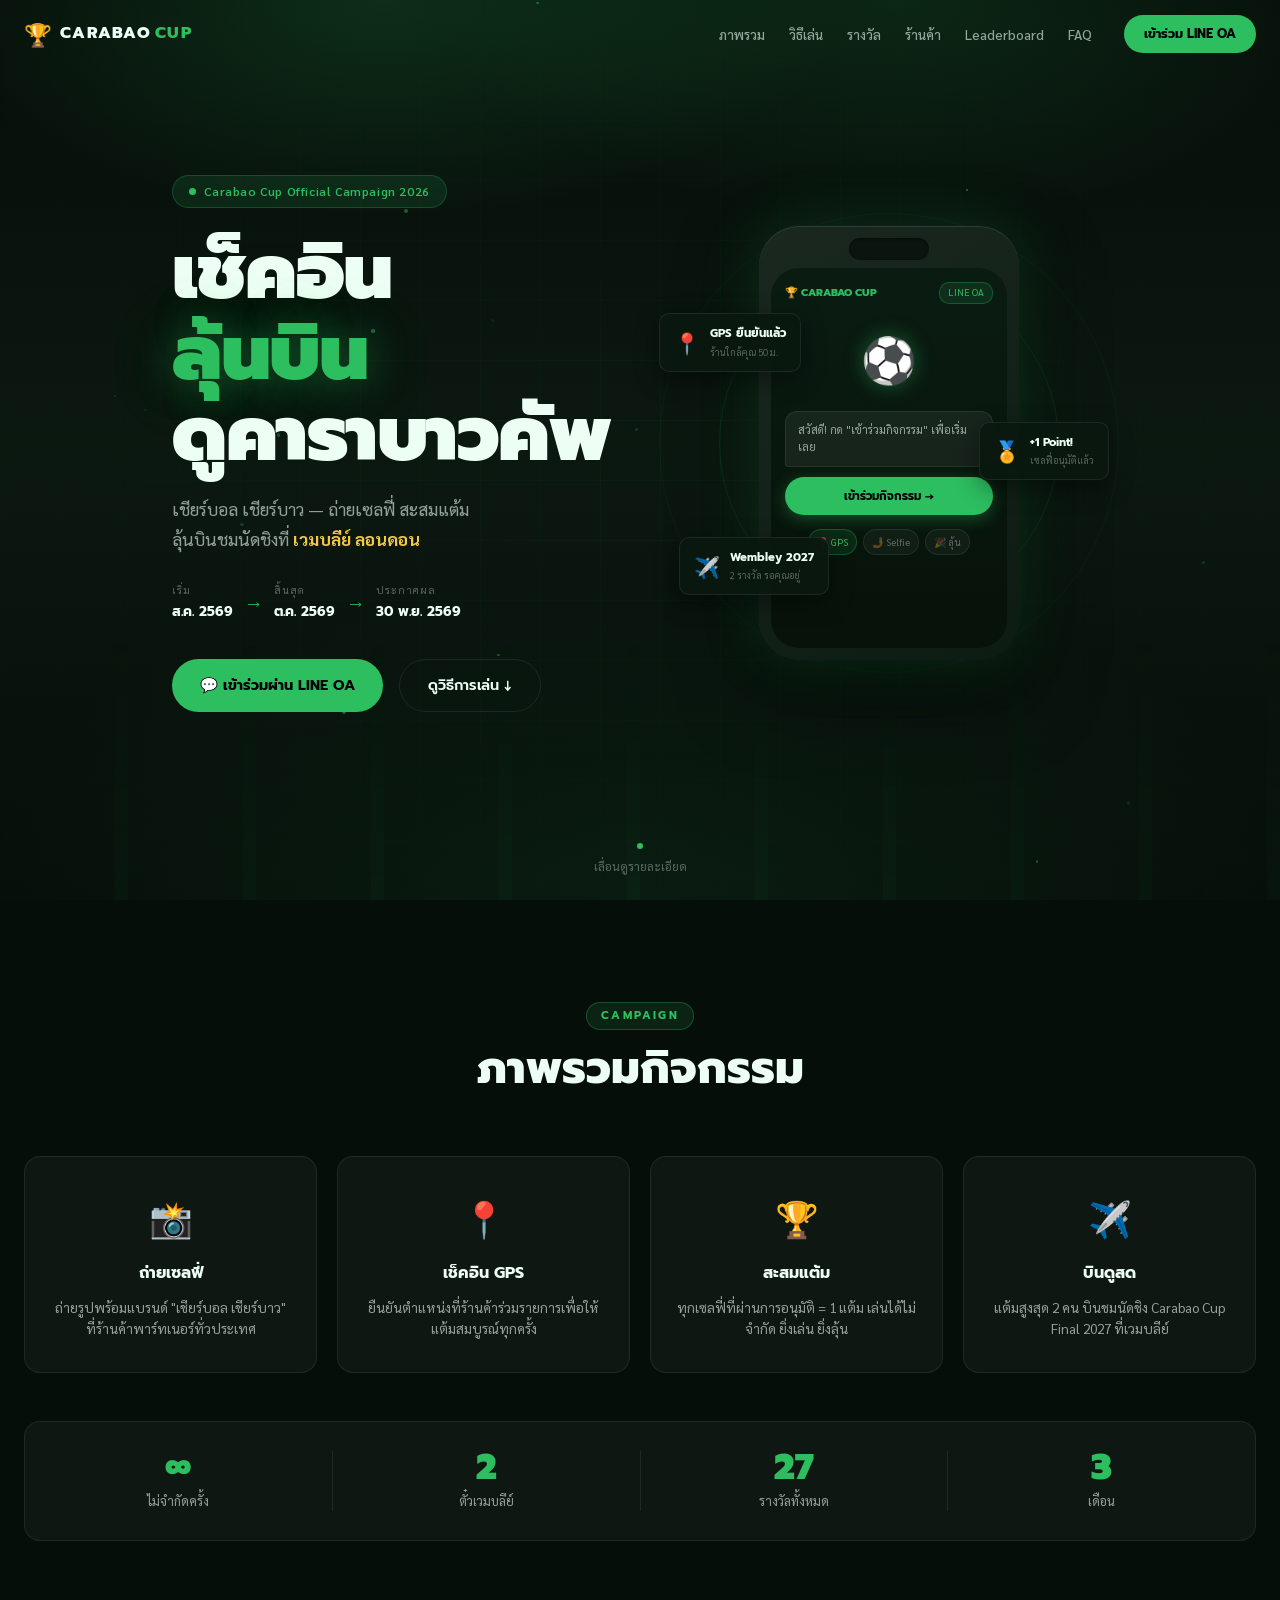
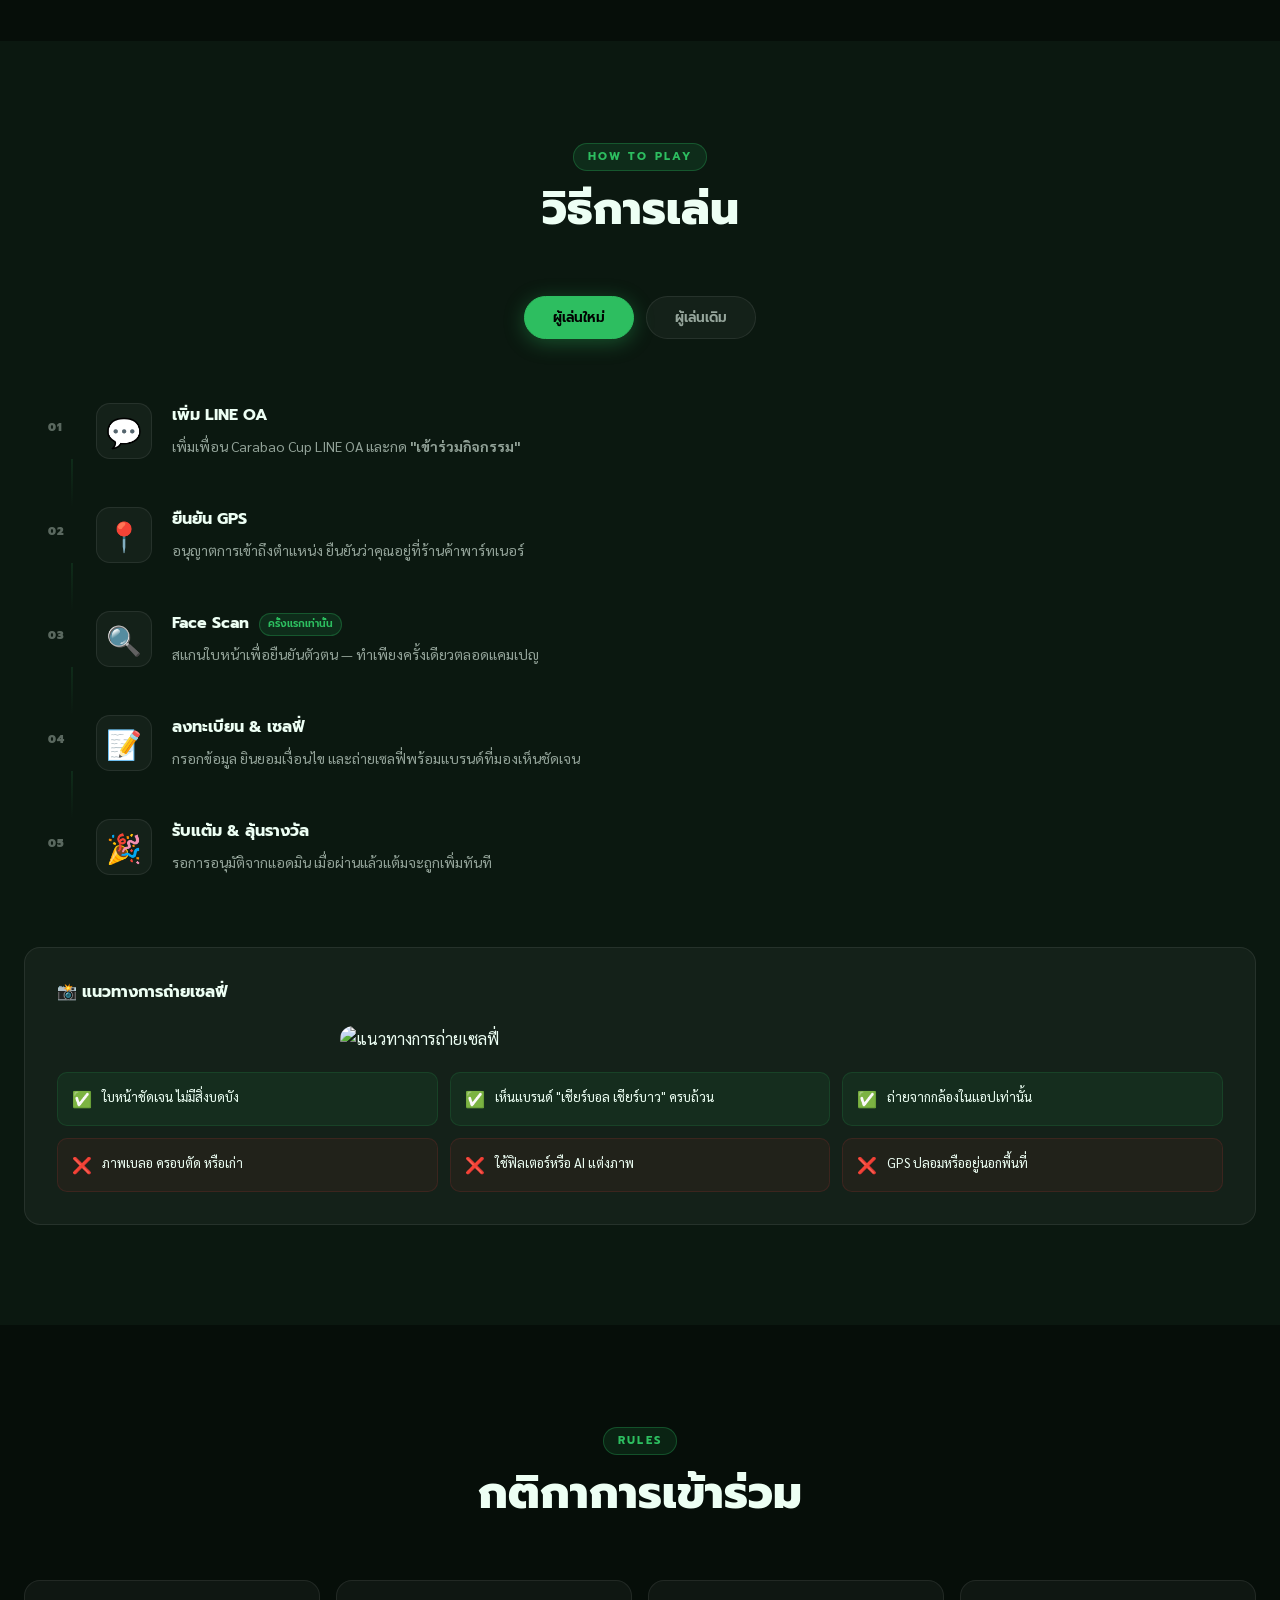
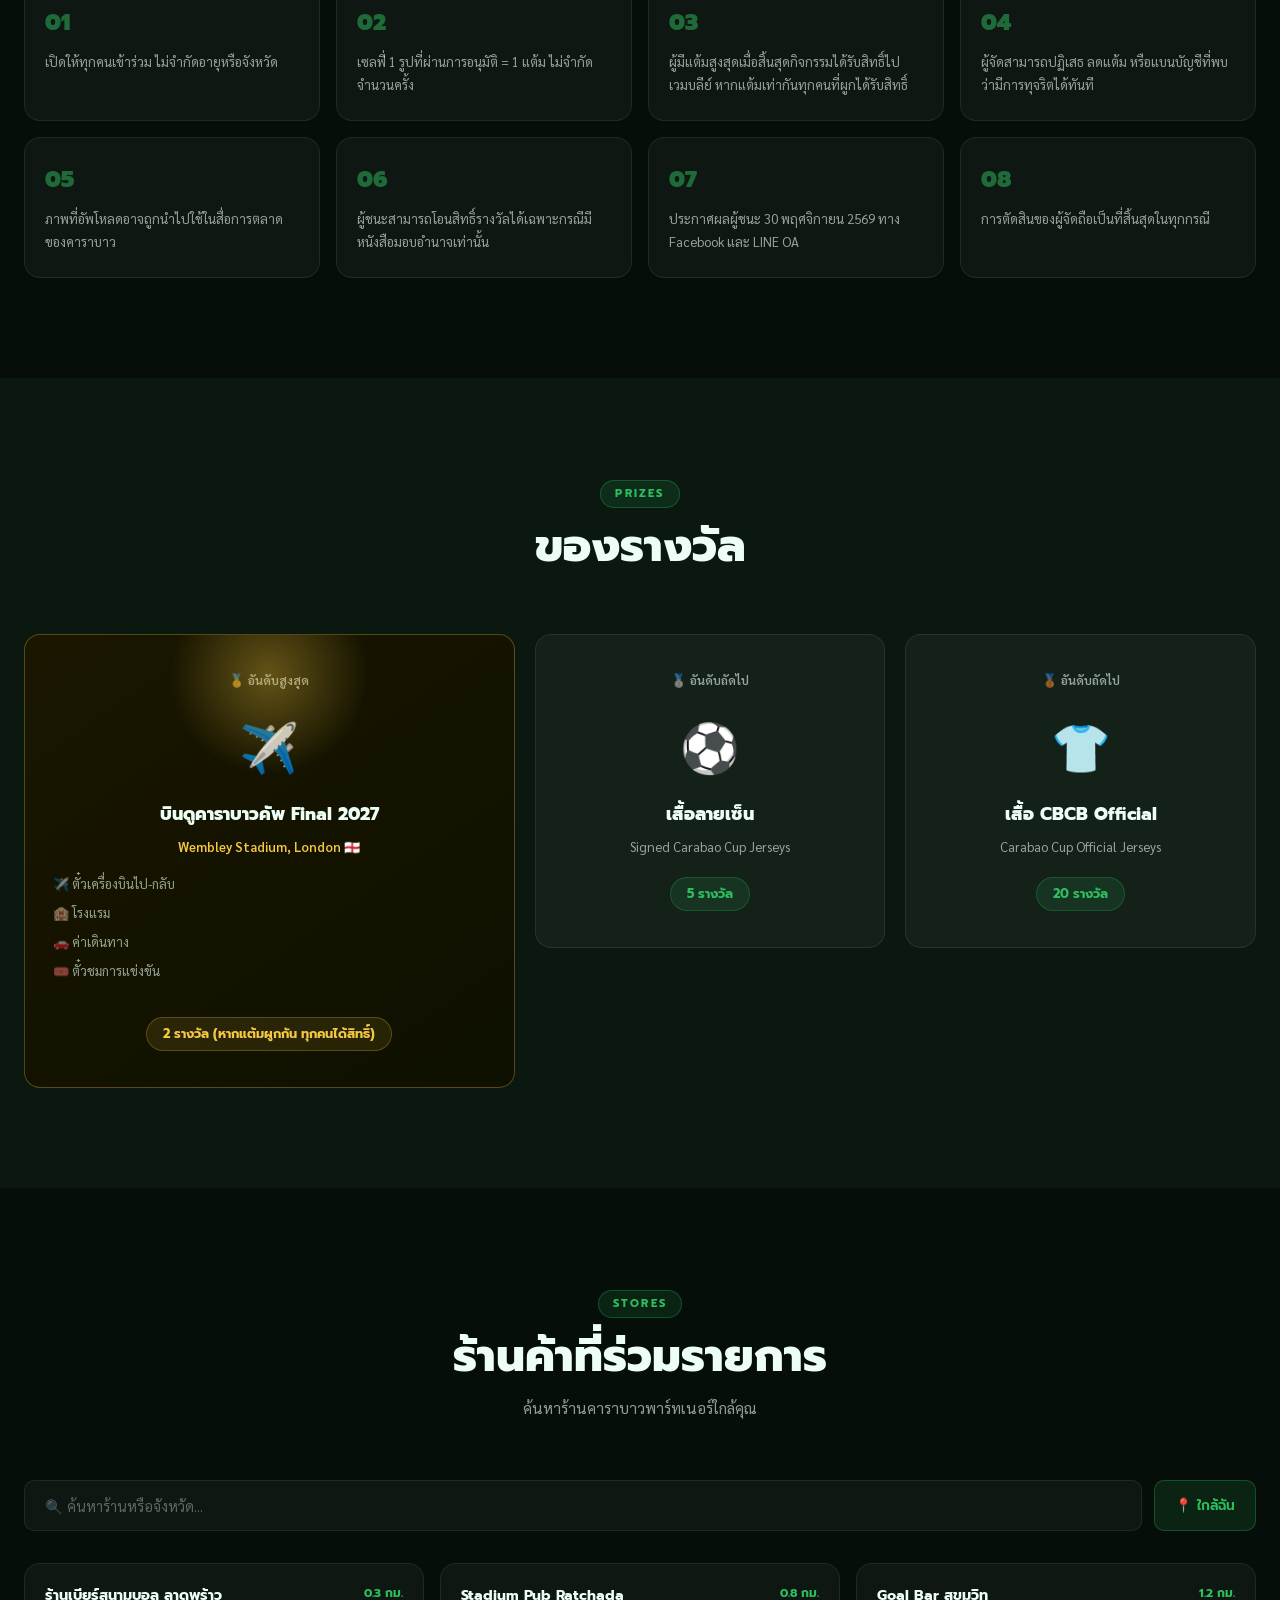
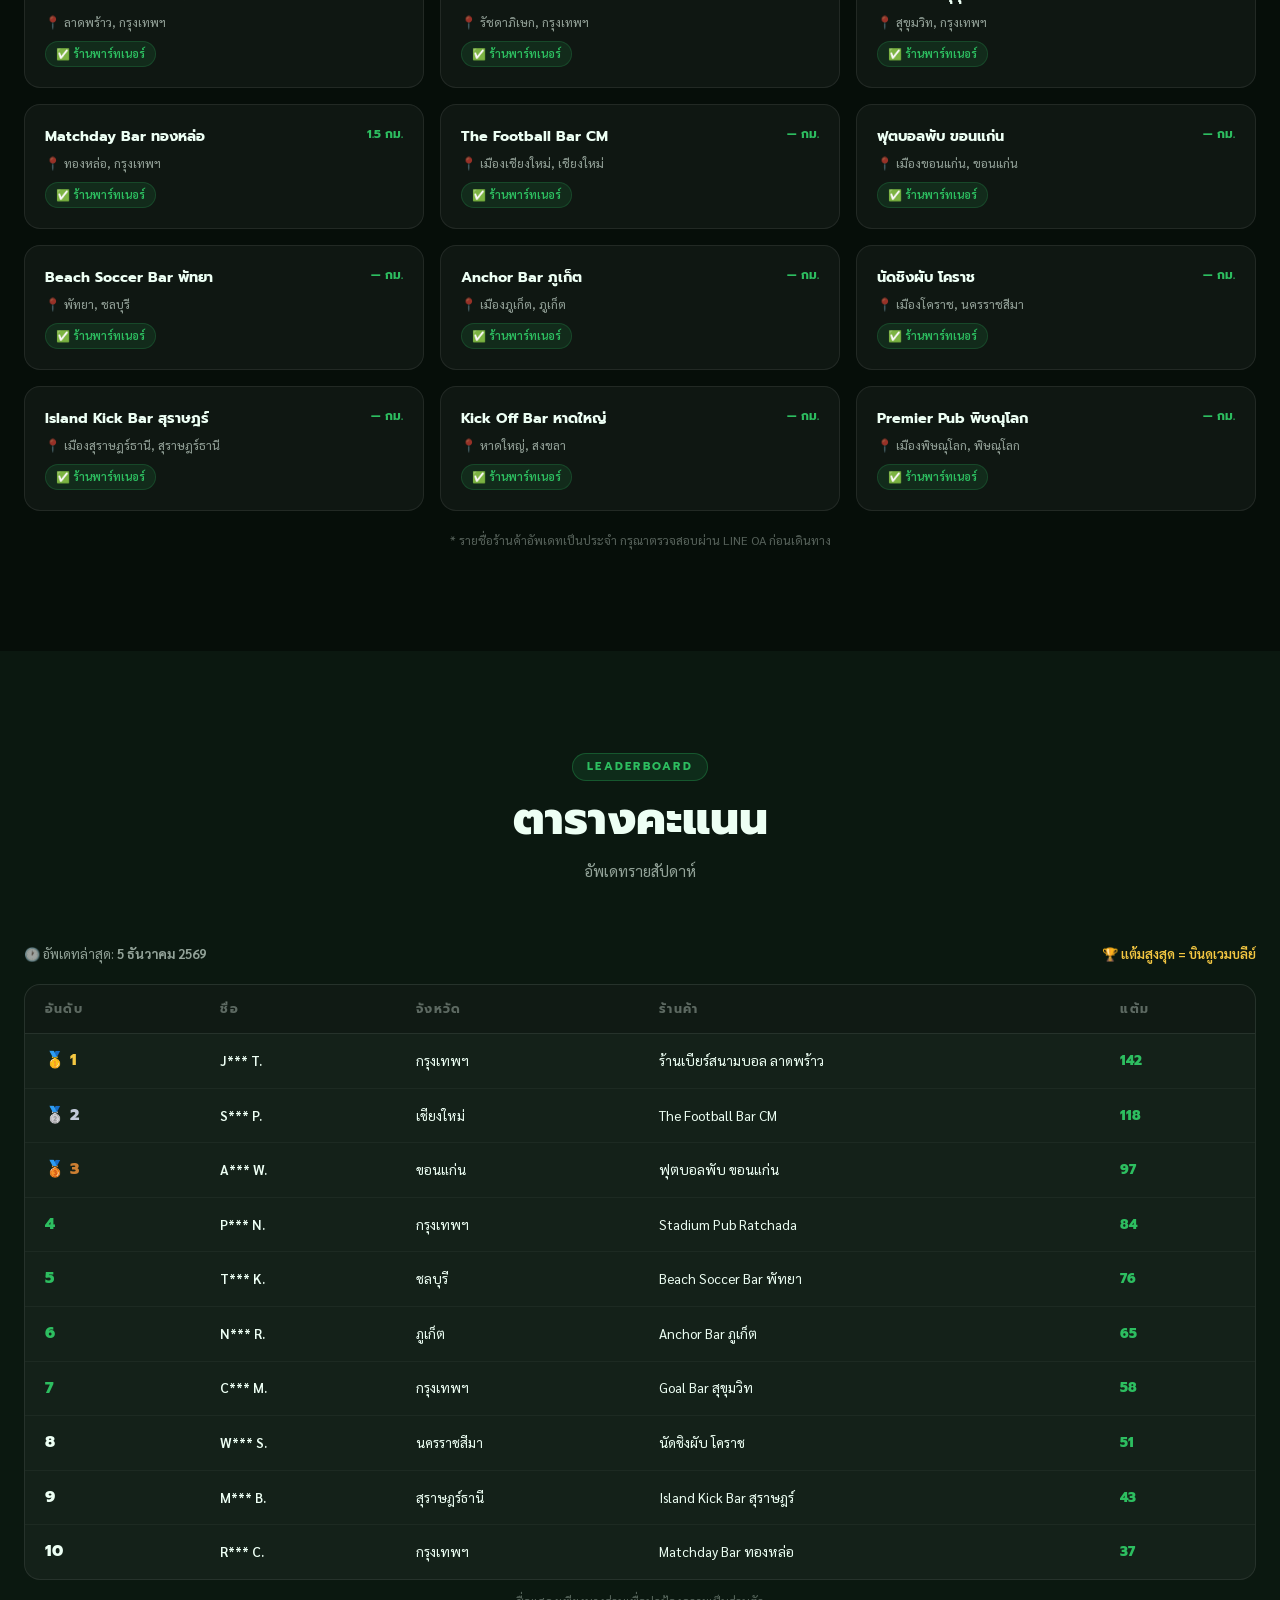
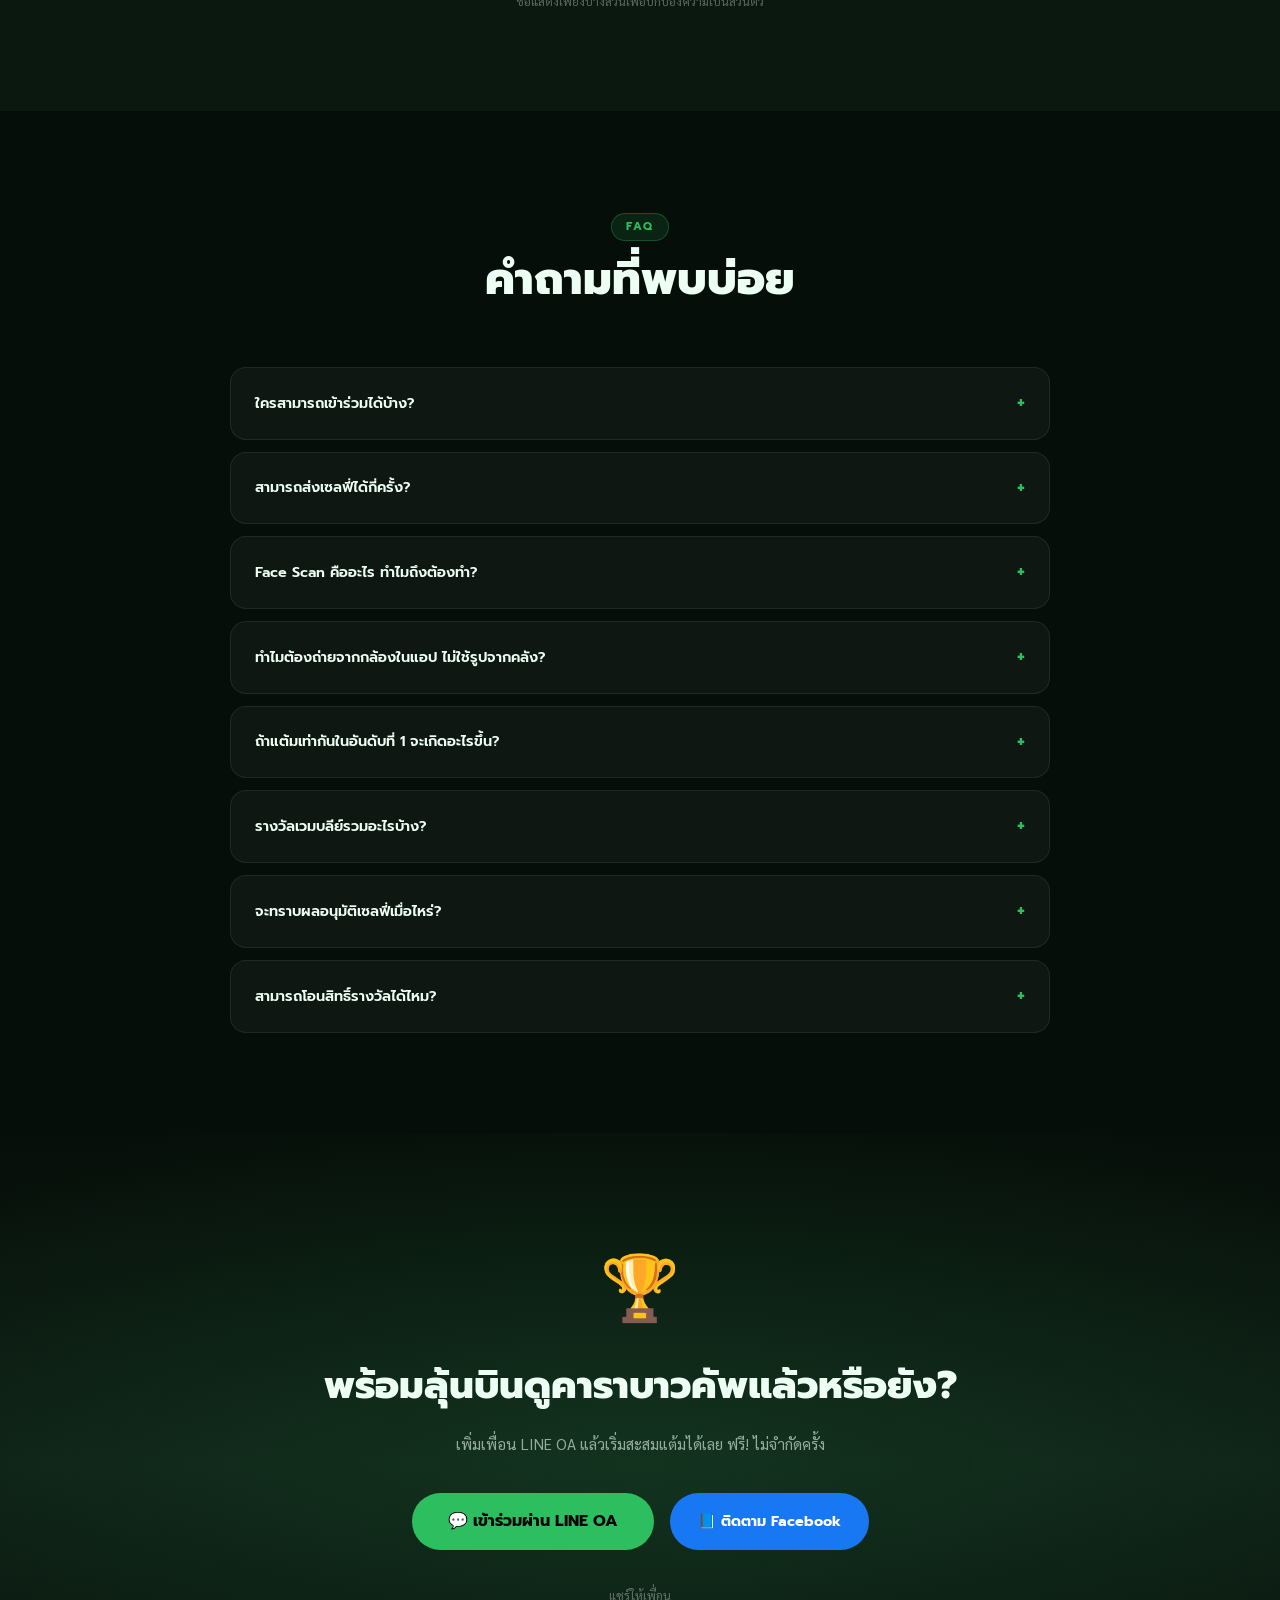
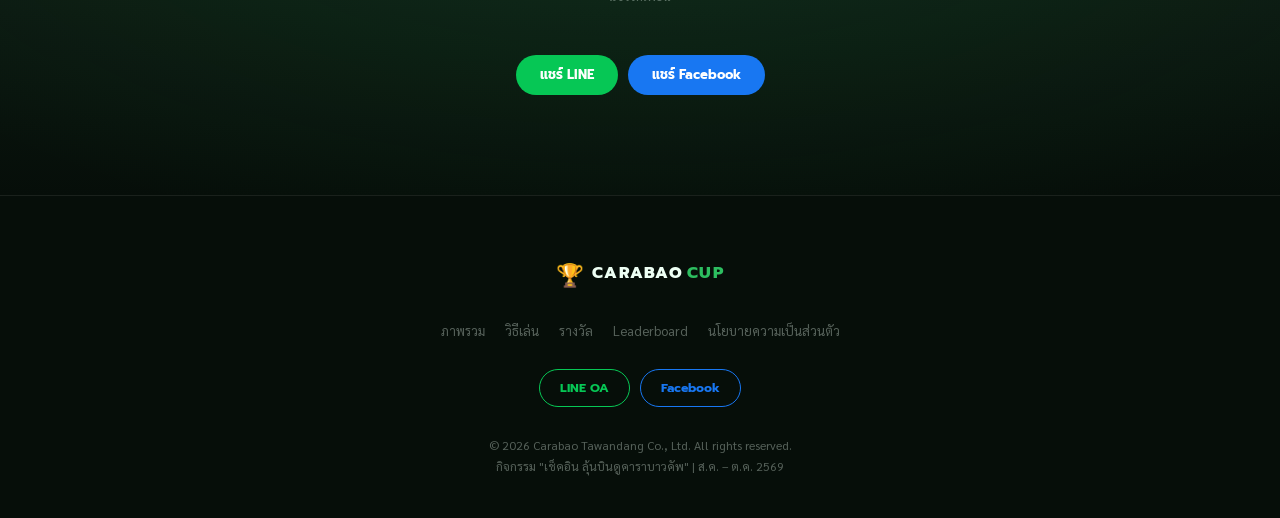
==== index.html @ bdb0a137 "Add photo guideline" ====
<!DOCTYPE html>
<html lang="th">
<head>
<meta charset="UTF-8">
<meta name="viewport" content="width=device-width, initial-scale=1.0">
<title>เช็คอิน ลุ้นบินดูคาราบาวคัพ | Carabao Cup 2026</title>
<link rel="stylesheet" href="style.css">
<link href="https://fonts.googleapis.com/css2?family=Prompt:ital,wght@0,300;0,400;0,500;0,600;0,700;0,800;0,900;1,700&family=Sarabun:wght@300;400;500;600;700&display=swap" rel="stylesheet">
</head>
<body>

<nav class="nav" id="navbar">
  <div class="nav-inner">
    <div class="nav-logo">
      <span class="logo-icon">🏆</span>
      <span class="logo-text">CARABAO<span class="logo-cup">CUP</span></span>
    </div>
    <ul class="nav-links">
      <li><a href="#overview">ภาพรวม</a></li>
      <li><a href="#how-to-play">วิธีเล่น</a></li>
      <li><a href="#prizes">รางวัล</a></li>
      <li><a href="#stores">ร้านค้า</a></li>
      <li><a href="#leaderboard">Leaderboard</a></li>
      <li><a href="#faq">FAQ</a></li>
    </ul>
    <a href="https://line.me/ti/p/@carabaobao" target="_blank" class="nav-cta">เข้าร่วม LINE OA</a>
    <button class="hamburger" id="hamburger"><span></span><span></span><span></span></button>
  </div>
  <div class="mobile-menu" id="mobileMenu">
    <a href="#overview">ภาพรวม</a>
    <a href="#how-to-play">วิธีเล่น</a>
    <a href="#prizes">รางวัล</a>
    <a href="#stores">ร้านค้า</a>
    <a href="#leaderboard">Leaderboard</a>
    <a href="#faq">FAQ</a>
    <a href="https://line.me/ti/p/@carabaobao" target="_blank" class="mobile-cta">เข้าร่วม LINE OA</a>
  </div>
</nav>

<section class="hero" id="hero">
  <div class="hero-bg">
    <div class="stadium-lights"></div>
    <div class="led-grid"></div>
    <div class="pitch-lines"></div>
    <div class="hero-particles" id="heroParticles"></div>
  </div>
  <div class="hero-inner">
    <div class="hero-content">
      <div class="hero-badge"><span class="badge-dot"></span>Carabao Cup Official Campaign 2026</div>
      <h1 class="hero-title">เช็คอิน<br><span class="title-accent">ลุ้นบิน</span><br>ดูคาราบาวคัพ</h1>
      <p class="hero-sub">เชียร์บอล เชียร์บาว — ถ่ายเซลฟี่ สะสมแต้ม<br>ลุ้นบินชมนัดชิงที่ <strong>เวมบลีย์ ลอนดอน</strong></p>
      <div class="hero-period">
        <div class="period-item"><span class="period-label">เริ่ม</span><span class="period-val">ส.ค. 2569</span></div>
        <div class="period-sep">→</div>
        <div class="period-item"><span class="period-label">สิ้นสุด</span><span class="period-val">ต.ค. 2569</span></div>
        <div class="period-sep">→</div>
        <div class="period-item"><span class="period-label">ประกาศผล</span><span class="period-val">30 พ.ย. 2569</span></div>
      </div>
      <div class="hero-ctas">
        <a href="https://line.me/ti/p/@carabaobao" target="_blank" class="btn-primary">💬 เข้าร่วมผ่าน LINE OA</a>
        <a href="#how-to-play" class="btn-secondary">ดูวิธีการเล่น ↓</a>
      </div>
    </div>
    <div class="hero-visual">
      <div class="phone-wrap">
        <div class="glow-ring r1"></div>
        <div class="glow-ring r2"></div>
        <div class="phone-frame">
          <div class="phone-notch"></div>
          <div class="phone-screen">
            <div class="ps-header">
              <span class="ps-logo">🏆 CARABAO CUP</span>
              <span class="ps-tag">LINE OA</span>
            </div>
            <div class="ps-hero">⚽</div>
            <div class="ps-bubble">สวัสดี! กด "เข้าร่วมกิจกรรม" เพื่อเริ่มเลย</div>
            <div class="ps-btn">เข้าร่วมกิจกรรม →</div>
            <div class="ps-steps">
              <div class="ps-step active">📍 GPS</div>
              <div class="ps-step">🤳 Selfie</div>
              <div class="ps-step">🎉 ลุ้น</div>
            </div>
          </div>
        </div>
        <div class="float-card fc-gps">
          <span class="fc-i">📍</span>
          <div><strong>GPS ยืนยันแล้ว</strong><br><small>ร้านใกล้คุณ 50 ม.</small></div>
        </div>
        <div class="float-card fc-point">
          <span class="fc-i">🏅</span>
          <div><strong>+1 Point!</strong><br><small>เซลฟี่อนุมัติแล้ว</small></div>
        </div>
        <div class="float-card fc-prize">
          <span class="fc-i">✈️</span>
          <div><strong>Wembley 2027</strong><br><small>2 รางวัล รอคุณอยู่</small></div>
        </div>
      </div>
    </div>
  </div>
  <a href="#overview" class="scroll-hint">
    <div class="scroll-dot"></div>
    <span>เลื่อนดูรายละเอียด</span>
  </a>
</section>

<section class="section" id="overview">
  <div class="container">
    <div class="section-header">
      <div class="section-tag">CAMPAIGN</div>
      <h2 class="section-title">ภาพรวมกิจกรรม</h2>
    </div>
    <div class="ov-grid">
      <div class="ov-card" data-reveal>
        <div class="ov-icon">📸</div>
        <h3>ถ่ายเซลฟี่</h3>
        <p>ถ่ายรูปพร้อมแบรนด์ "เชียร์บอล เชียร์บาว" ที่ร้านค้าพาร์ทเนอร์ทั่วประเทศ</p>
      </div>
      <div class="ov-card" data-reveal>
        <div class="ov-icon">📍</div>
        <h3>เช็คอิน GPS</h3>
        <p>ยืนยันตำแหน่งที่ร้านค้าร่วมรายการเพื่อให้แต้มสมบูรณ์ทุกครั้ง</p>
      </div>
      <div class="ov-card" data-reveal>
        <div class="ov-icon">🏆</div>
        <h3>สะสมแต้ม</h3>
        <p>ทุกเซลฟี่ที่ผ่านการอนุมัติ = 1 แต้ม เล่นได้ไม่จำกัด ยิ่งเล่น ยิ่งลุ้น</p>
      </div>
      <div class="ov-card" data-reveal>
        <div class="ov-icon">✈️</div>
        <h3>บินดูสด</h3>
        <p>แต้มสูงสุด 2 คน บินชมนัดชิง Carabao Cup Final 2027 ที่เวมบลีย์</p>
      </div>
    </div>
    <div class="stats-bar">
      <div class="stat"><div class="stat-n">∞</div><div class="stat-l">ไม่จำกัดครั้ง</div></div>
      <div class="stat-div"></div>
      <div class="stat"><div class="stat-n">2</div><div class="stat-l">ตั๋วเวมบลีย์</div></div>
      <div class="stat-div"></div>
      <div class="stat"><div class="stat-n">27</div><div class="stat-l">รางวัลทั้งหมด</div></div>
      <div class="stat-div"></div>
      <div class="stat"><div class="stat-n">3</div><div class="stat-l">เดือน</div></div>
    </div>
  </div>
</section>

<section class="section alt-section" id="how-to-play">
  <div class="container">
    <div class="section-header">
      <div class="section-tag">HOW TO PLAY</div>
      <h2 class="section-title">วิธีการเล่น</h2>
    </div>
    <div class="tabs">
      <button class="tab active" data-tab="first">ผู้เล่นใหม่</button>
      <button class="tab" data-tab="returning">ผู้เล่นเดิม</button>
    </div>
    <div class="flow" id="tab-first">
      <div class="flow-step" data-reveal><div class="fs-num">01</div><div class="fs-icon">💬</div><div class="fs-body"><h3>เพิ่ม LINE OA</h3><p>เพิ่มเพื่อน Carabao Cup LINE OA และกด <strong>"เข้าร่วมกิจกรรม"</strong></p></div></div>
      <div class="flow-step" data-reveal><div class="fs-num">02</div><div class="fs-icon">📍</div><div class="fs-body"><h3>ยืนยัน GPS</h3><p>อนุญาตการเข้าถึงตำแหน่ง ยืนยันว่าคุณอยู่ที่ร้านค้าพาร์ทเนอร์</p></div></div>
      <div class="flow-step" data-reveal><div class="fs-num">03</div><div class="fs-icon">🔍</div><div class="fs-body"><h3>Face Scan <span class="badge-new">ครั้งแรกเท่านั้น</span></h3><p>สแกนใบหน้าเพื่อยืนยันตัวตน — ทำเพียงครั้งเดียวตลอดแคมเปญ</p></div></div>
      <div class="flow-step" data-reveal><div class="fs-num">04</div><div class="fs-icon">📝</div><div class="fs-body"><h3>ลงทะเบียน & เซลฟี่</h3><p>กรอกข้อมูล ยินยอมเงื่อนไข และถ่ายเซลฟี่พร้อมแบรนด์ที่มองเห็นชัดเจน</p></div></div>
      <div class="flow-step" data-reveal><div class="fs-num">05</div><div class="fs-icon">🎉</div><div class="fs-body"><h3>รับแต้ม & ลุ้นรางวัล</h3><p>รอการอนุมัติจากแอดมิน เมื่อผ่านแล้วแต้มจะถูกเพิ่มทันที</p></div></div>
    </div>
    <div class="flow hidden" id="tab-returning">
      <div class="flow-step" data-reveal><div class="fs-num">01</div><div class="fs-icon">💬</div><div class="fs-body"><h3>เปิด LINE OA</h3><p>กด <strong>"เข้าร่วมกิจกรรม"</strong> ในแชท — ข้ามขั้นตอน Face Scan และลงทะเบียนได้เลย</p></div></div>
      <div class="flow-step" data-reveal><div class="fs-num">02</div><div class="fs-icon">📍</div><div class="fs-body"><h3>ยืนยัน GPS</h3><p>ยืนยันตำแหน่งที่ร้านค้าพาร์ทเนอร์ ระบบจะจำคุณจากครั้งก่อน</p></div></div>
      <div class="flow-step" data-reveal><div class="fs-num">03</div><div class="fs-icon">🤳</div><div class="fs-body"><h3>อัพโหลดเซลฟี่</h3><p>ถ่ายรูปใหม่พร้อมแบรนด์ "เชียร์บอล เชียร์บาว" ที่มองเห็นชัดเจน</p></div></div>
      <div class="flow-step" data-reveal><div class="fs-num">04</div><div class="fs-icon">🎉</div><div class="fs-body"><h3>รับแต้ม</h3><p>แต้มสะสมอัตโนมัติเมื่อเซลฟี่ผ่านการอนุมัติ</p></div></div>
    </div>
    <div class="selfie-guide">
      <h3>📸 แนวทางการถ่ายเซลฟี่</h3>
      <img src="selfie-guide.jpg" alt="แนวทางการถ่ายเซลฟี่" style="width:100%;max-width:600px;border-radius:16px;margin:20px auto;display:block;">
      <div class="guide-grid">
        <div class="guide-item ok"><span>✅</span><p>ใบหน้าชัดเจน ไม่มีสิ่งบดบัง</p></div>
        <div class="guide-item ok"><span>✅</span><p>เห็นแบรนด์ "เชียร์บอล เชียร์บาว" ครบถ้วน</p></div>
        <div class="guide-item ok"><span>✅</span><p>ถ่ายจากกล้องในแอปเท่านั้น</p></div>
        <div class="guide-item no"><span>❌</span><p>ภาพเบลอ ครอบตัด หรือเก่า</p></div>
        <div class="guide-item no"><span>❌</span><p>ใช้ฟิลเตอร์หรือ AI แต่งภาพ</p></div>
        <div class="guide-item no"><span>❌</span><p>GPS ปลอมหรืออยู่นอกพื้นที่</p></div>
      </div>
    </div>
  </div>
</section>

<section class="section" id="rules">
  <div class="container">
    <div class="section-header">
      <div class="section-tag">RULES</div>
      <h2 class="section-title">กติกาการเข้าร่วม</h2>
    </div>
    <div class="rules-grid">
      <div class="rule-card" data-reveal><span class="rule-n">01</span><p>เปิดให้ทุกคนเข้าร่วม ไม่จำกัดอายุหรือจังหวัด</p></div>
      <div class="rule-card" data-reveal><span class="rule-n">02</span><p>เซลฟี่ 1 รูปที่ผ่านการอนุมัติ = 1 แต้ม ไม่จำกัดจำนวนครั้ง</p></div>
      <div class="rule-card" data-reveal><span class="rule-n">03</span><p>ผู้มีแต้มสูงสุดเมื่อสิ้นสุดกิจกรรมได้รับสิทธิ์ไปเวมบลีย์ หากแต้มเท่ากันทุกคนที่ผูกได้รับสิทธิ์</p></div>
      <div class="rule-card" data-reveal><span class="rule-n">04</span><p>ผู้จัดสามารถปฏิเสธ ลดแต้ม หรือแบนบัญชีที่พบว่ามีการทุจริตได้ทันที</p></div>
      <div class="rule-card" data-reveal><span class="rule-n">05</span><p>ภาพที่อัพโหลดอาจถูกนำไปใช้ในสื่อการตลาดของคาราบาว</p></div>
      <div class="rule-card" data-reveal><span class="rule-n">06</span><p>ผู้ชนะสามารถโอนสิทธิ์รางวัลได้เฉพาะกรณีมีหนังสือมอบอำนาจเท่านั้น</p></div>
      <div class="rule-card" data-reveal><span class="rule-n">07</span><p>ประกาศผลผู้ชนะ 30 พฤศจิกายน 2569 ทาง Facebook และ LINE OA</p></div>
      <div class="rule-card" data-reveal><span class="rule-n">08</span><p>การตัดสินของผู้จัดถือเป็นที่สิ้นสุดในทุกกรณี</p></div>
    </div>
  </div>
</section>

<section class="section alt-section" id="prizes">
  <div class="container">
    <div class="section-header">
      <div class="section-tag">PRIZES</div>
      <h2 class="section-title">ของรางวัล</h2>
    </div>
    <div class="prizes-grid">
      <div class="prize-card gold" data-reveal>
        <div class="prize-glow"></div>
        <div class="prize-rank">🥇 อันดับสูงสุด</div>
        <div class="prize-icon-big">✈️</div>
        <h3>บินดูคาราบาวคัพ Final 2027</h3>
        <p class="prize-venue">Wembley Stadium, London 🏴󠁧󠁢󠁥󠁮󠁧󠁿</p>
        <ul class="prize-list">
          <li>✈️ ตั๋วเครื่องบินไป-กลับ</li>
          <li>🏨 โรงแรม</li>
          <li>🚗 ค่าเดินทาง</li>
          <li>🎟️ ตั๋วชมการแข่งขัน</li>
        </ul>
        <div class="prize-qty gold-qty">2 รางวัล (หากแต้มผูกกัน ทุกคนได้สิทธิ์)</div>
      </div>
      <div class="prize-card silver" data-reveal>
        <div class="prize-rank">🥈 อันดับถัดไป</div>
        <div class="prize-icon-big">⚽</div>
        <h3>เสื้อลายเซ็น</h3>
        <p>Signed Carabao Cup Jerseys</p>
        <div class="prize-qty">5 รางวัล</div>
      </div>
      <div class="prize-card bronze" data-reveal>
        <div class="prize-rank">🥉 อันดับถัดไป</div>
        <div class="prize-icon-big">👕</div>
        <h3>เสื้อ CBCB Official</h3>
        <p>Carabao Cup Official Jerseys</p>
        <div class="prize-qty">20 รางวัล</div>
      </div>
    </div>
  </div>
</section>

<section class="section" id="stores">
  <div class="container">
    <div class="section-header">
      <div class="section-tag">STORES</div>
      <h2 class="section-title">ร้านค้าที่ร่วมรายการ</h2>
      <p class="section-sub">ค้นหาร้านคาราบาวพาร์ทเนอร์ใกล้คุณ</p>
    </div>
    <div class="store-search-bar">
      <input type="text" id="storeSearch" placeholder="🔍 ค้นหาร้านหรือจังหวัด..." class="search-input">
      <button class="gps-btn" id="gpsBtn">📍 ใกล้ฉัน</button>
    </div>
    <div class="store-grid" id="storeGrid"></div>
    <p class="store-note">* รายชื่อร้านค้าอัพเดทเป็นประจำ กรุณาตรวจสอบผ่าน LINE OA ก่อนเดินทาง</p>
  </div>
</section>

<section class="section alt-section" id="leaderboard">
  <div class="container">
    <div class="section-header">
      <div class="section-tag">LEADERBOARD</div>
      <h2 class="section-title">ตารางคะแนน</h2>
      <p class="section-sub">อัพเดทรายสัปดาห์</p>
    </div>
    <div class="lb-meta-bar">
      <span>🕐 อัพเดทล่าสุด: <strong id="lbDate"></strong></span>
      <span class="lb-rule">🏆 แต้มสูงสุด = บินดูเวมบลีย์</span>
    </div>
    <div class="lb-wrap">
      <table class="lb-table">
        <thead>
          <tr>
            <th>อันดับ</th>
            <th>ชื่อ</th>
            <th>จังหวัด</th>
            <th>ร้านค้า</th>
            <th>แต้ม</th>
          </tr>
        </thead>
        <tbody id="lbBody"></tbody>
      </table>
    </div>
    <p class="lb-disc">ชื่อแสดงเพียงบางส่วนเพื่อปกป้องความเป็นส่วนตัว</p>
  </div>
</section>

<section class="section" id="faq">
  <div class="container">
    <div class="section-header">
      <div class="section-tag">FAQ</div>
      <h2 class="section-title">คำถามที่พบบ่อย</h2>
    </div>
    <div class="faq-list" id="faqList"></div>
  </div>
</section>

<section class="cta-section" id="cta">
  <div class="cta-bg-glow"></div>
  <div class="container cta-body">
    <div class="cta-trophy">🏆</div>
    <h2>พร้อมลุ้นบินดูคาราบาวคัพแล้วหรือยัง?</h2>
    <p>เพิ่มเพื่อน LINE OA แล้วเริ่มสะสมแต้มได้เลย ฟรี! ไม่จำกัดครั้ง</p>
    <div class="cta-btns">
      <a href="https://line.me/ti/p/@carabaobao" target="_blank" class="btn-primary btn-lg">💬 เข้าร่วมผ่าน LINE OA</a>
      <a href="https://facebook.com/CarabaoBeer" target="_blank" class="btn-fb">📘 ติดตาม Facebook</a>
    </div>
    <div class="share-row">
      <p>แชร์ให้เพื่อน</p>
      <div class="share-btns">
        <button class="s-line" onclick="shareLine()">แชร์ LINE</button>
        <button class="s-fb" onclick="shareFb()">แชร์ Facebook</button>
      </div>
    </div>
  </div>
</section>

<footer class="footer">
  <div class="container footer-body">
    <div class="nav-logo footer-logo-wrap">
      <span class="logo-icon">🏆</span>
      <span class="logo-text">CARABAO<span class="logo-cup">CUP</span></span>
    </div>
    <div class="footer-links">
      <a href="#overview">ภาพรวม</a>
      <a href="#how-to-play">วิธีเล่น</a>
      <a href="#prizes">รางวัล</a>
      <a href="#leaderboard">Leaderboard</a>
      <a href="https://www.carabao.co.th/privacy-policy" target="_blank">นโยบายความเป็นส่วนตัว</a>
    </div>
    <div class="footer-socials">
      <a href="https://line.me/ti/p/@carabaobao" target="_blank" class="fsoc line-s">LINE OA</a>
      <a href="https://facebook.com/CarabaoBeer" target="_blank" class="fsoc fb-s">Facebook</a>
    </div>
    <p class="footer-copy">© 2026 Carabao Tawandang Co., Ltd. All rights reserved.<br>กิจกรรม "เช็คอิน ลุ้นบินดูคาราบาวคัพ" | ส.ค. – ต.ค. 2569</p>
  </div>
</footer>

<div class="ended-overlay" id="campaignEnded" style="display:none">
  <div class="ended-card">
    <div class="ended-icon">🏆</div>
    <h2>กิจกรรมสิ้นสุดแล้ว</h2>
    <p>ขอบคุณทุกการมีส่วนร่วม! ติดตามประกาศผลผู้ชนะทาง Facebook และ LINE OA</p>
    <div class="ended-date">ประกาศผล: 30 พฤศจิกายน 2569</div>
    <div class="ended-btns">
      <a href="https://facebook.com/CarabaoBeer" target="_blank" class="btn-primary">📘 Facebook</a>
      <a href="https://line.me/ti/p/@carabaobao" target="_blank" class="btn-secondary">💬 LINE OA</a>
    </div>
  </div>
</div>

<script src="script.js"></script>
</body>
</html>
---- style.css ----
/* ===== VARIABLES ===== */
:root {
  --green: #2dbe60;
  --green-dark: #1a8a42;
  --green-glow: rgba(45,190,96,0.35);
  --green-dim: rgba(45,190,96,0.12);
  --gold: #f5c842;
  --gold-glow: rgba(245,200,66,0.35);
  --silver: #c0c8d8;
  --bg: #060e09;
  --bg2: #0b1810;
  --bg3: #0f2016;
  --glass: rgba(255,255,255,0.04);
  --glass-b: rgba(255,255,255,0.08);
  --text: #edfff4;
  --text-dim: rgba(237,255,244,0.6);
  --text-muted: rgba(237,255,244,0.35);
  --line-color: #06c755;
  --fb-color: #1877f2;
  --radius: 16px;
  --radius-sm: 10px;
  --transition: 0.3s cubic-bezier(0.4,0,0.2,1);
}

/* ===== RESET ===== */
*{margin:0;padding:0;box-sizing:border-box;}
html{scroll-behavior:smooth;}
body{font-family:'Sarabun',sans-serif;background:var(--bg);color:var(--text);overflow-x:hidden;line-height:1.6;}
a{color:inherit;text-decoration:none;}
ul{list-style:none;}
img{max-width:100%;}

/* ===== SCROLLBAR ===== */
::-webkit-scrollbar{width:5px;}
::-webkit-scrollbar-track{background:var(--bg);}
::-webkit-scrollbar-thumb{background:var(--green-dark);border-radius:3px;}

/* ===== NAV ===== */
.nav{position:fixed;top:0;left:0;right:0;z-index:1000;padding:0;transition:var(--transition);}
.nav.scrolled{background:rgba(6,14,9,0.95);backdrop-filter:blur(20px);border-bottom:1px solid var(--glass-b);}
.nav-inner{max-width:1280px;margin:0 auto;padding:0 24px;height:68px;display:flex;align-items:center;gap:32px;}
.nav-logo{display:flex;align-items:center;gap:8px;flex-shrink:0;}
.logo-icon{font-size:1.4rem;}
.logo-text{font-family:'Prompt',sans-serif;font-weight:800;font-size:1rem;letter-spacing:0.08em;color:var(--text);}
.logo-cup{color:var(--green);margin-left:4px;}
.nav-links{display:flex;align-items:center;gap:24px;margin-left:auto;}
.nav-links a{font-family:'Sarabun',sans-serif;font-size:0.85rem;font-weight:500;color:var(--text-dim);transition:color var(--transition);}
.nav-links a:hover{color:var(--green);}
.nav-cta{flex-shrink:0;padding:9px 20px;background:var(--green);color:#000;font-family:'Prompt',sans-serif;font-weight:700;font-size:0.8rem;border-radius:30px;transition:var(--transition);white-space:nowrap;}
.nav-cta:hover{background:#3dd870;box-shadow:0 0 20px var(--green-glow);}
.hamburger{display:none;flex-direction:column;gap:5px;background:none;border:none;cursor:pointer;padding:4px;margin-left:auto;}
.hamburger span{display:block;width:22px;height:2px;background:var(--text);border-radius:2px;transition:var(--transition);}
.hamburger.open span:nth-child(1){transform:rotate(45deg) translate(5px,5px);}
.hamburger.open span:nth-child(2){opacity:0;}
.hamburger.open span:nth-child(3){transform:rotate(-45deg) translate(5px,-5px);}
.mobile-menu{display:none;flex-direction:column;background:rgba(6,14,9,0.98);backdrop-filter:blur(20px);padding:16px 24px 24px;border-bottom:1px solid var(--glass-b);gap:4px;}
.mobile-menu a{padding:12px 0;color:var(--text-dim);font-size:0.95rem;border-bottom:1px solid var(--glass-b);}
.mobile-menu a:last-child{border-bottom:none;}
.mobile-cta{margin-top:8px;text-align:center;background:var(--green);color:#000!important;padding:12px!important;border-radius:30px;font-weight:700;font-family:'Prompt',sans-serif;}

/* ===== HERO ===== */
.hero{position:relative;min-height:100vh;display:flex;flex-direction:column;overflow:hidden;padding-top:68px;}
.hero-bg{position:absolute;inset:0;z-index:0;}
.stadium-lights{position:absolute;inset:0;background:
  radial-gradient(ellipse 60% 40% at 30% 0%,rgba(45,190,96,0.18) 0%,transparent 60%),
  radial-gradient(ellipse 60% 40% at 70% 0%,rgba(45,190,96,0.14) 0%,transparent 60%),
  radial-gradient(ellipse 80% 50% at 50% 100%,rgba(10,30,18,0.9) 0%,transparent 70%),
  linear-gradient(180deg,#060e09 0%,#0b1810 50%,#060e09 100%);}
.led-grid{position:absolute;inset:0;background-image:
  linear-gradient(rgba(45,190,96,0.04) 1px,transparent 1px),
  linear-gradient(90deg,rgba(45,190,96,0.04) 1px,transparent 1px);
  background-size:60px 60px;mask-image:radial-gradient(ellipse 70% 70% at 50% 50%,black,transparent);}
.pitch-lines{position:absolute;bottom:0;left:0;right:0;height:30%;background:
  repeating-linear-gradient(90deg,transparent 0,transparent 9%,rgba(45,190,96,0.03) 9%,rgba(45,190,96,0.03) 10%);
  mask-image:linear-gradient(to top,black,transparent);}
.hero-particles{position:absolute;inset:0;pointer-events:none;}
.hero-inner{position:relative;z-index:1;max-width:1280px;margin:0 auto;padding:60px 24px;display:grid;grid-template-columns:1fr 1fr;gap:60px;align-items:center;flex:1;}
.hero-badge{display:inline-flex;align-items:center;gap:8px;padding:6px 16px;background:var(--green-dim);border:1px solid rgba(45,190,96,0.25);border-radius:30px;font-size:0.75rem;font-weight:600;color:var(--green);letter-spacing:0.05em;margin-bottom:24px;}
.badge-dot{width:7px;height:7px;background:var(--green);border-radius:50%;animation:pulse-dot 2s infinite;}
@keyframes pulse-dot{0%,100%{box-shadow:0 0 0 0 var(--green-glow);}50%{box-shadow:0 0 0 6px transparent;}}
.hero-title{font-family:'Prompt',sans-serif;font-weight:900;font-size:clamp(2.8rem,6vw,5rem);line-height:1.05;margin-bottom:20px;letter-spacing:-0.02em;}
.title-accent{color:var(--green);text-shadow:0 0 40px var(--green-glow),0 0 80px rgba(45,190,96,0.2);}
.hero-sub{font-size:clamp(0.95rem,1.5vw,1.1rem);color:var(--text-dim);margin-bottom:28px;line-height:1.7;}
.hero-sub strong{color:var(--gold);}
.hero-period{display:flex;align-items:center;gap:12px;margin-bottom:36px;flex-wrap:wrap;}
.period-item{display:flex;flex-direction:column;gap:2px;}
.period-label{font-size:0.65rem;color:var(--text-muted);text-transform:uppercase;letter-spacing:0.1em;}
.period-val{font-family:'Prompt',sans-serif;font-weight:700;font-size:0.85rem;color:var(--text);}
.period-sep{color:var(--green);font-size:1.2rem;font-weight:300;}
.hero-ctas{display:flex;gap:16px;flex-wrap:wrap;}
.btn-primary{display:inline-flex;align-items:center;gap:8px;padding:14px 28px;background:var(--green);color:#000;font-family:'Prompt',sans-serif;font-weight:700;font-size:0.9rem;border-radius:30px;border:none;cursor:pointer;transition:var(--transition);white-space:nowrap;}
.btn-primary:hover{background:#3dd870;box-shadow:0 0 30px var(--green-glow),0 8px 24px rgba(0,0,0,0.3);transform:translateY(-2px);}
.btn-secondary{display:inline-flex;align-items:center;gap:8px;padding:14px 28px;background:transparent;color:var(--text);font-family:'Prompt',sans-serif;font-weight:600;font-size:0.9rem;border-radius:30px;border:1px solid var(--glass-b);cursor:pointer;transition:var(--transition);}
.btn-secondary:hover{border-color:var(--green);color:var(--green);background:var(--green-dim);}

/* PHONE */
.hero-visual{display:flex;justify-content:center;align-items:center;}
.phone-wrap{position:relative;width:260px;}
.glow-ring{position:absolute;border-radius:50%;border:1px solid;pointer-events:none;}
.glow-ring.r1{width:340px;height:340px;top:50%;left:50%;transform:translate(-50%,-50%);border-color:rgba(45,190,96,0.12);animation:ring-pulse 4s ease-in-out infinite;}
.glow-ring.r2{width:460px;height:460px;top:50%;left:50%;transform:translate(-50%,-50%);border-color:rgba(45,190,96,0.06);animation:ring-pulse 4s ease-in-out infinite 1s;}
@keyframes ring-pulse{0%,100%{opacity:0.4;transform:translate(-50%,-50%) scale(1);}50%{opacity:1;transform:translate(-50%,-50%) scale(1.03);}}
.phone-frame{width:260px;background:linear-gradient(145deg,#1a2820,#0d1c12);border-radius:40px;padding:12px;box-shadow:0 0 60px rgba(45,190,96,0.2),0 30px 80px rgba(0,0,0,0.6),inset 0 1px 0 rgba(255,255,255,0.1);animation:float 6s ease-in-out infinite;position:relative;z-index:2;}
@keyframes float{0%,100%{transform:translateY(0);}50%{transform:translateY(-14px);}}
.phone-notch{width:80px;height:22px;background:#0a1510;border-radius:12px;margin:0 auto 8px;box-shadow:inset 0 1px 3px rgba(0,0,0,0.5);}
.phone-screen{background:linear-gradient(180deg,#0a1c12,#071209);border-radius:28px;padding:14px;min-height:380px;display:flex;flex-direction:column;gap:10px;}
.ps-header{display:flex;justify-content:space-between;align-items:center;}
.ps-logo{font-family:'Prompt',sans-serif;font-weight:800;font-size:0.65rem;color:var(--green);}
.ps-tag{font-size:0.6rem;background:var(--green-dim);color:var(--green);padding:2px 8px;border-radius:10px;border:1px solid rgba(45,190,96,0.3);}
.ps-hero{text-align:center;font-size:2.8rem;padding:8px 0;text-shadow:0 0 20px rgba(45,190,96,0.4);}
.ps-bubble{background:rgba(255,255,255,0.06);border-radius:12px 12px 12px 4px;padding:10px 12px;font-size:0.7rem;color:var(--text-dim);line-height:1.5;border:1px solid var(--glass-b);}
.ps-btn{background:var(--green);color:#000;text-align:center;padding:10px;border-radius:20px;font-family:'Prompt',sans-serif;font-weight:700;font-size:0.72rem;cursor:pointer;box-shadow:0 4px 16px var(--green-glow);}
.ps-steps{display:flex;gap:6px;justify-content:center;margin-top:4px;}
.ps-step{font-size:0.62rem;padding:4px 8px;border-radius:20px;background:var(--glass);color:var(--text-muted);border:1px solid var(--glass-b);}
.ps-step.active{background:var(--green-dim);color:var(--green);border-color:rgba(45,190,96,0.3);}
.float-card{position:absolute;background:rgba(10,24,16,0.92);backdrop-filter:blur(12px);border:1px solid var(--glass-b);border-radius:var(--radius-sm);padding:10px 14px;display:flex;align-items:center;gap:10px;font-size:0.7rem;white-space:nowrap;box-shadow:0 8px 24px rgba(0,0,0,0.4);z-index:3;}
.float-card strong{font-family:'Prompt',sans-serif;font-size:0.72rem;color:var(--text);}
.float-card small{color:var(--text-muted);}
.fc-i{font-size:1.3rem;}
.fc-gps{left:-100px;top:20%;animation:float-l 7s ease-in-out infinite;}
.fc-point{right:-90px;top:45%;animation:float-r 7s ease-in-out infinite 1s;}
.fc-prize{left:-80px;bottom:15%;animation:float-l 7s ease-in-out infinite 2s;}
@keyframes float-l{0%,100%{transform:translateY(0) translateX(0);}50%{transform:translateY(-8px) translateX(-4px);}}
@keyframes float-r{0%,100%{transform:translateY(0);}50%{transform:translateY(-10px);}}
.scroll-hint{position:relative;z-index:1;display:flex;flex-direction:column;align-items:center;gap:8px;padding:24px;color:var(--text-muted);font-size:0.75rem;text-decoration:none;}
.scroll-dot{width:6px;height:6px;background:var(--green);border-radius:50%;animation:scroll-bounce 2s ease-in-out infinite;}
@keyframes scroll-bounce{0%,100%{transform:translateY(0);opacity:1;}50%{transform:translateY(8px);opacity:0.3;}}

/* ===== SECTIONS ===== */
.section{padding:100px 0;}
.alt-section{background:var(--bg2);}
.container{max-width:1280px;margin:0 auto;padding:0 24px;}
.section-header{text-align:center;margin-bottom:60px;}
.section-tag{display:inline-block;font-family:'Prompt',sans-serif;font-weight:700;font-size:0.7rem;letter-spacing:0.2em;color:var(--green);margin-bottom:12px;padding:4px 14px;border:1px solid rgba(45,190,96,0.3);border-radius:20px;background:var(--green-dim);}
.section-title{font-family:'Prompt',sans-serif;font-weight:800;font-size:clamp(1.8rem,3.5vw,2.8rem);line-height:1.2;}
.section-sub{color:var(--text-dim);margin-top:12px;font-size:0.95rem;}

/* OVERVIEW */
.ov-grid{display:grid;grid-template-columns:repeat(4,1fr);gap:20px;margin-bottom:48px;}
.ov-card{background:var(--glass);border:1px solid var(--glass-b);border-radius:var(--radius);padding:32px 24px;text-align:center;transition:var(--transition);opacity:0;transform:translateY(24px);}
.ov-card.revealed{opacity:1;transform:none;}
.ov-card:hover{border-color:rgba(45,190,96,0.3);background:var(--green-dim);transform:translateY(-4px);}
.ov-icon{font-size:2.2rem;margin-bottom:16px;}
.ov-card h3{font-family:'Prompt',sans-serif;font-weight:700;font-size:1rem;margin-bottom:10px;}
.ov-card p{font-size:0.85rem;color:var(--text-dim);line-height:1.6;}
.stats-bar{display:flex;align-items:center;justify-content:center;gap:0;background:var(--glass);border:1px solid var(--glass-b);border-radius:var(--radius);overflow:hidden;}
.stat{flex:1;text-align:center;padding:28px 16px;}
.stat-n{font-family:'Prompt',sans-serif;font-weight:900;font-size:2.2rem;color:var(--green);line-height:1;}
.stat-l{font-size:0.8rem;color:var(--text-dim);margin-top:6px;}
.stat-div{width:1px;height:60px;background:var(--glass-b);}

/* TABS */
.tabs{display:flex;gap:12px;margin-bottom:40px;justify-content:center;}
.tab{padding:10px 28px;border-radius:30px;border:1px solid var(--glass-b);background:var(--glass);color:var(--text-dim);font-family:'Prompt',sans-serif;font-weight:600;font-size:0.85rem;cursor:pointer;transition:var(--transition);}
.tab.active{background:var(--green);color:#000;border-color:var(--green);box-shadow:0 4px 20px var(--green-glow);}
.tab:not(.active):hover{border-color:var(--green);color:var(--green);}
.hidden{display:none!important;}

/* FLOW STEPS */
.flow{display:flex;flex-direction:column;gap:0;margin-bottom:48px;}
.flow-step{display:flex;align-items:flex-start;gap:20px;padding:24px;position:relative;opacity:0;transform:translateX(-20px);transition:opacity 0.5s ease,transform 0.5s ease;}
.flow-step.revealed{opacity:1;transform:none;}
.flow-step::before{content:'';position:absolute;left:47px;top:80px;bottom:-24px;width:2px;background:linear-gradient(to bottom,var(--green-dim),transparent);pointer-events:none;}
.flow-step:last-child::before{display:none;}
.fs-num{font-family:'Prompt',sans-serif;font-weight:900;font-size:0.7rem;color:var(--text-muted);letter-spacing:0.1em;padding-top:16px;min-width:28px;}
.fs-icon{font-size:1.8rem;background:var(--glass);border:1px solid var(--glass-b);border-radius:14px;padding:12px;flex-shrink:0;width:56px;height:56px;display:flex;align-items:center;justify-content:center;}
.fs-body h3{font-family:'Prompt',sans-serif;font-weight:700;font-size:1rem;margin-bottom:6px;display:flex;align-items:center;gap:10px;}
.fs-body p{font-size:0.88rem;color:var(--text-dim);line-height:1.6;}
.badge-new{font-size:0.65rem;background:var(--green-dim);color:var(--green);border:1px solid rgba(45,190,96,0.3);padding:2px 8px;border-radius:20px;font-weight:600;}

/* SELFIE GUIDE */
.selfie-guide{background:var(--glass);border:1px solid var(--glass-b);border-radius:var(--radius);padding:32px;}
.selfie-guide h3{font-family:'Prompt',sans-serif;font-weight:700;font-size:1rem;margin-bottom:20px;}
.guide-grid{display:grid;grid-template-columns:repeat(3,1fr);gap:12px;}
.guide-item{display:flex;align-items:flex-start;gap:10px;padding:14px;border-radius:var(--radius-sm);font-size:0.82rem;line-height:1.5;}
.guide-item.ok{background:rgba(45,190,96,0.08);border:1px solid rgba(45,190,96,0.15);}
.guide-item.no{background:rgba(255,60,60,0.06);border:1px solid rgba(255,60,60,0.12);}
.guide-item span{font-size:1rem;flex-shrink:0;}

/* RULES */
.rules-grid{display:grid;grid-template-columns:repeat(4,1fr);gap:16px;}
.rule-card{background:var(--glass);border:1px solid var(--glass-b);border-radius:var(--radius);padding:24px 20px;opacity:0;transform:translateY(20px);transition:opacity 0.5s ease,transform 0.5s ease,border-color var(--transition);}
.rule-card.revealed{opacity:1;transform:none;}
.rule-card:hover{border-color:rgba(45,190,96,0.25);}
.rule-n{font-family:'Prompt',sans-serif;font-weight:900;font-size:1.4rem;color:var(--green);opacity:0.5;display:block;margin-bottom:10px;}
.rule-card p{font-size:0.83rem;color:var(--text-dim);line-height:1.7;}

/* PRIZES */
.prizes-grid{display:grid;grid-template-columns:1.4fr 1fr 1fr;gap:20px;align-items:start;}
.prize-card{border-radius:var(--radius);padding:36px 28px;text-align:center;position:relative;overflow:hidden;opacity:0;transform:translateY(24px);transition:opacity 0.5s ease,transform 0.5s ease;}
.prize-card.revealed{opacity:1;transform:none;}
.prize-card.gold{background:linear-gradient(145deg,#1a1600,#0e1000);border:1px solid rgba(245,200,66,0.3);}
.prize-card.silver{background:var(--glass);border:1px solid var(--glass-b);}
.prize-card.bronze{background:var(--glass);border:1px solid var(--glass-b);}
.prize-glow{position:absolute;top:-60px;left:50%;transform:translateX(-50%);width:200px;height:200px;background:radial-gradient(circle,var(--gold-glow),transparent 70%);pointer-events:none;}
.prize-rank{font-size:0.78rem;font-weight:600;color:var(--text-dim);margin-bottom:16px;}
.prize-icon-big{font-size:3rem;margin-bottom:16px;display:block;}
.prize-card h3{font-family:'Prompt',sans-serif;font-weight:800;font-size:1.1rem;margin-bottom:8px;}
.prize-card p{font-size:0.82rem;color:var(--text-dim);}
.prize-venue{color:var(--gold)!important;font-weight:600;}
.prize-list{margin:16px 0;text-align:left;display:flex;flex-direction:column;gap:8px;}
.prize-list li{font-size:0.82rem;color:var(--text-dim);}
.prize-qty{margin-top:20px;display:inline-block;padding:6px 16px;border-radius:20px;font-family:'Prompt',sans-serif;font-weight:700;font-size:0.8rem;background:var(--green-dim);color:var(--green);border:1px solid rgba(45,190,96,0.25);}
.gold-qty{background:rgba(245,200,66,0.1);color:var(--gold);border-color:rgba(245,200,66,0.25);}

/* STORES */
.store-search-bar{display:flex;gap:12px;margin-bottom:32px;}
.search-input{flex:1;background:var(--glass);border:1px solid var(--glass-b);border-radius:var(--radius-sm);padding:14px 20px;color:var(--text);font-family:'Sarabun',sans-serif;font-size:0.9rem;outline:none;transition:var(--transition);}
.search-input::placeholder{color:var(--text-muted);}
.search-input:focus{border-color:var(--green);box-shadow:0 0 0 3px var(--green-dim);}
.gps-btn{padding:14px 20px;background:var(--green-dim);border:1px solid rgba(45,190,96,0.3);border-radius:var(--radius-sm);color:var(--green);font-family:'Prompt',sans-serif;font-weight:600;font-size:0.85rem;cursor:pointer;white-space:nowrap;transition:var(--transition);}
.gps-btn:hover{background:var(--green);color:#000;border-color:var(--green);}
.store-grid{display:grid;grid-template-columns:repeat(3,1fr);gap:16px;margin-bottom:20px;}
.store-card{background:var(--glass);border:1px solid var(--glass-b);border-radius:var(--radius);padding:20px;transition:var(--transition);cursor:pointer;}
.store-card:hover{border-color:rgba(45,190,96,0.3);transform:translateY(-2px);}
.sc-name{font-family:'Prompt',sans-serif;font-weight:700;font-size:0.9rem;margin-bottom:6px;}
.sc-info{font-size:0.78rem;color:var(--text-dim);display:flex;flex-direction:column;gap:4px;}
.sc-badge{display:inline-block;margin-top:8px;padding:3px 10px;background:var(--green-dim);color:var(--green);border-radius:20px;font-size:0.7rem;font-weight:600;border:1px solid rgba(45,190,96,0.2);}
.sc-dist{float:right;color:var(--green);font-weight:700;font-size:0.75rem;}
.store-note{font-size:0.78rem;color:var(--text-muted);text-align:center;margin-top:8px;}

/* LEADERBOARD */
.lb-meta-bar{display:flex;justify-content:space-between;align-items:center;margin-bottom:20px;font-size:0.82rem;color:var(--text-dim);flex-wrap:wrap;gap:8px;}
.lb-rule{color:var(--gold);font-weight:600;}
.lb-wrap{background:var(--glass);border:1px solid var(--glass-b);border-radius:var(--radius);overflow:hidden;}
.lb-table{width:100%;border-collapse:collapse;}
.lb-table th{padding:14px 20px;text-align:left;font-family:'Prompt',sans-serif;font-weight:700;font-size:0.78rem;color:var(--text-muted);text-transform:uppercase;letter-spacing:0.1em;border-bottom:1px solid var(--glass-b);background:rgba(0,0,0,0.2);}
.lb-table td{padding:14px 20px;font-size:0.85rem;border-bottom:1px solid rgba(255,255,255,0.04);}
.lb-table tr:last-child td{border-bottom:none;}
.lb-table tr:hover td{background:var(--green-dim);}
.lb-rank{font-family:'Prompt',sans-serif;font-weight:800;font-size:1rem;}
.lb-rank.r1{color:var(--gold);}
.lb-rank.r2{color:var(--silver);}
.lb-rank.r3{color:#cd7f32;}
.lb-rank.top{color:var(--green);}
.lb-name{font-weight:600;}
.lb-pts{font-family:'Prompt',sans-serif;font-weight:800;color:var(--green);}
.lb-disc{font-size:0.75rem;color:var(--text-muted);text-align:center;margin-top:12px;}

/* FAQ */
.faq-list{display:flex;flex-direction:column;gap:12px;max-width:820px;margin:0 auto;}
.faq-item{background:var(--glass);border:1px solid var(--glass-b);border-radius:var(--radius);overflow:hidden;transition:var(--transition);}
.faq-item.open{border-color:rgba(45,190,96,0.25);}
.faq-q{padding:20px 24px;display:flex;justify-content:space-between;align-items:center;cursor:pointer;font-family:'Prompt',sans-serif;font-weight:600;font-size:0.9rem;gap:16px;}
.faq-toggle{font-size:1.2rem;color:var(--green);flex-shrink:0;transition:transform var(--transition);}
.faq-item.open .faq-toggle{transform:rotate(45deg);}
.faq-a{max-height:0;overflow:hidden;transition:max-height 0.4s ease,padding 0.3s ease;}
.faq-a-inner{padding:0 24px 20px;font-size:0.85rem;color:var(--text-dim);line-height:1.7;}
.faq-item.open .faq-a{max-height:300px;}

/* CTA */
.cta-section{position:relative;padding:100px 0;text-align:center;overflow:hidden;}
.cta-bg-glow{position:absolute;inset:0;background:radial-gradient(ellipse 70% 60% at 50% 50%,rgba(45,190,96,0.12),transparent),linear-gradient(180deg,var(--bg),var(--bg3),var(--bg));}
.cta-body{position:relative;z-index:1;}
.cta-trophy{font-size:4rem;margin-bottom:20px;animation:float 5s ease-in-out infinite;}
.cta-body h2{font-family:'Prompt',sans-serif;font-weight:800;font-size:clamp(1.6rem,3vw,2.4rem);margin-bottom:16px;}
.cta-body p{color:var(--text-dim);font-size:0.95rem;margin-bottom:36px;}
.cta-btns{display:flex;gap:16px;justify-content:center;flex-wrap:wrap;margin-bottom:36px;}
.btn-lg{padding:16px 36px;font-size:1rem;}
.btn-fb{display:inline-flex;align-items:center;gap:8px;padding:14px 28px;background:var(--fb-color);color:#fff;font-family:'Prompt',sans-serif;font-weight:700;font-size:0.9rem;border-radius:30px;transition:var(--transition);}
.btn-fb:hover{background:#2d8cff;box-shadow:0 0 30px rgba(24,119,242,0.4);transform:translateY(-2px);}
.share-row{display:flex;flex-direction:column;align-items:center;gap:12px;}
.share-row p{font-size:0.8rem;color:var(--text-muted);}
.share-btns{display:flex;gap:10px;}
.s-line,.s-fb{padding:10px 24px;border-radius:30px;font-family:'Prompt',sans-serif;font-weight:700;font-size:0.82rem;cursor:pointer;border:none;transition:var(--transition);}
.s-line{background:var(--line-color);color:#fff;}
.s-line:hover{background:#09e867;box-shadow:0 4px 16px rgba(6,199,85,0.4);}
.s-fb{background:var(--fb-color);color:#fff;}
.s-fb:hover{background:#2d8cff;box-shadow:0 4px 16px rgba(24,119,242,0.4);}

/* FOOTER */
.footer{background:var(--bg);border-top:1px solid var(--glass-b);padding:60px 0 40px;}
.footer-body{display:flex;flex-direction:column;align-items:center;gap:28px;text-align:center;}
.footer-logo-wrap{display:flex;align-items:center;gap:8px;}
.footer-links{display:flex;gap:20px;flex-wrap:wrap;justify-content:center;}
.footer-links a{font-size:0.82rem;color:var(--text-muted);transition:color var(--transition);}
.footer-links a:hover{color:var(--green);}
.footer-socials{display:flex;gap:10px;}
.fsoc{padding:8px 20px;border-radius:20px;font-family:'Prompt',sans-serif;font-weight:700;font-size:0.78rem;border:1px solid;transition:var(--transition);}
.line-s{border-color:var(--line-color);color:var(--line-color);}
.line-s:hover{background:var(--line-color);color:#fff;}
.fb-s{border-color:var(--fb-color);color:var(--fb-color);}
.fb-s:hover{background:var(--fb-color);color:#fff;}
.footer-copy{font-size:0.75rem;color:var(--text-muted);line-height:1.8;}

/* CAMPAIGN ENDED */
.ended-overlay{position:fixed;inset:0;background:rgba(0,0,0,0.92);backdrop-filter:blur(12px);z-index:9999;display:flex;align-items:center;justify-content:center;padding:24px;}
.ended-card{background:var(--bg2);border:1px solid var(--glass-b);border-radius:24px;padding:48px 40px;max-width:480px;width:100%;text-align:center;}
.ended-icon{font-size:4rem;margin-bottom:20px;}
.ended-card h2{font-family:'Prompt',sans-serif;font-weight:800;font-size:1.6rem;margin-bottom:12px;}
.ended-card p{color:var(--text-dim);font-size:0.9rem;line-height:1.7;margin-bottom:20px;}
.ended-date{padding:10px 20px;background:var(--gold-glow);border:1px solid rgba(245,200,66,0.3);border-radius:20px;color:var(--gold);font-weight:700;font-size:0.85rem;display:inline-block;margin-bottom:24px;}
.ended-btns{display:flex;gap:12px;justify-content:center;flex-wrap:wrap;}

/* REVEAL ANIMATION */
[data-reveal]{opacity:0;transform:translateY(24px);transition:opacity 0.6s ease,transform 0.6s ease;}
[data-reveal].revealed{opacity:1;transform:none;}

/* ===== RESPONSIVE ===== */
@media(max-width:1024px){
  .hero-inner{grid-template-columns:1fr;text-align:center;gap:48px;}
  .hero-content{order:1;align-items:center;display:flex;flex-direction:column;}
  .hero-ctas{justify-content:center;}
  .hero-period{justify-content:center;}
  .hero-visual{order:2;}
  .phone-wrap{width:220px;}
  .phone-frame{width:220px;}
  .fc-gps{left:-80px;}
  .fc-point{right:-70px;}
  .fc-prize{left:-70px;}
  .ov-grid{grid-template-columns:repeat(2,1fr);}
  .rules-grid{grid-template-columns:repeat(2,1fr);}
  .prizes-grid{grid-template-columns:1fr;}
  .store-grid{grid-template-columns:repeat(2,1fr);}
  .guide-grid{grid-template-columns:repeat(2,1fr);}
}
@media(max-width:768px){
  .nav-links,.nav-cta{display:none;}
  .hamburger{display:flex;}
  .mobile-menu.open{display:flex;}
  .hero-inner{padding:40px 24px;}
  .hero-title{font-size:2.4rem;}
  .ov-grid{grid-template-columns:1fr 1fr;}
  .stats-bar{flex-wrap:wrap;}
  .stat-div{display:none;}
  .stat{flex-basis:50%;}
  .rules-grid{grid-template-columns:1fr;}
  .store-grid{grid-template-columns:1fr;}
  .guide-grid{grid-template-columns:1fr;}
  .lb-table th:nth-child(3),.lb-table td:nth-child(3){display:none;}
  .prizes-grid{grid-template-columns:1fr;}
  .float-card{display:none;}
  .glow-ring{display:none;}
  .section{padding:72px 0;}
}
@media(max-width:480px){
  .hero-title{font-size:2rem;}
  .hero-ctas{flex-direction:column;width:100%;}
  .btn-primary,.btn-secondary{justify-content:center;}
  .ov-grid{grid-template-columns:1fr;}
  .tabs{flex-direction:row;}
  .tab{flex:1;text-align:center;padding:10px 12px;font-size:0.78rem;}
  .lb-table th:nth-child(4),.lb-table td:nth-child(4){display:none;}
  .cta-btns{flex-direction:column;align-items:center;}
}
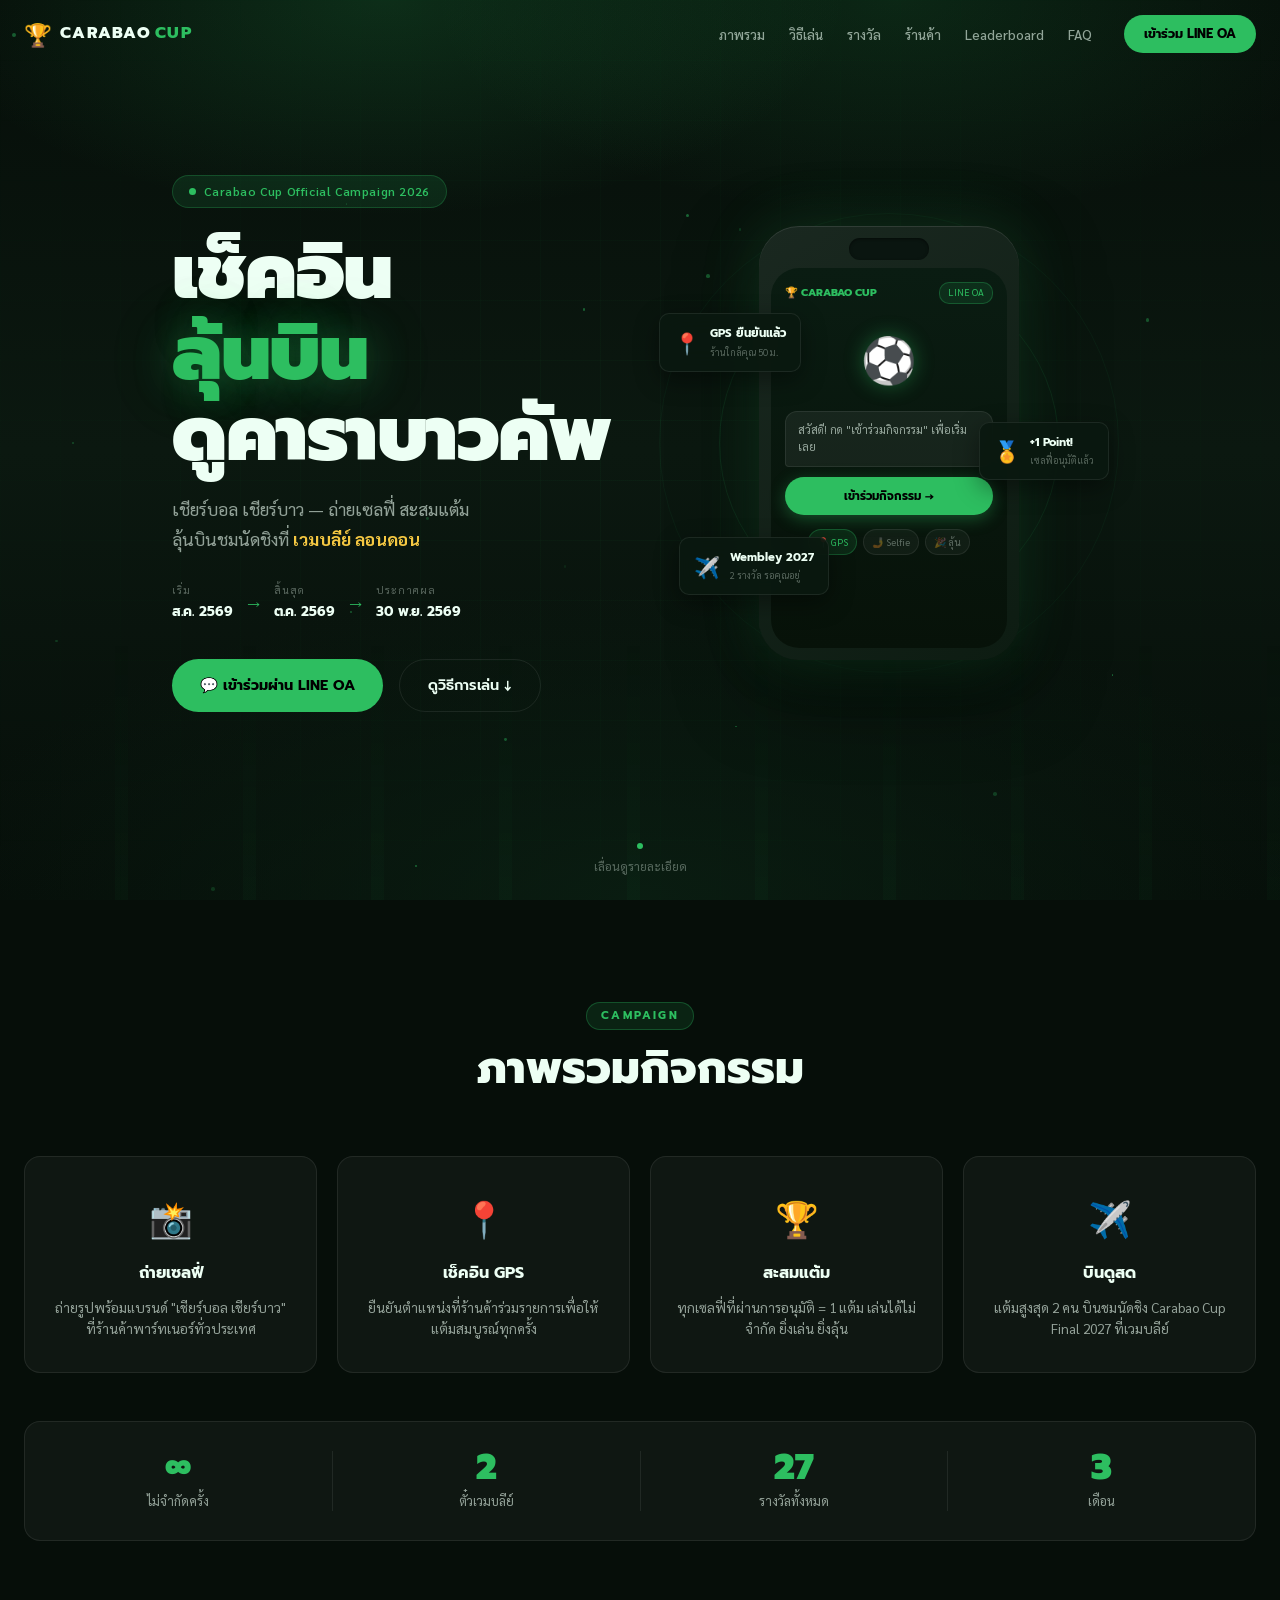
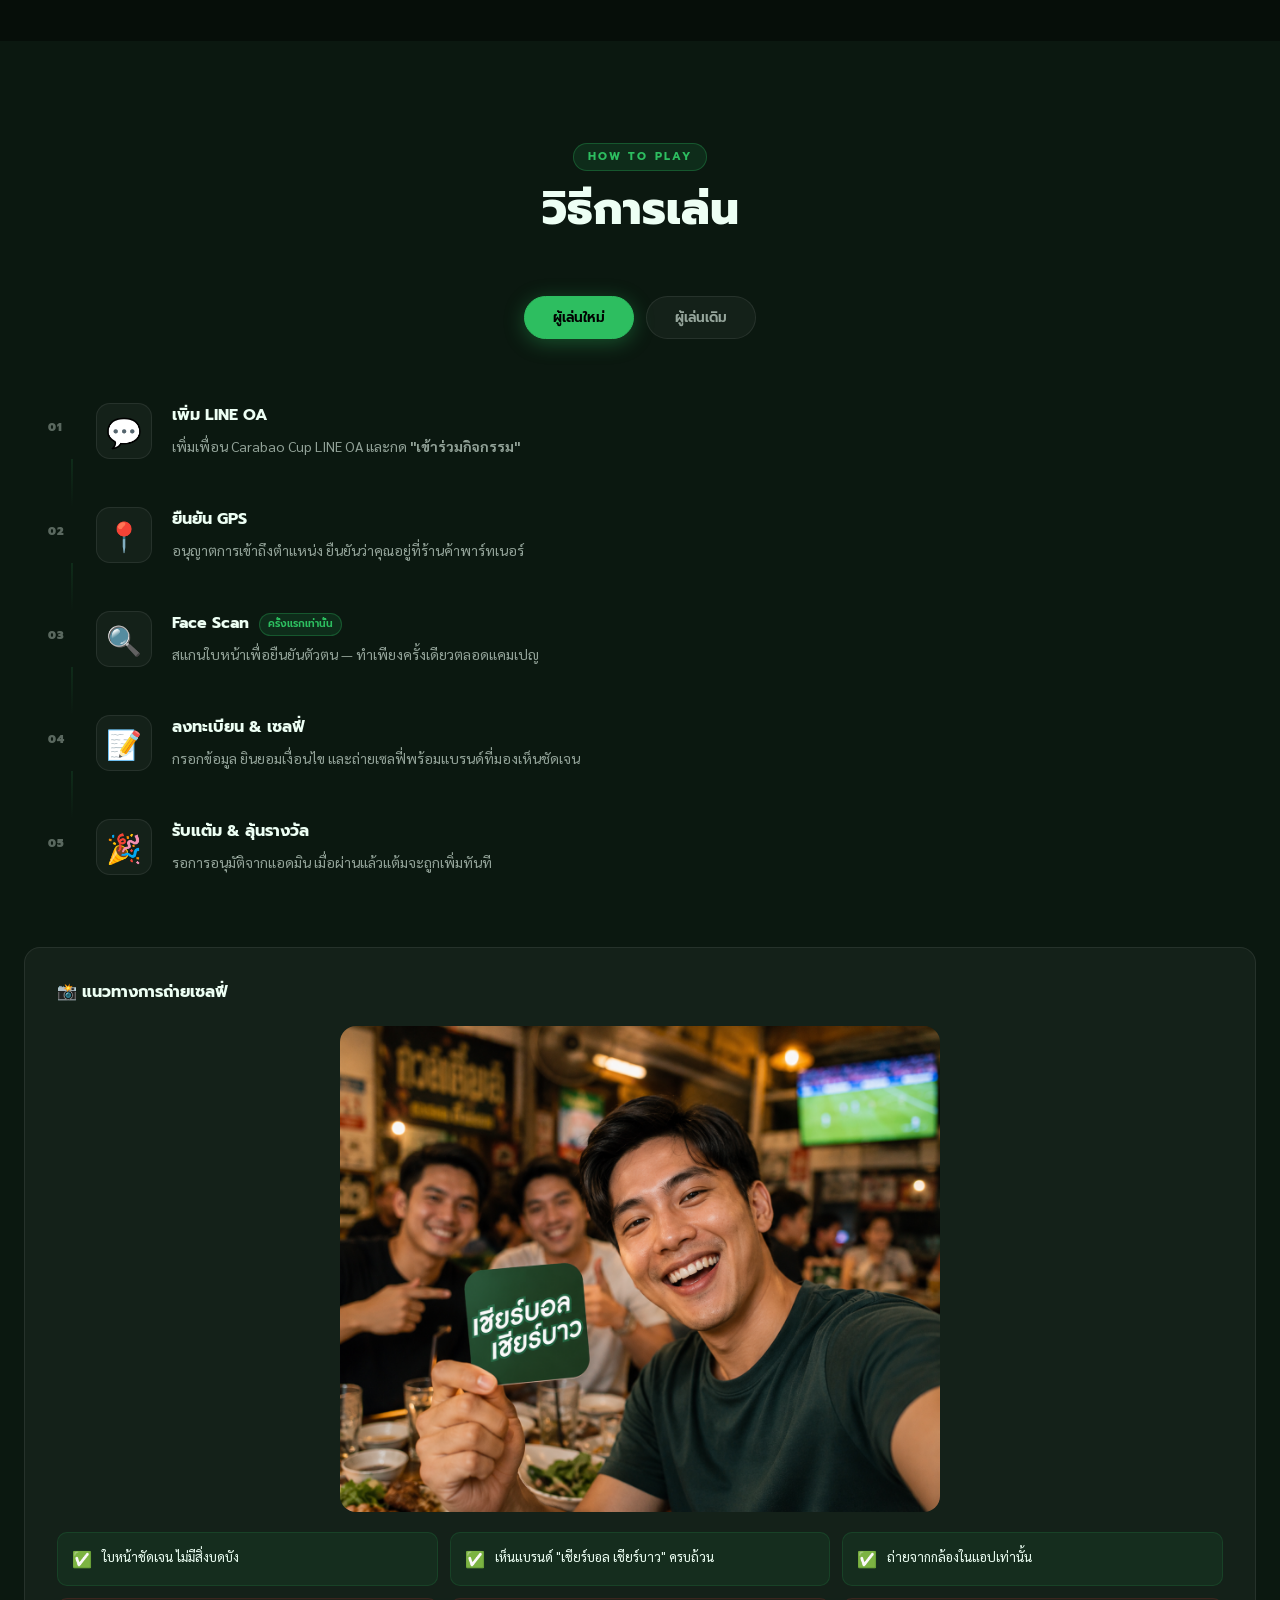
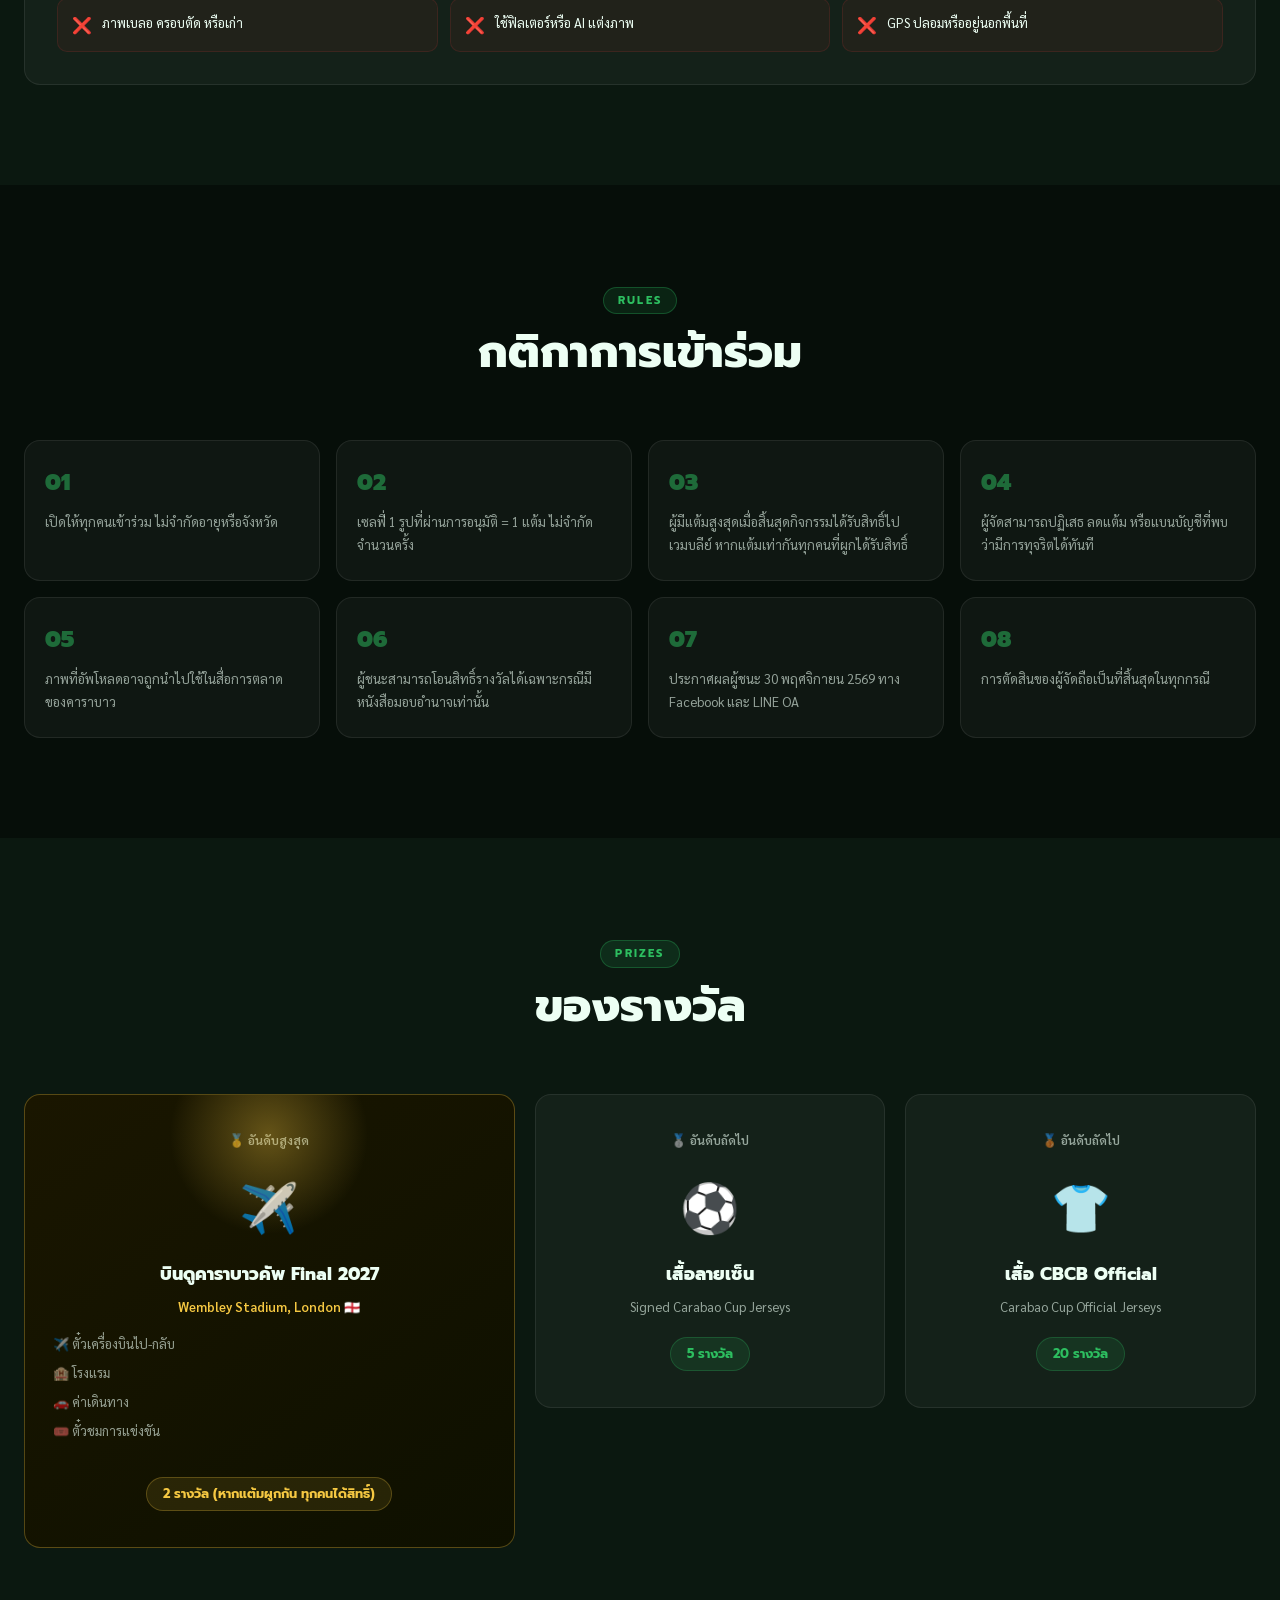
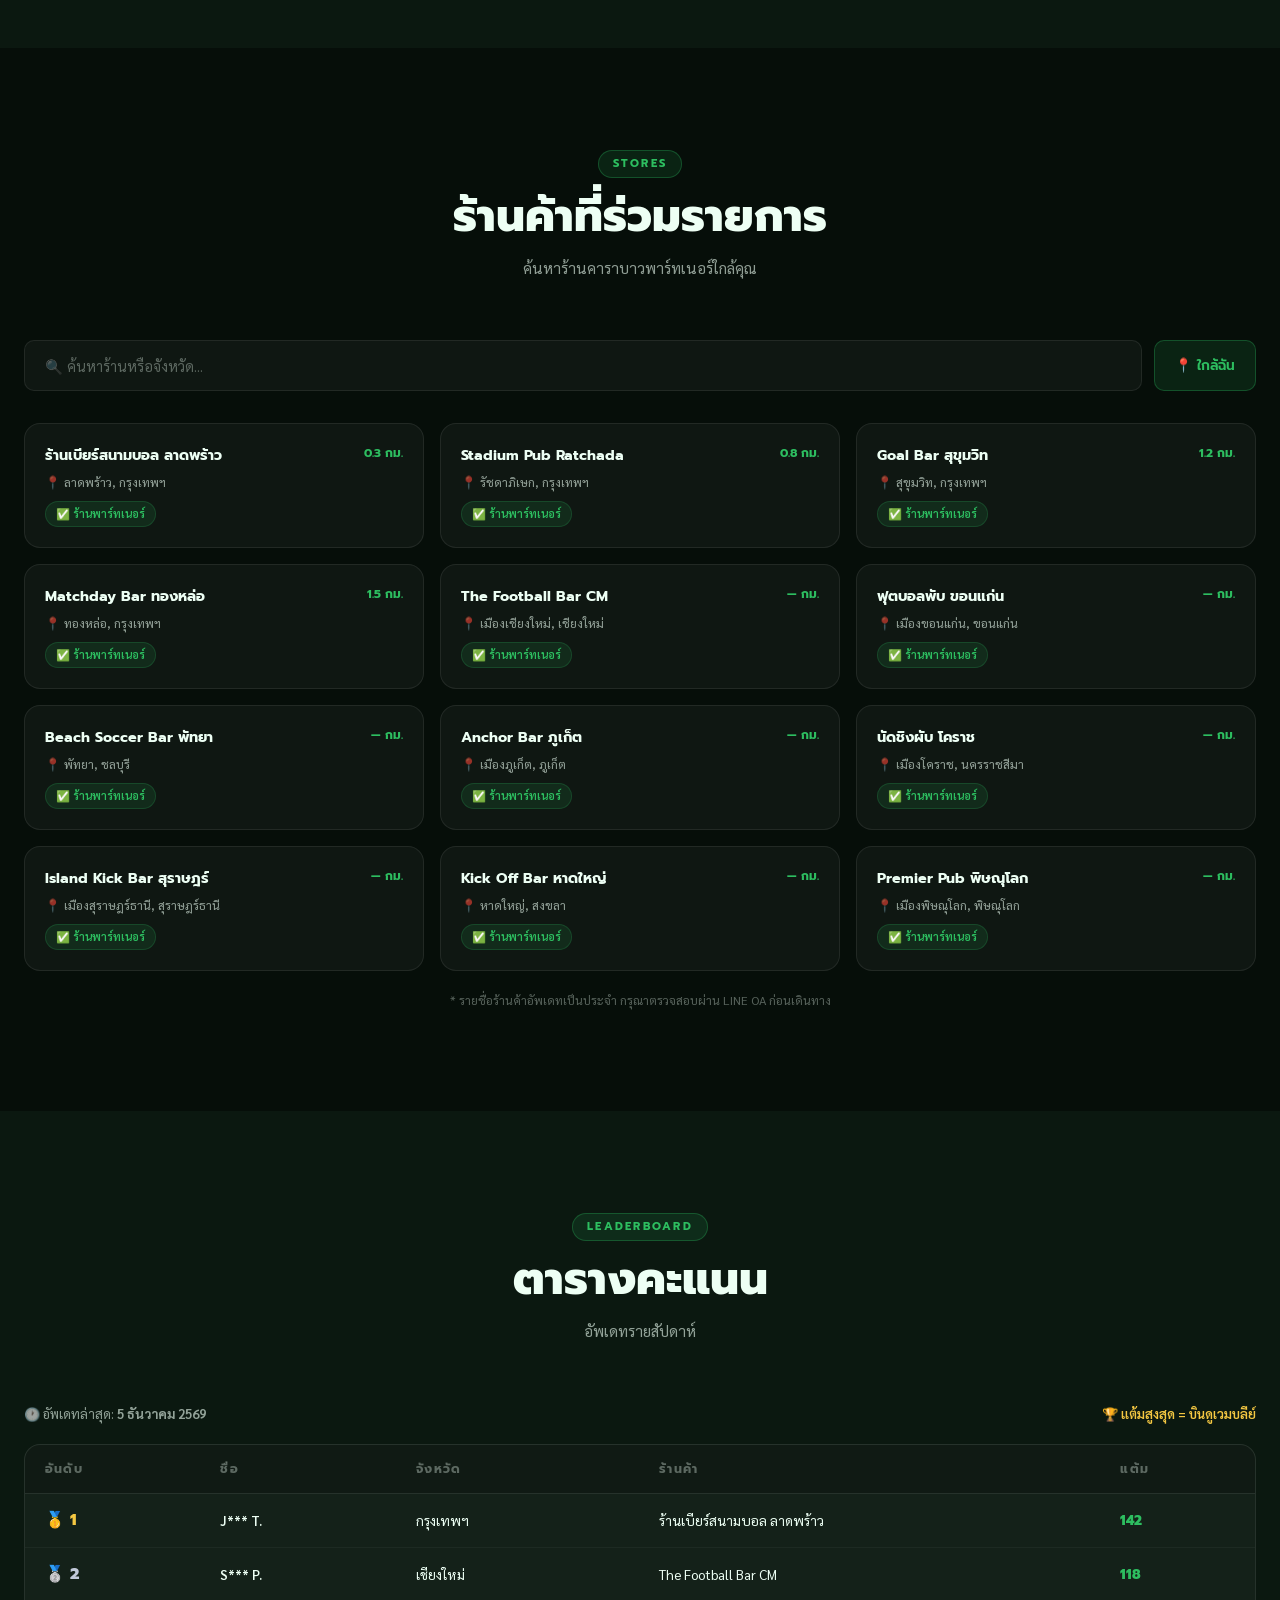
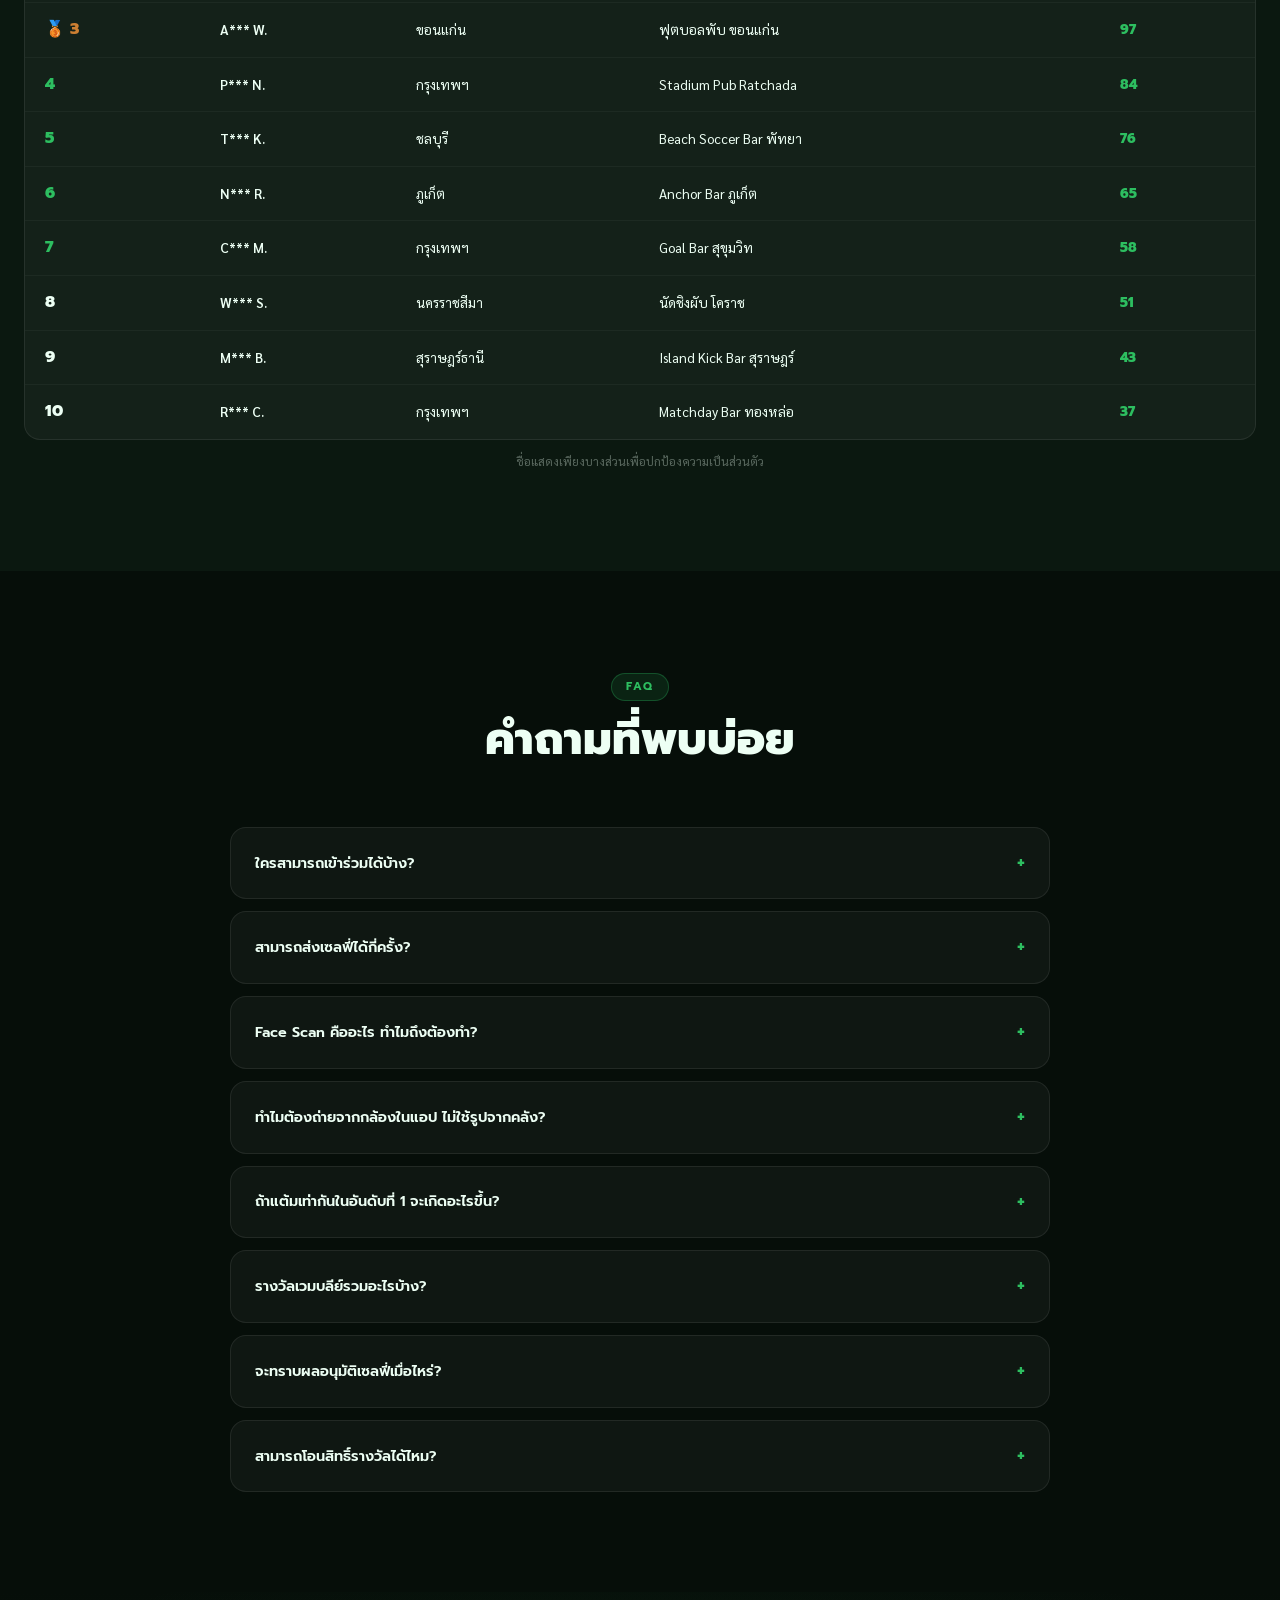
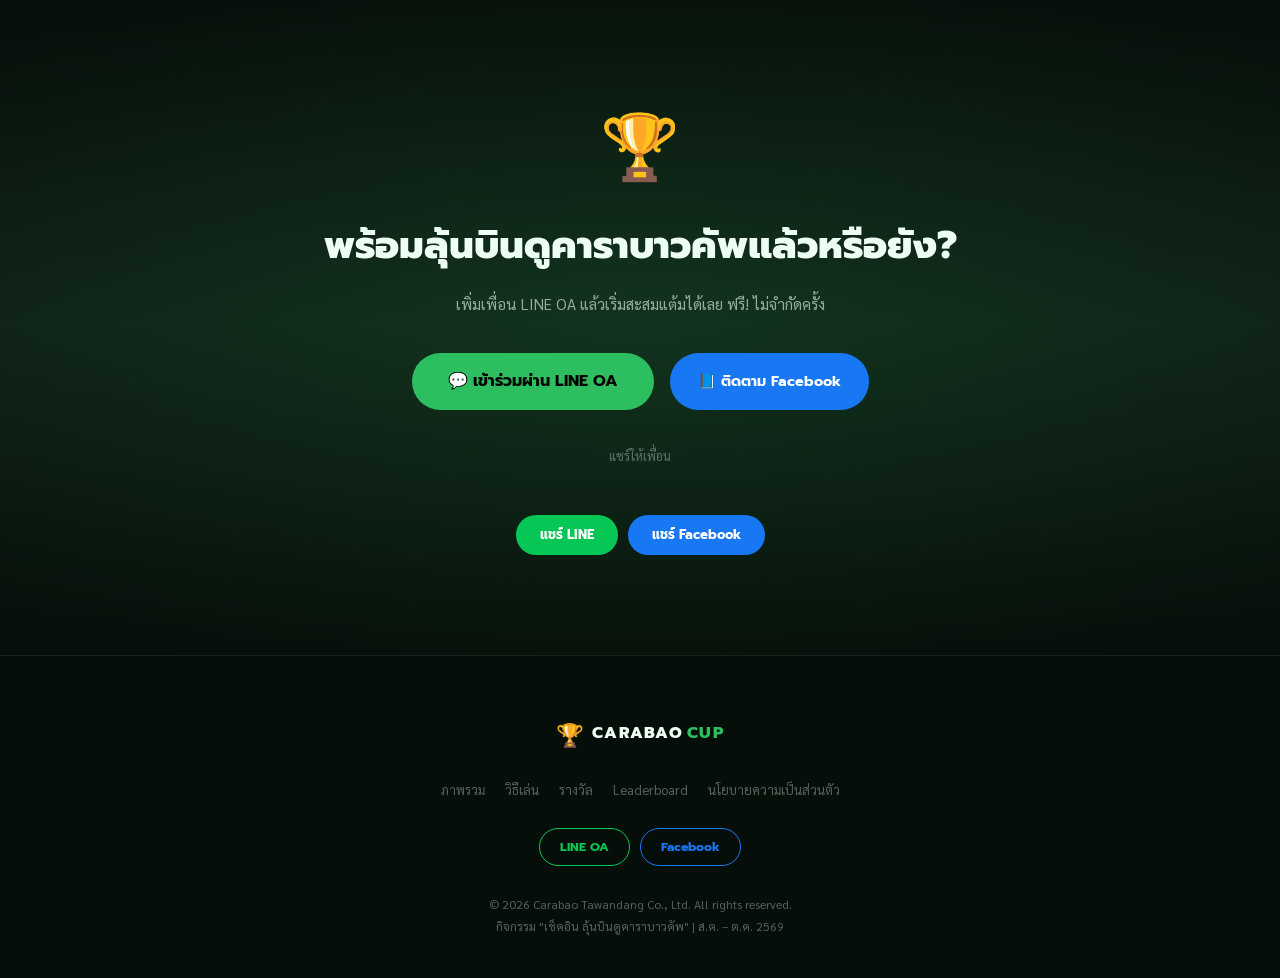
==== commit 61229545: "Update Photo guideline" ====
--- a/index.html
+++ b/index.html
@@ -168,7 +168,7 @@
     </div>
     <div class="selfie-guide">
       <h3>📸 แนวทางการถ่ายเซลฟี่</h3>
-      <img src="selfie-guide.jpg" alt="แนวทางการถ่ายเซลฟี่" style="width:100%;max-width:600px;border-radius:16px;margin:20px auto;display:block;">
+      <img src="selfie-guide.png" alt="แนวทางการถ่ายเซลฟี่" style="width:100%;max-width:600px;border-radius:16px;margin:20px auto;display:block;">
       <div class="guide-grid">
         <div class="guide-item ok"><span>✅</span><p>ใบหน้าชัดเจน ไม่มีสิ่งบดบัง</p></div>
         <div class="guide-item ok"><span>✅</span><p>เห็นแบรนด์ "เชียร์บอล เชียร์บาว" ครบถ้วน</p></div>
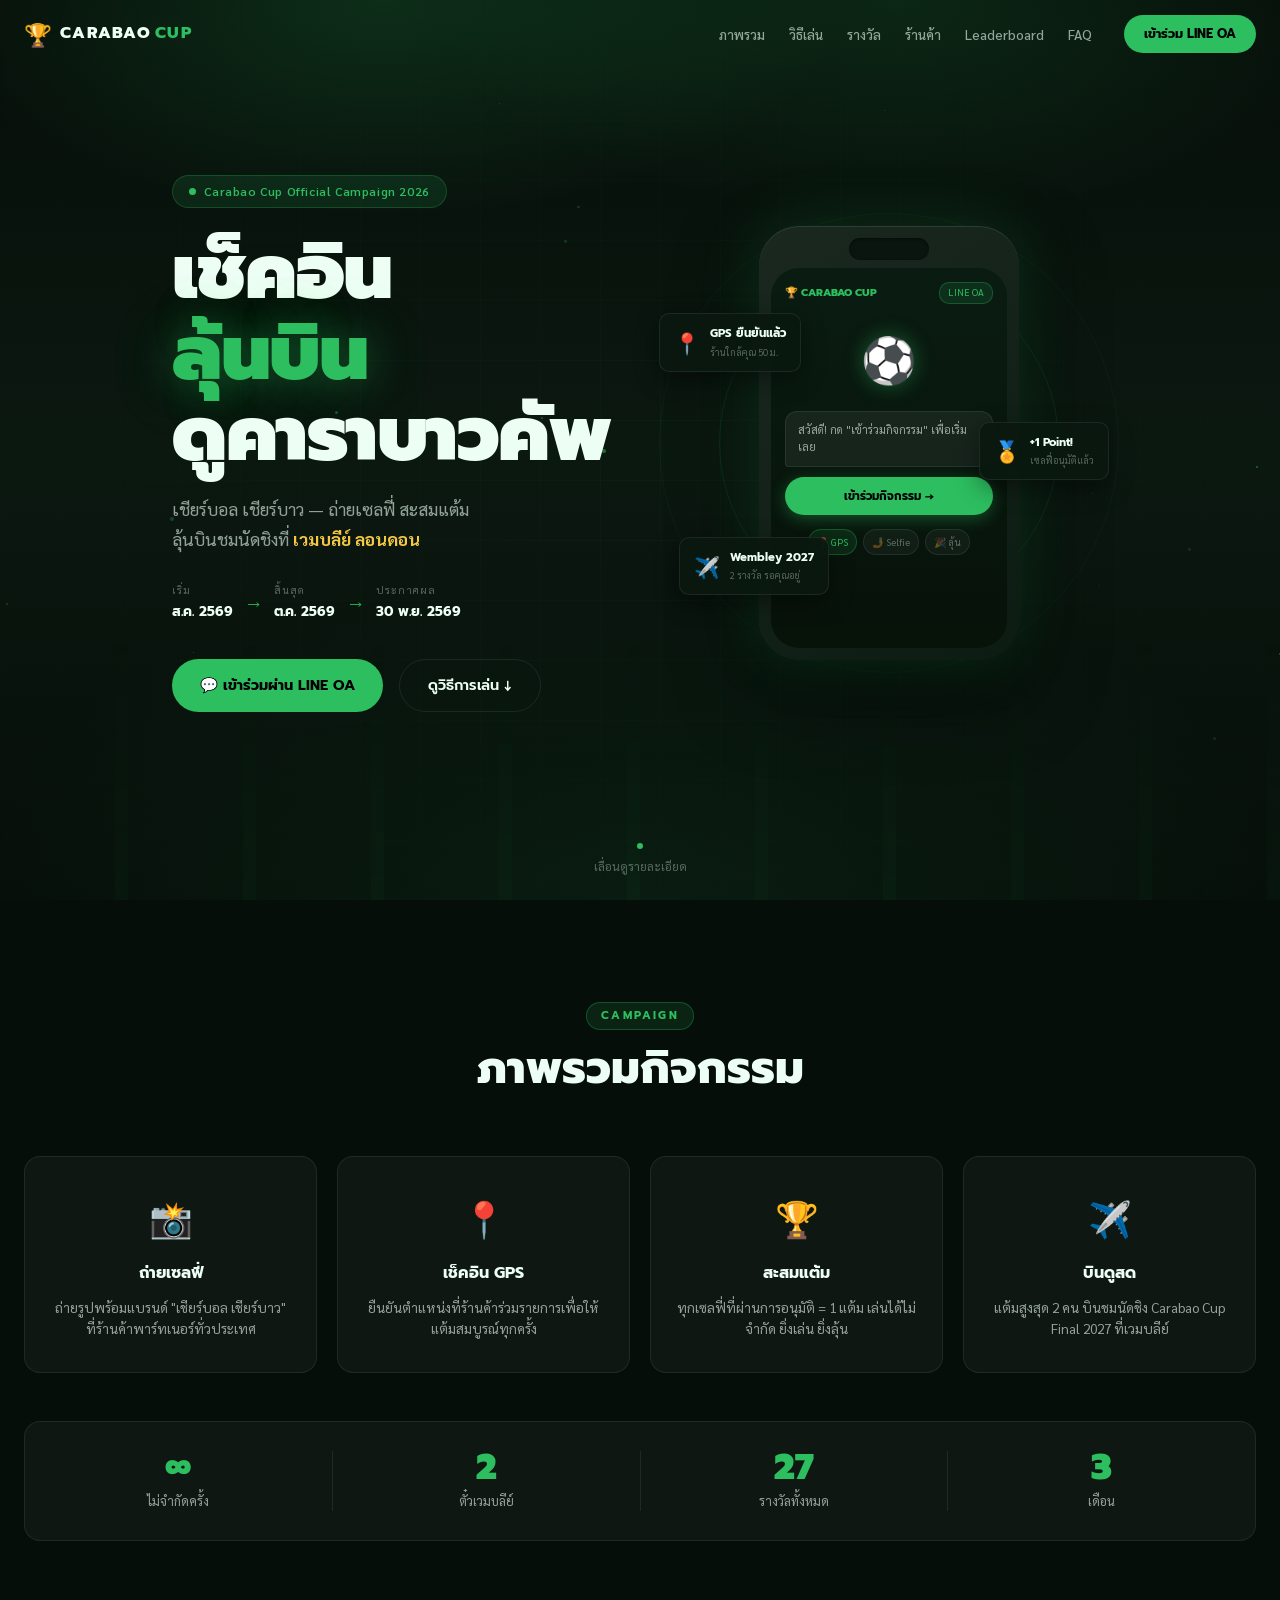
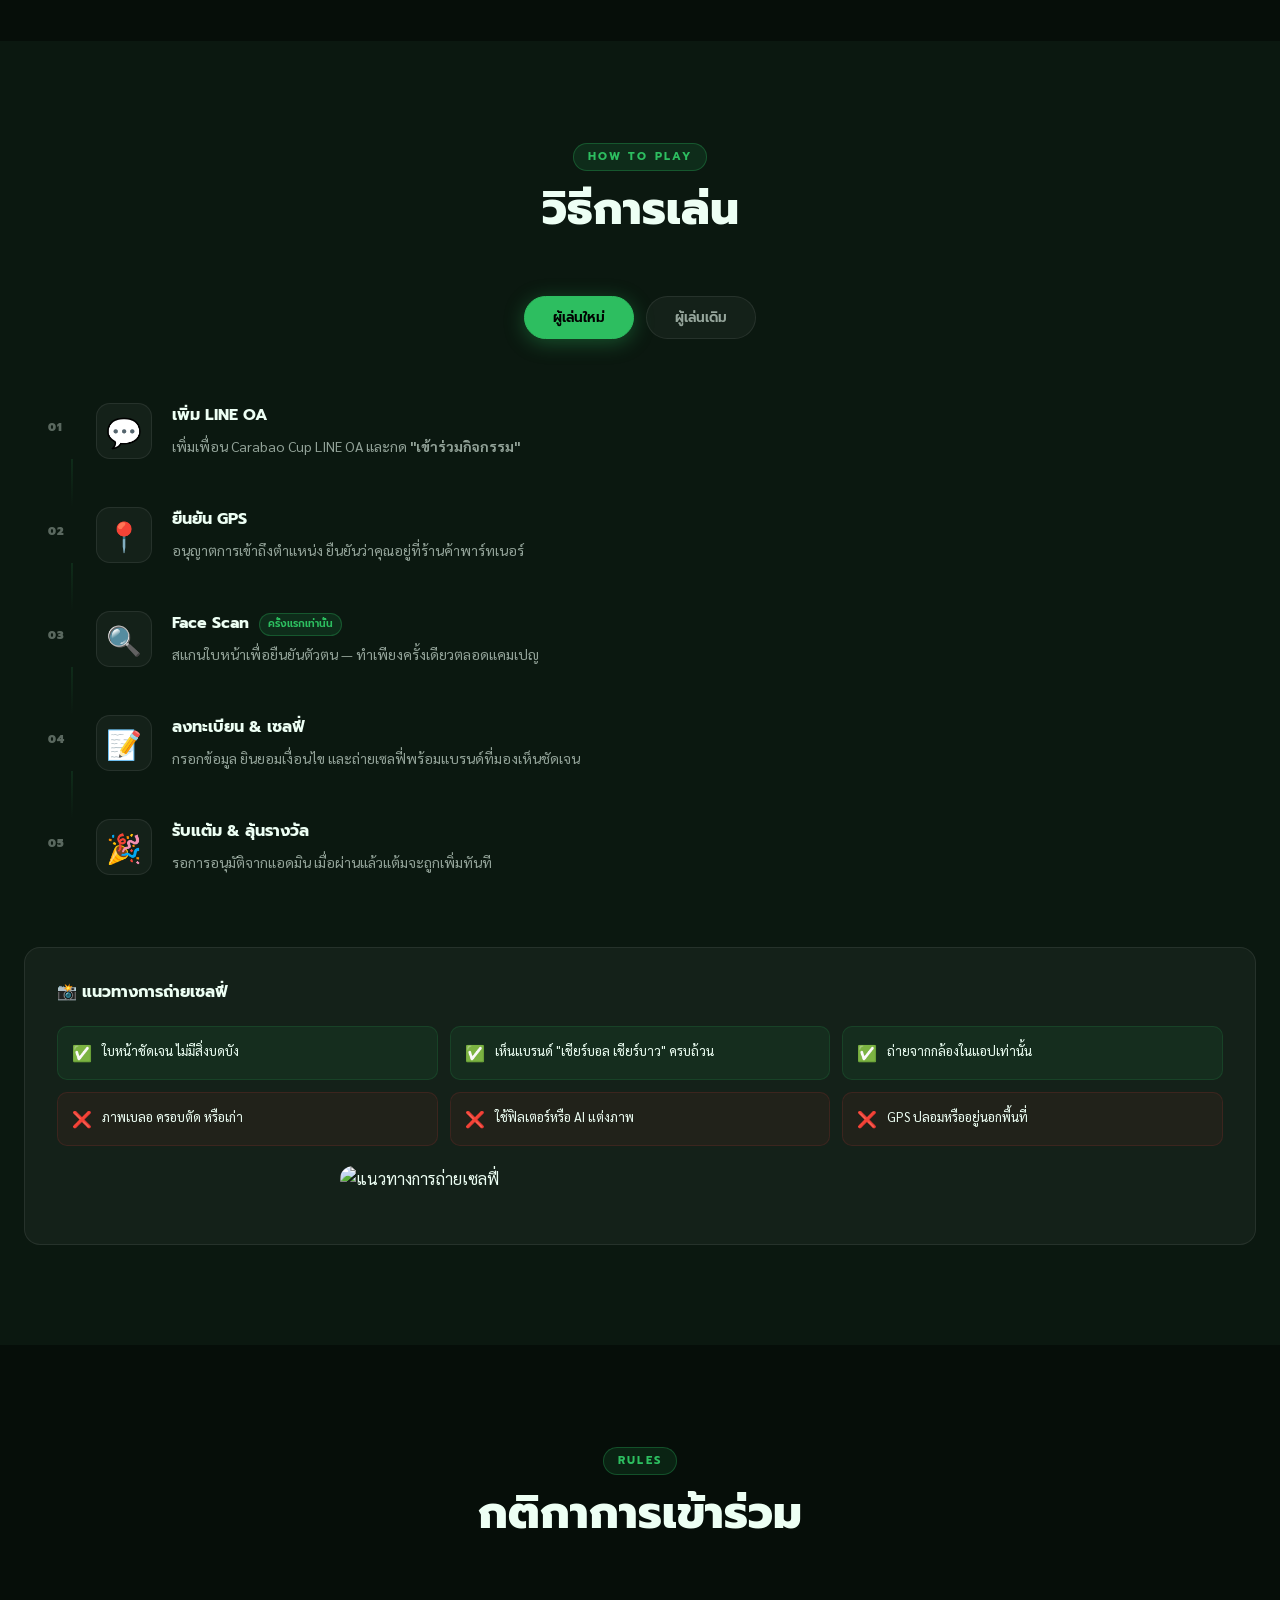
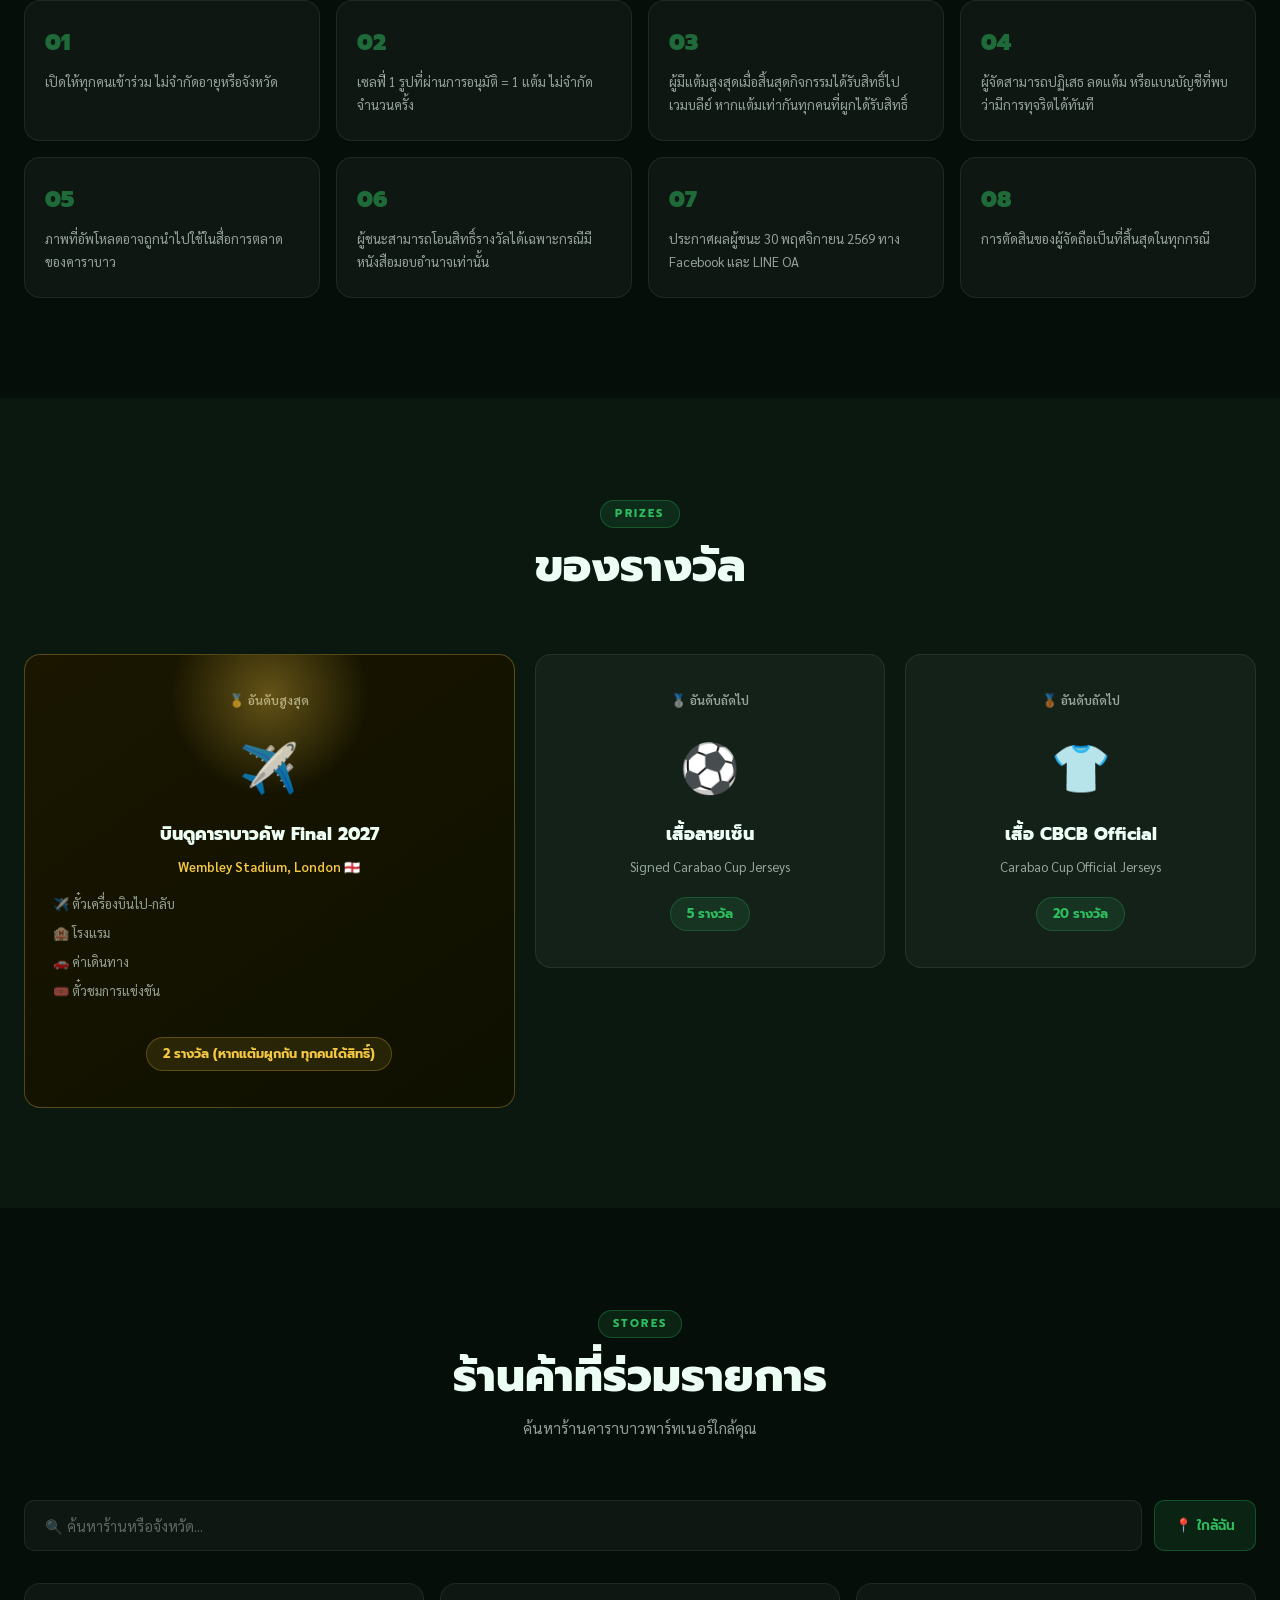
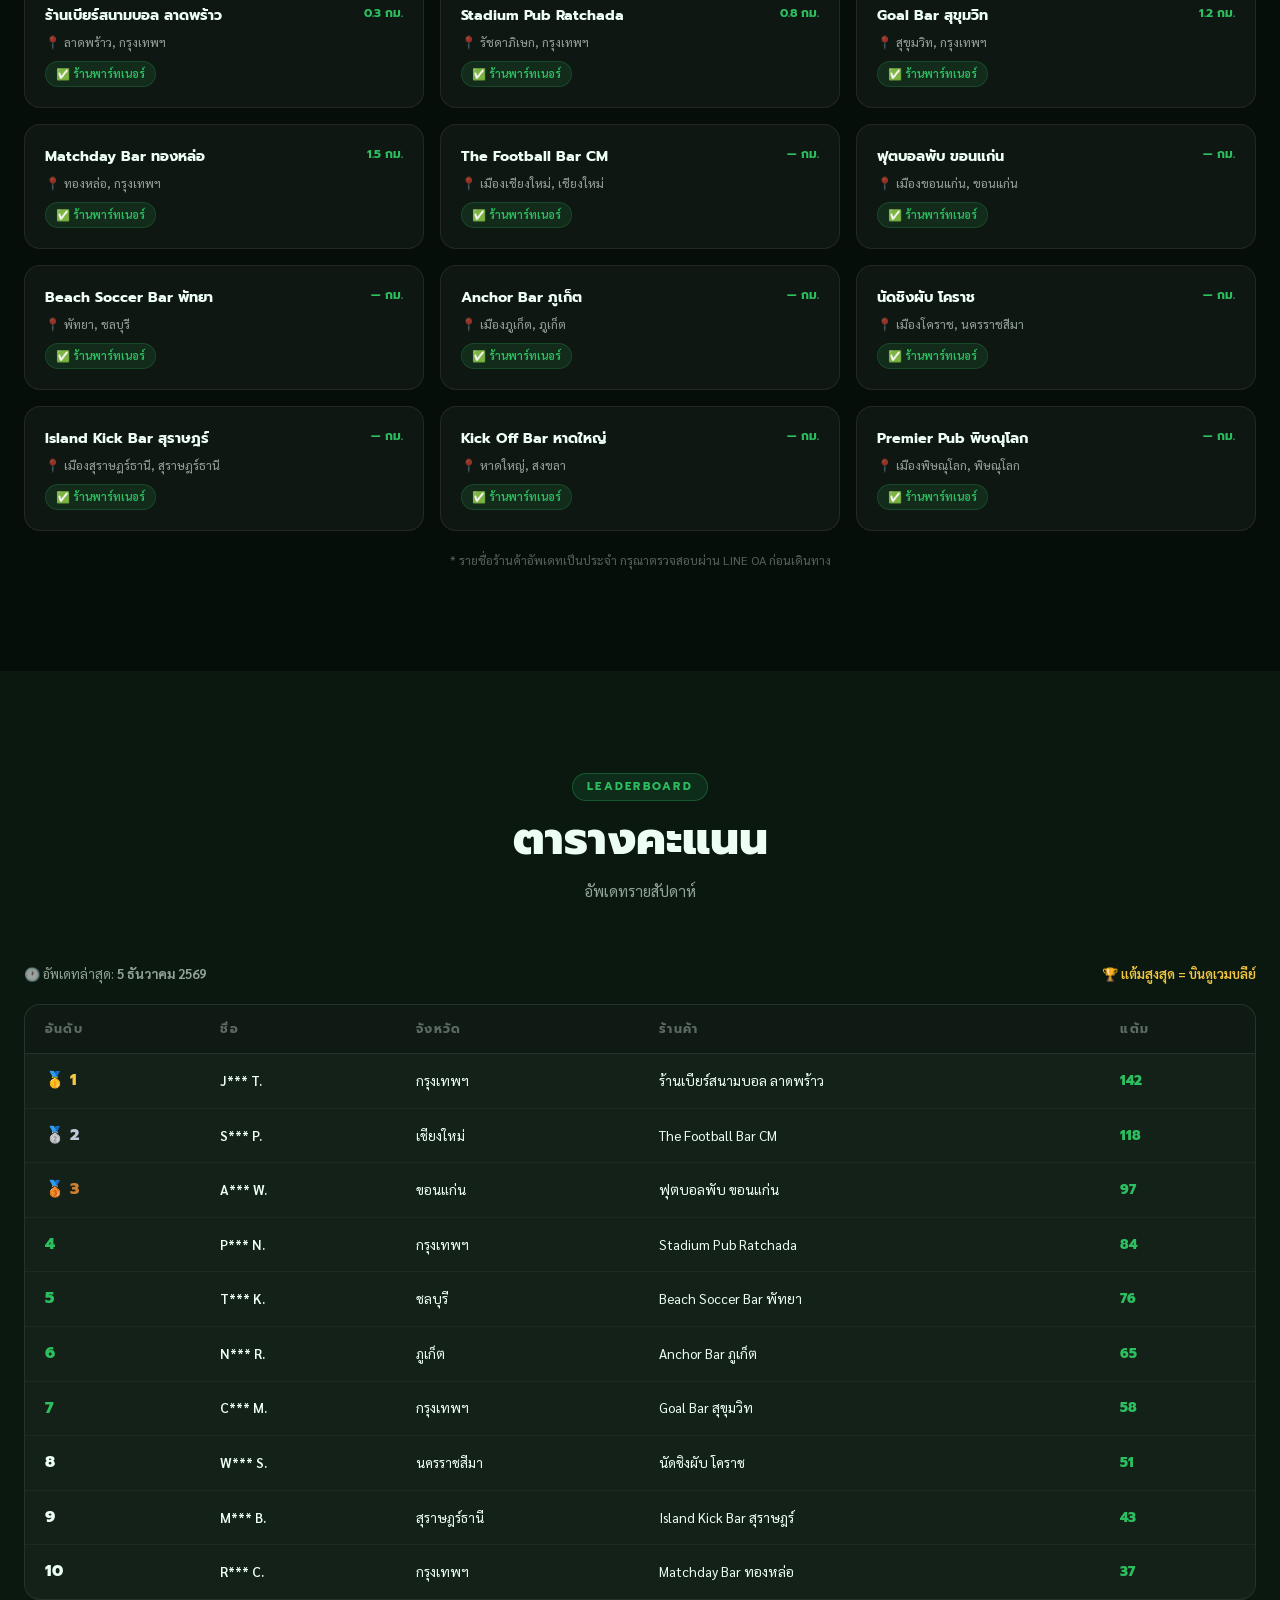
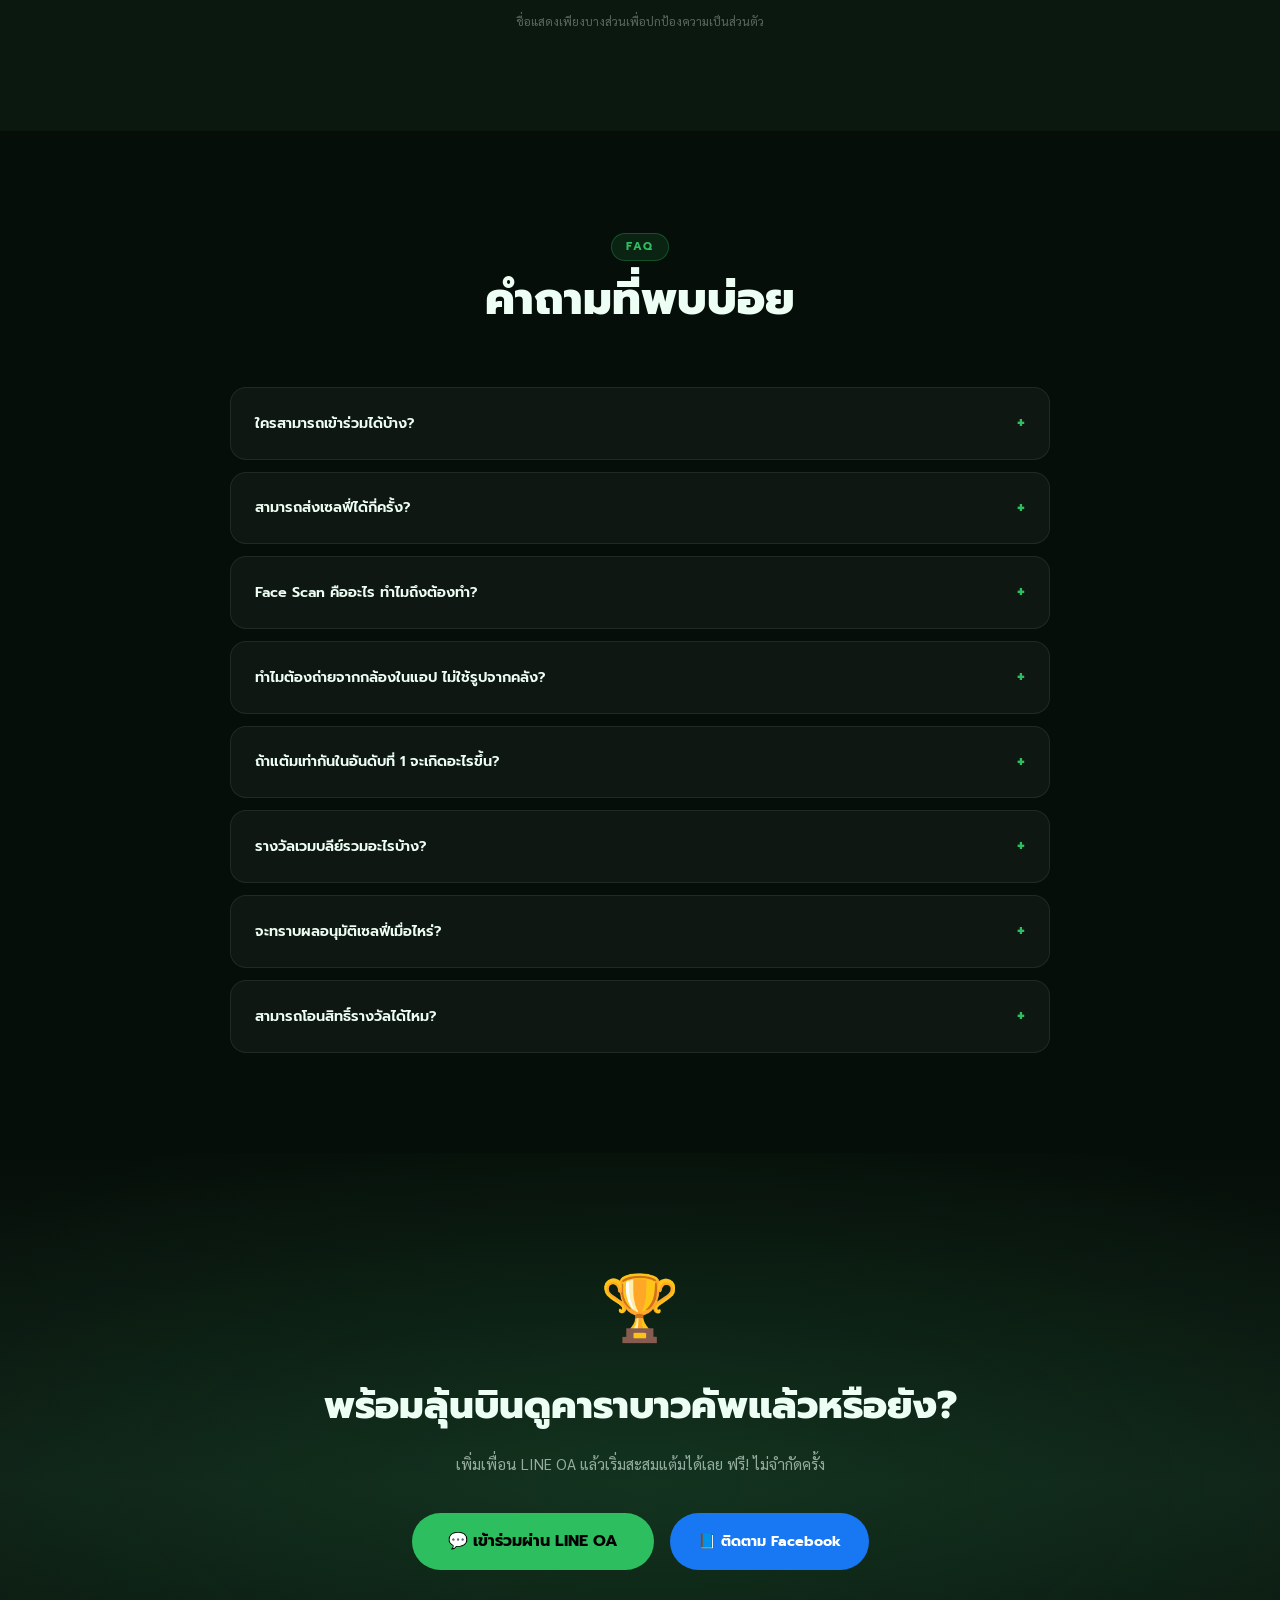
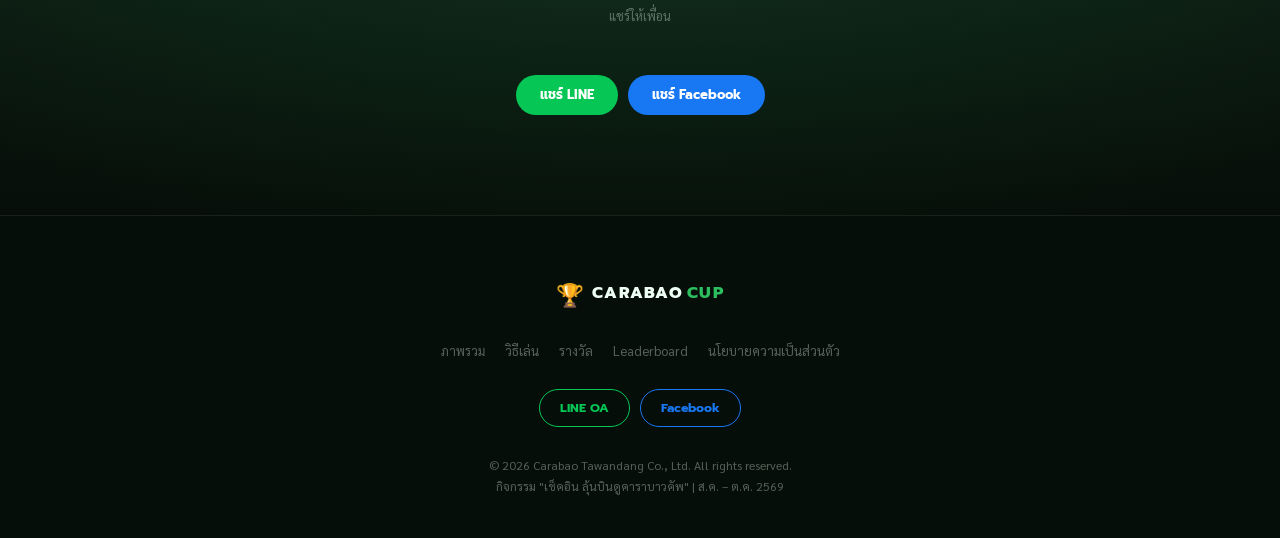
==== commit 35edba83: "Update Photo M3" ====
--- a/index.html
+++ b/index.html
@@ -168,15 +168,15 @@
     </div>
     <div class="selfie-guide">
       <h3>📸 แนวทางการถ่ายเซลฟี่</h3>
-      <img src="selfie-guide.png" alt="แนวทางการถ่ายเซลฟี่" style="width:100%;max-width:600px;border-radius:16px;margin:20px auto;display:block;">
       <div class="guide-grid">
         <div class="guide-item ok"><span>✅</span><p>ใบหน้าชัดเจน ไม่มีสิ่งบดบัง</p></div>
         <div class="guide-item ok"><span>✅</span><p>เห็นแบรนด์ "เชียร์บอล เชียร์บาว" ครบถ้วน</p></div>
         <div class="guide-item ok"><span>✅</span><p>ถ่ายจากกล้องในแอปเท่านั้น</p></div>
         <div class="guide-item no"><span>❌</span><p>ภาพเบลอ ครอบตัด หรือเก่า</p></div>
         <div class="guide-item no"><span>❌</span><p>ใช้ฟิลเตอร์หรือ AI แต่งภาพ</p></div>
-        <div class="guide-item no"><span>❌</span><p>GPS ปลอมหรืออยู่นอกพื้นที่</p></div>
-      </div>
+        <div class="guide-item no"><span>❌</span><p>GPS ปลอมหรืออยู่นอกพื้นที่</p></div>   
+      </div>
+       <img src="selfie-guide.png" alt="แนวทางการถ่ายเซลฟี่" style="width:100%;max-width:600px;border-radius:16px;margin:20px auto;display:block;">
     </div>
   </div>
 </section>
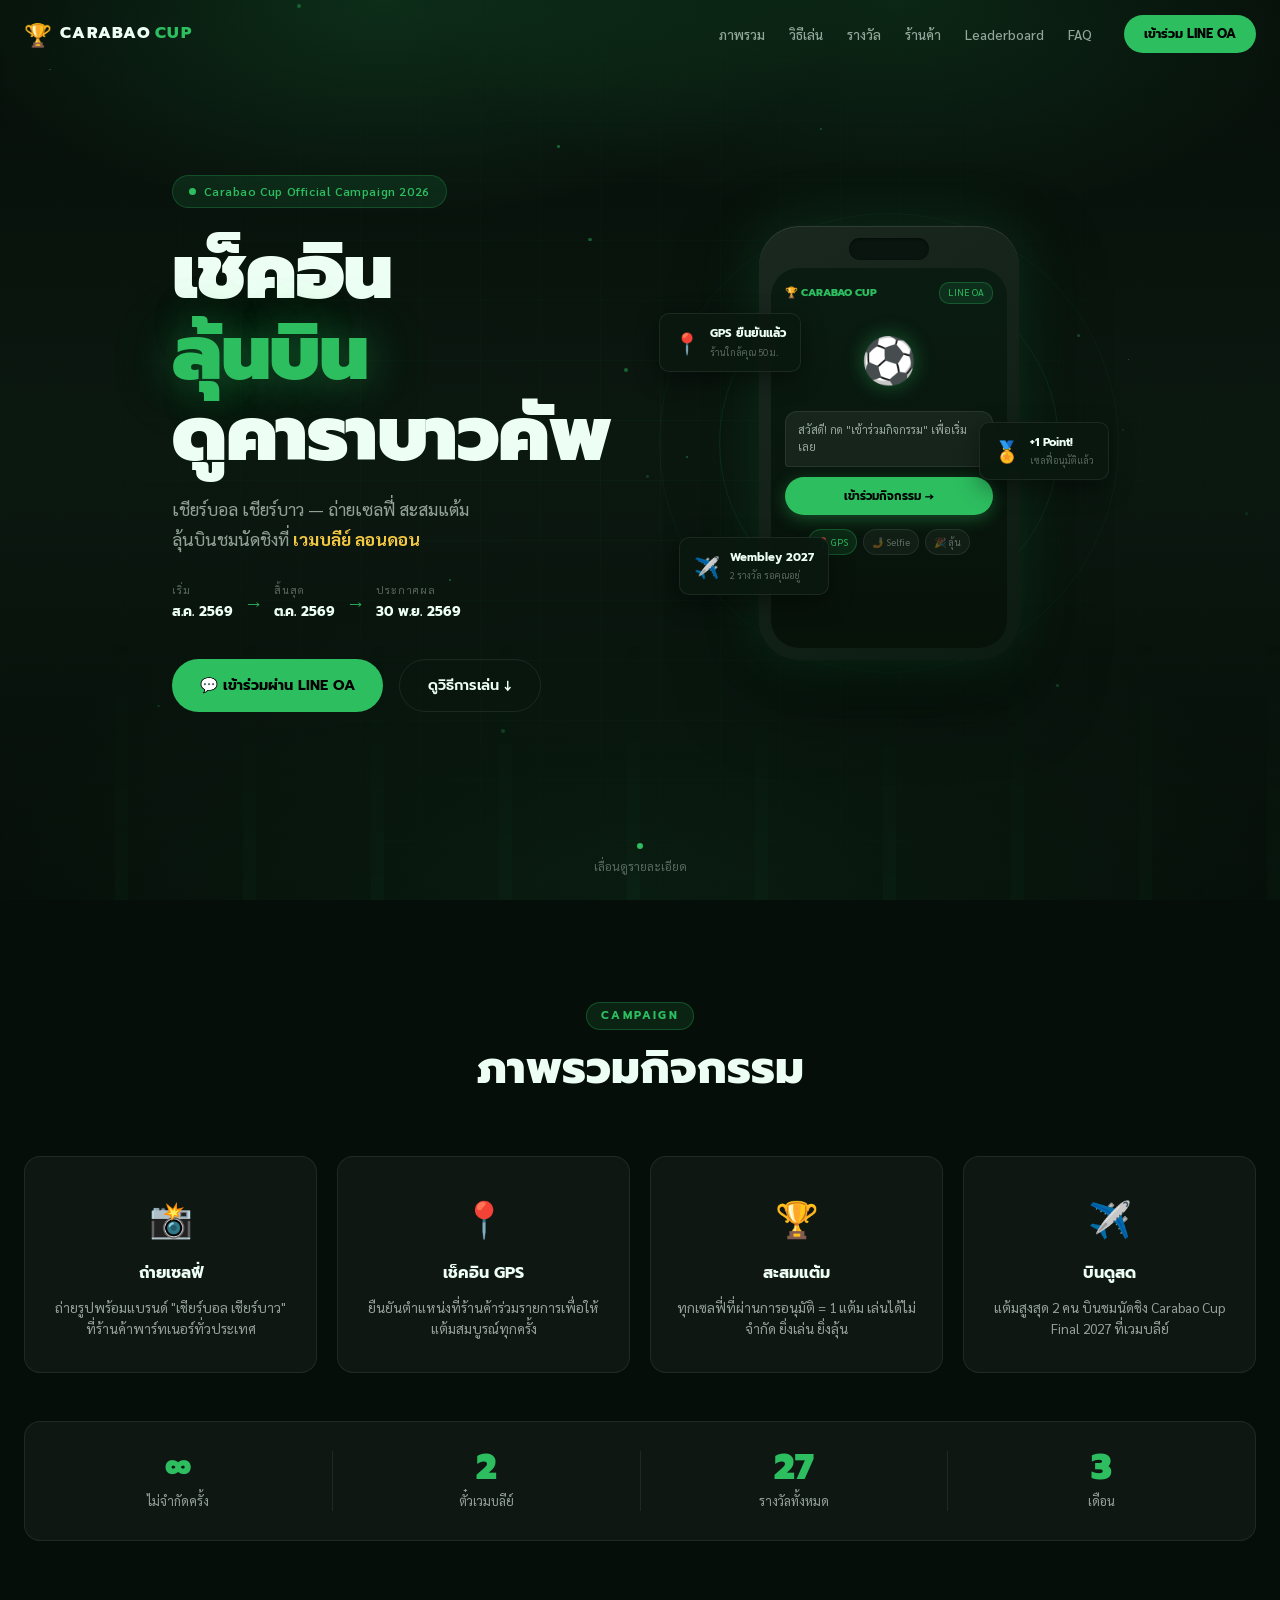
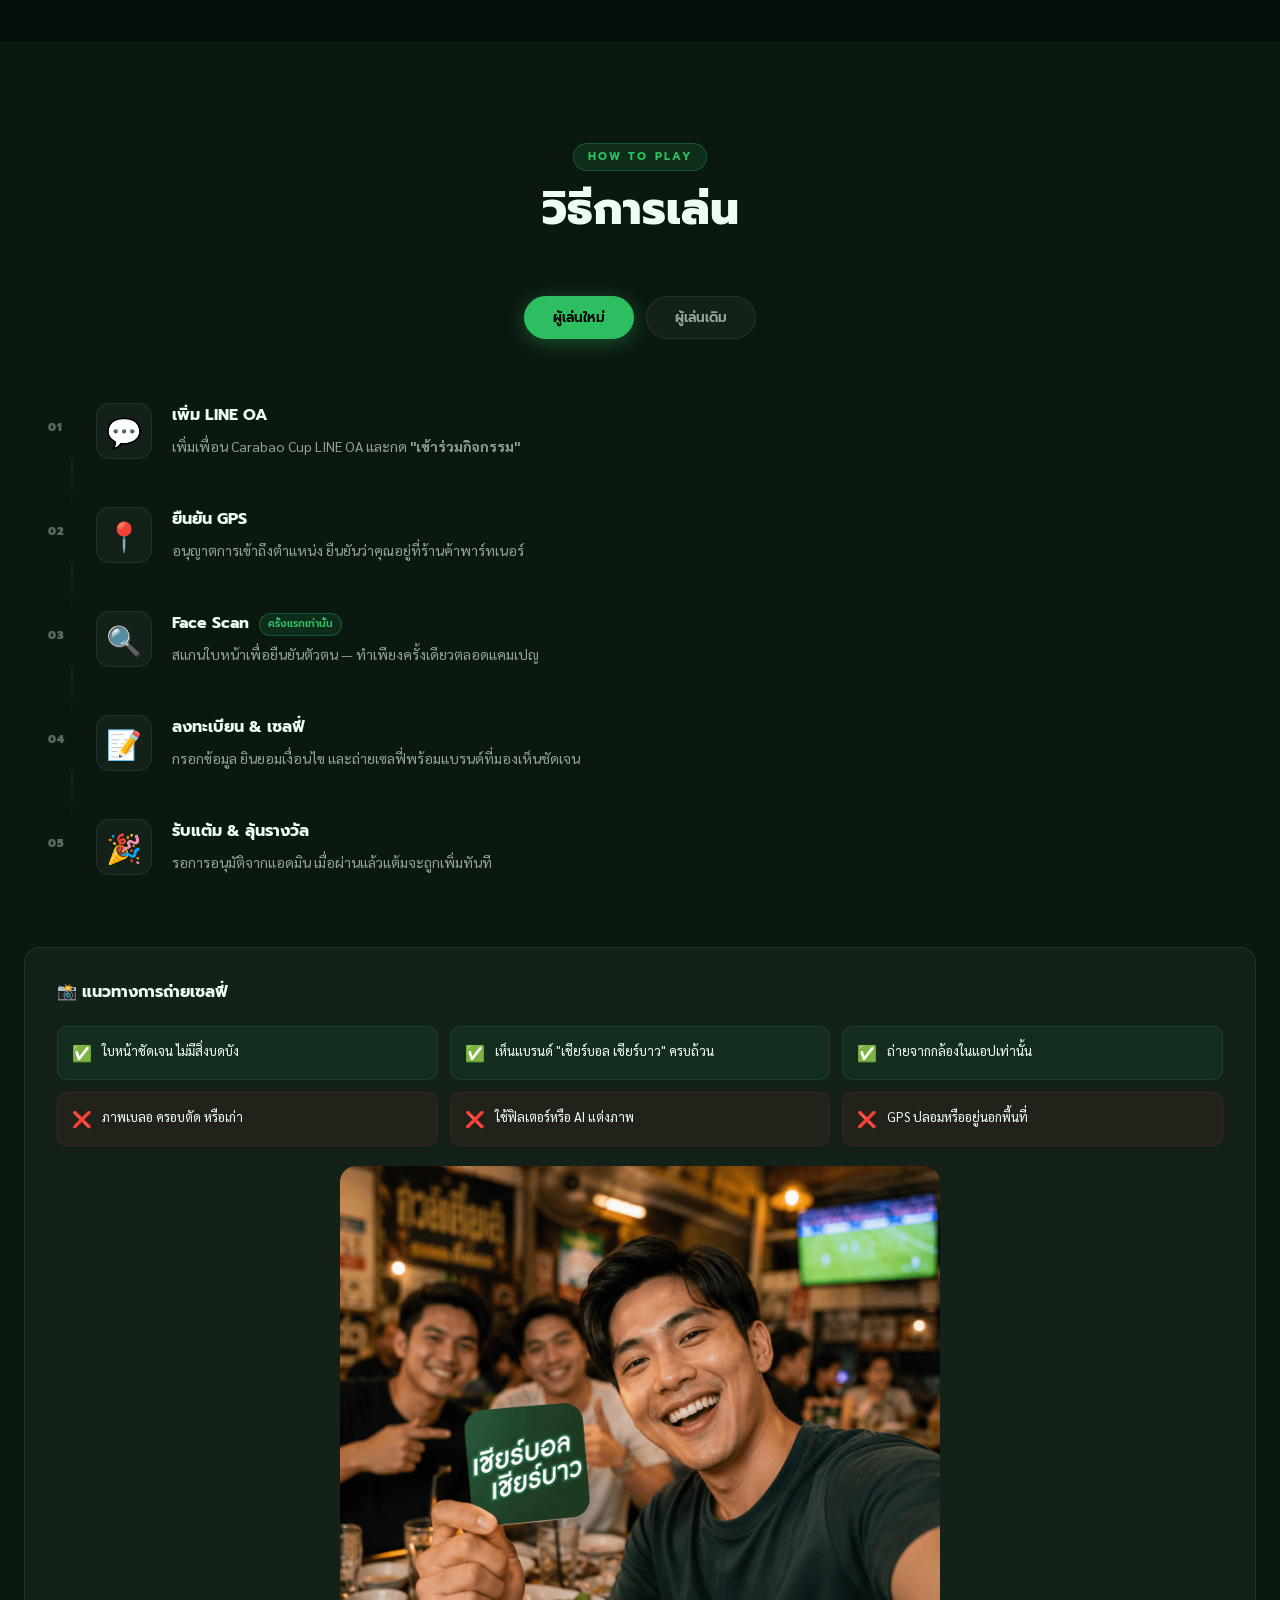
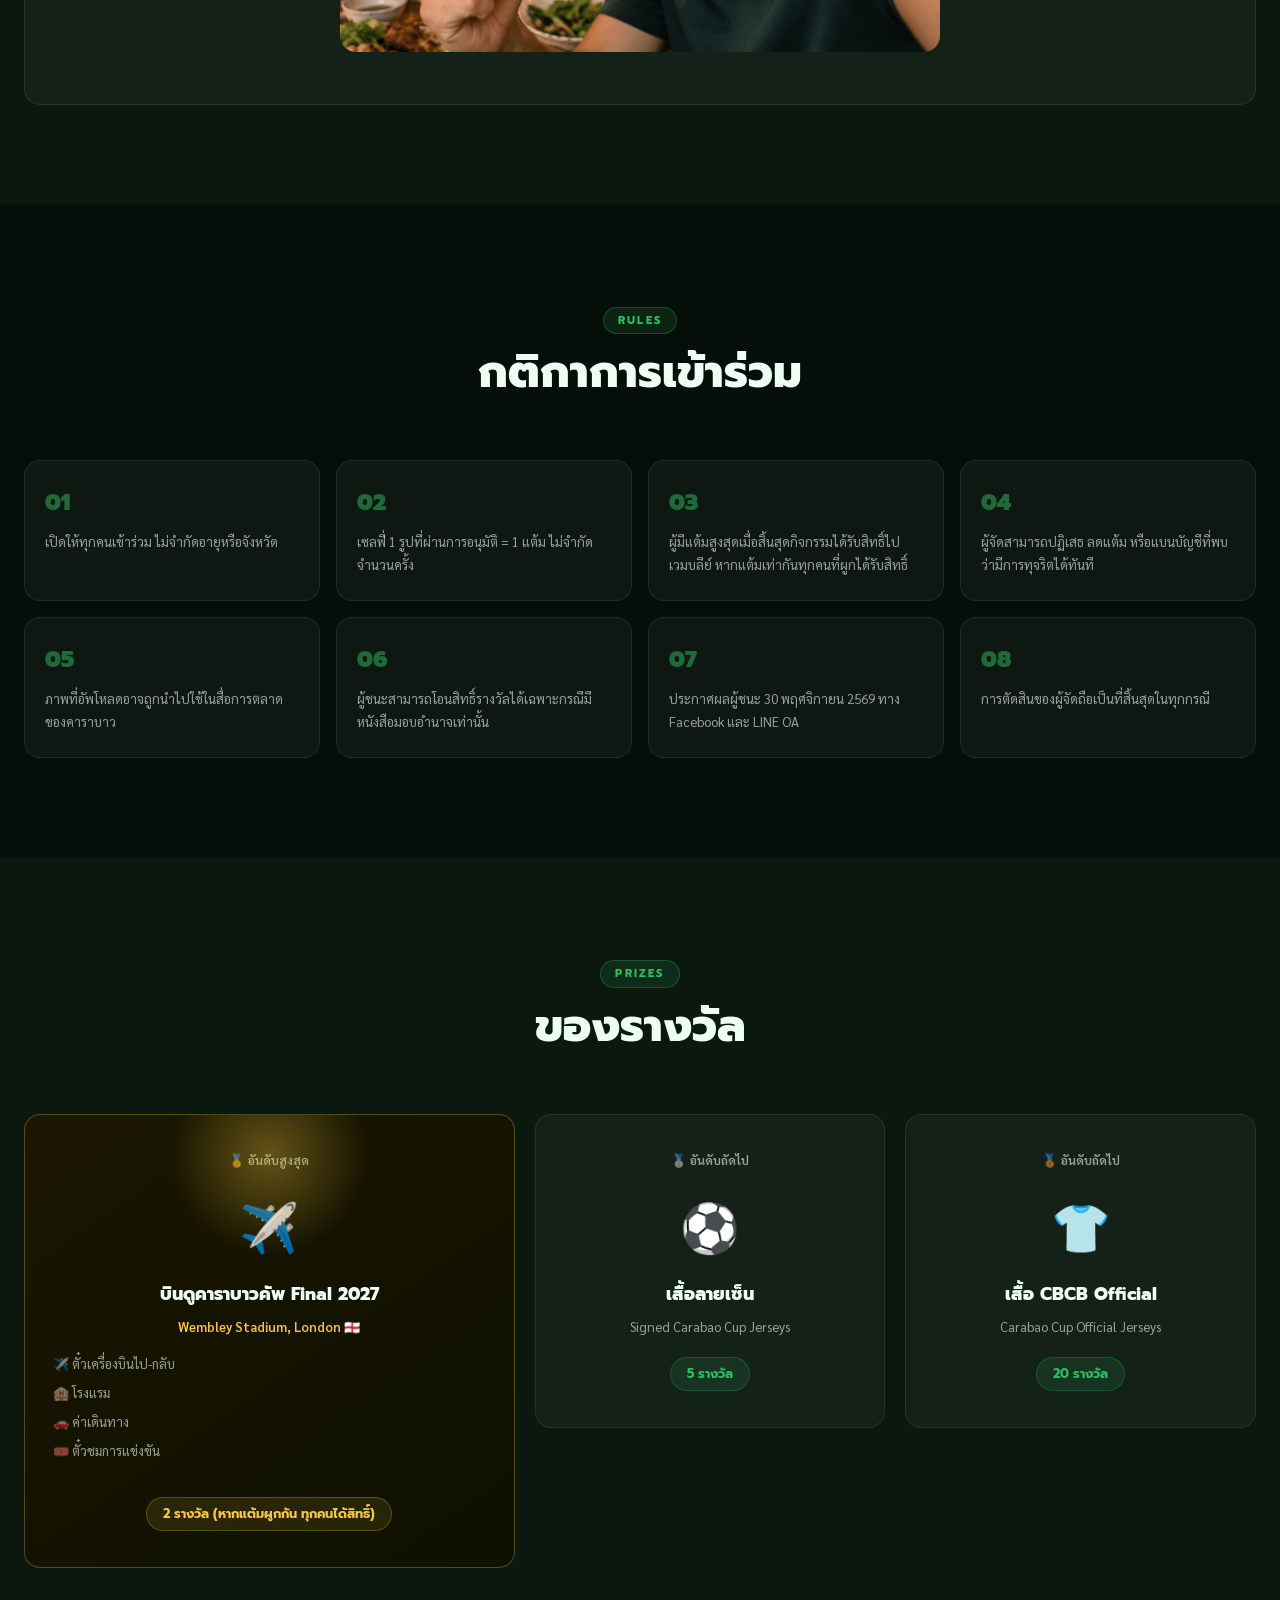
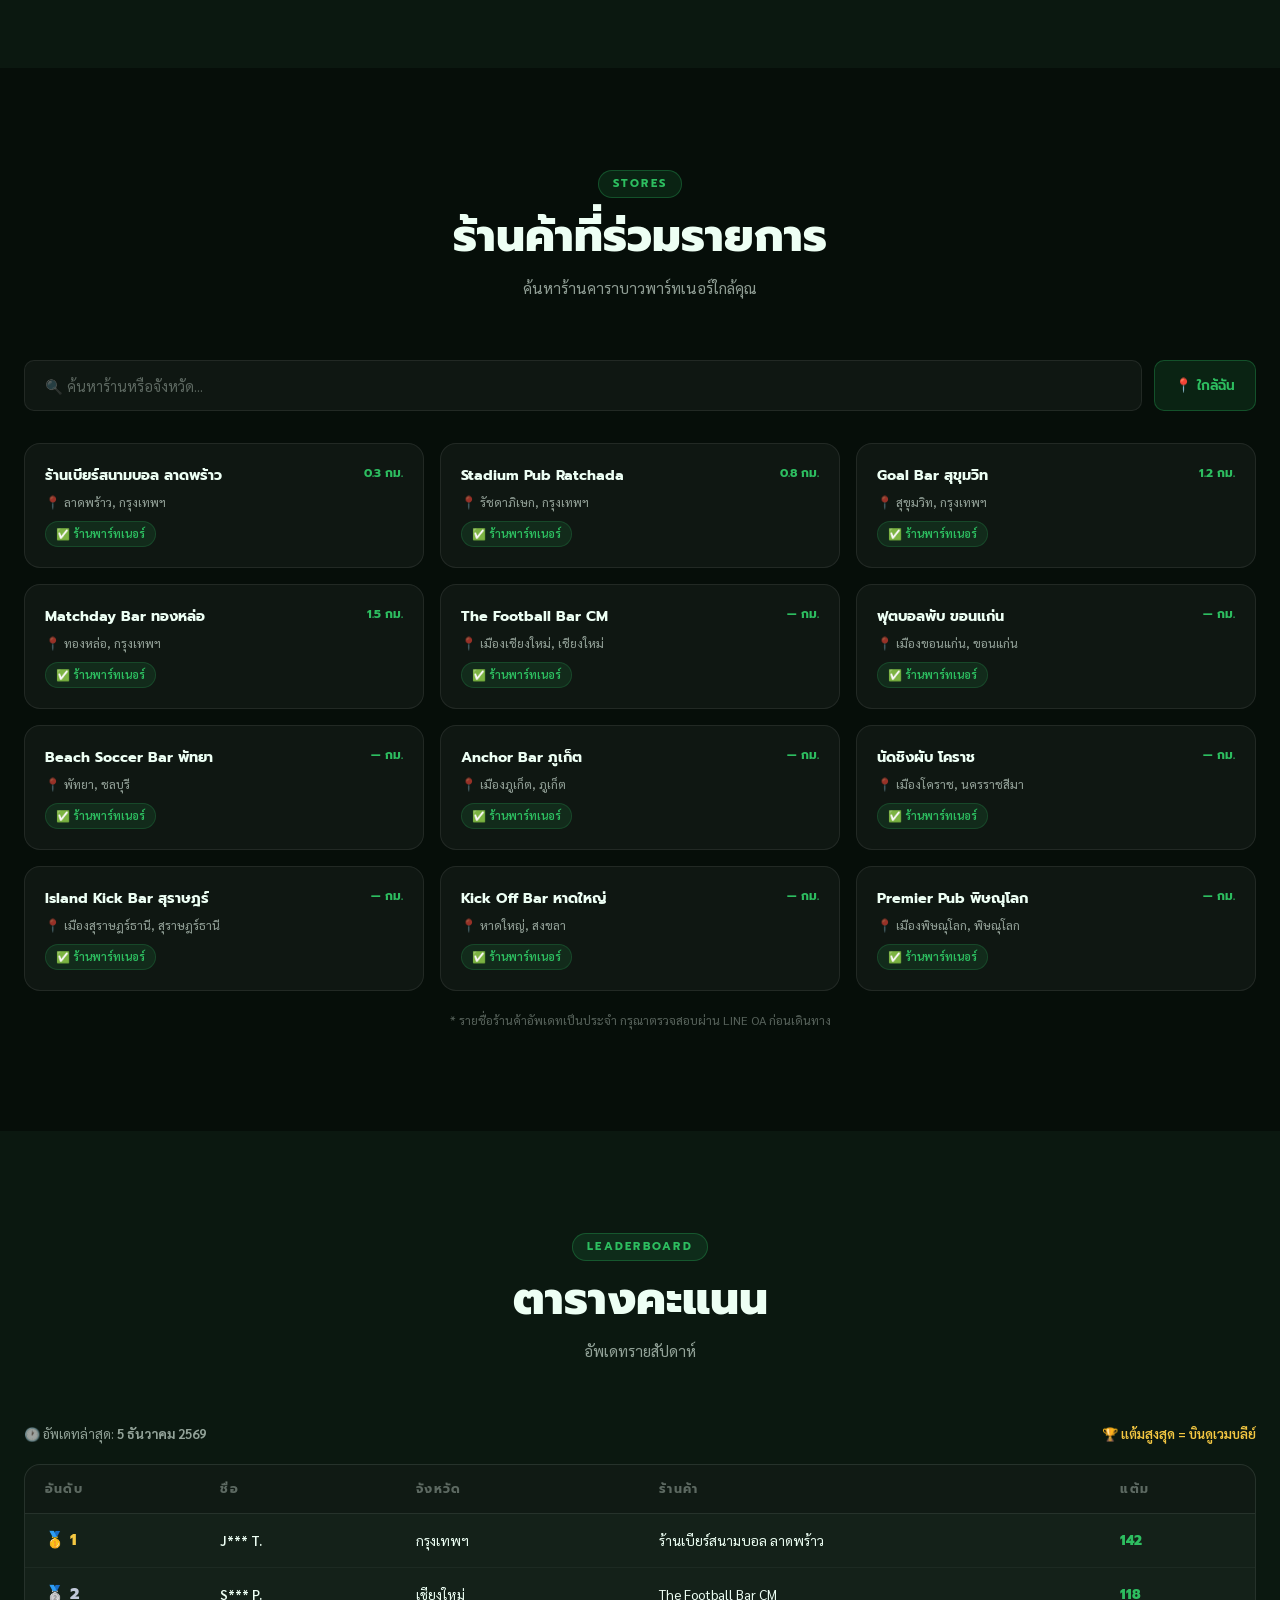
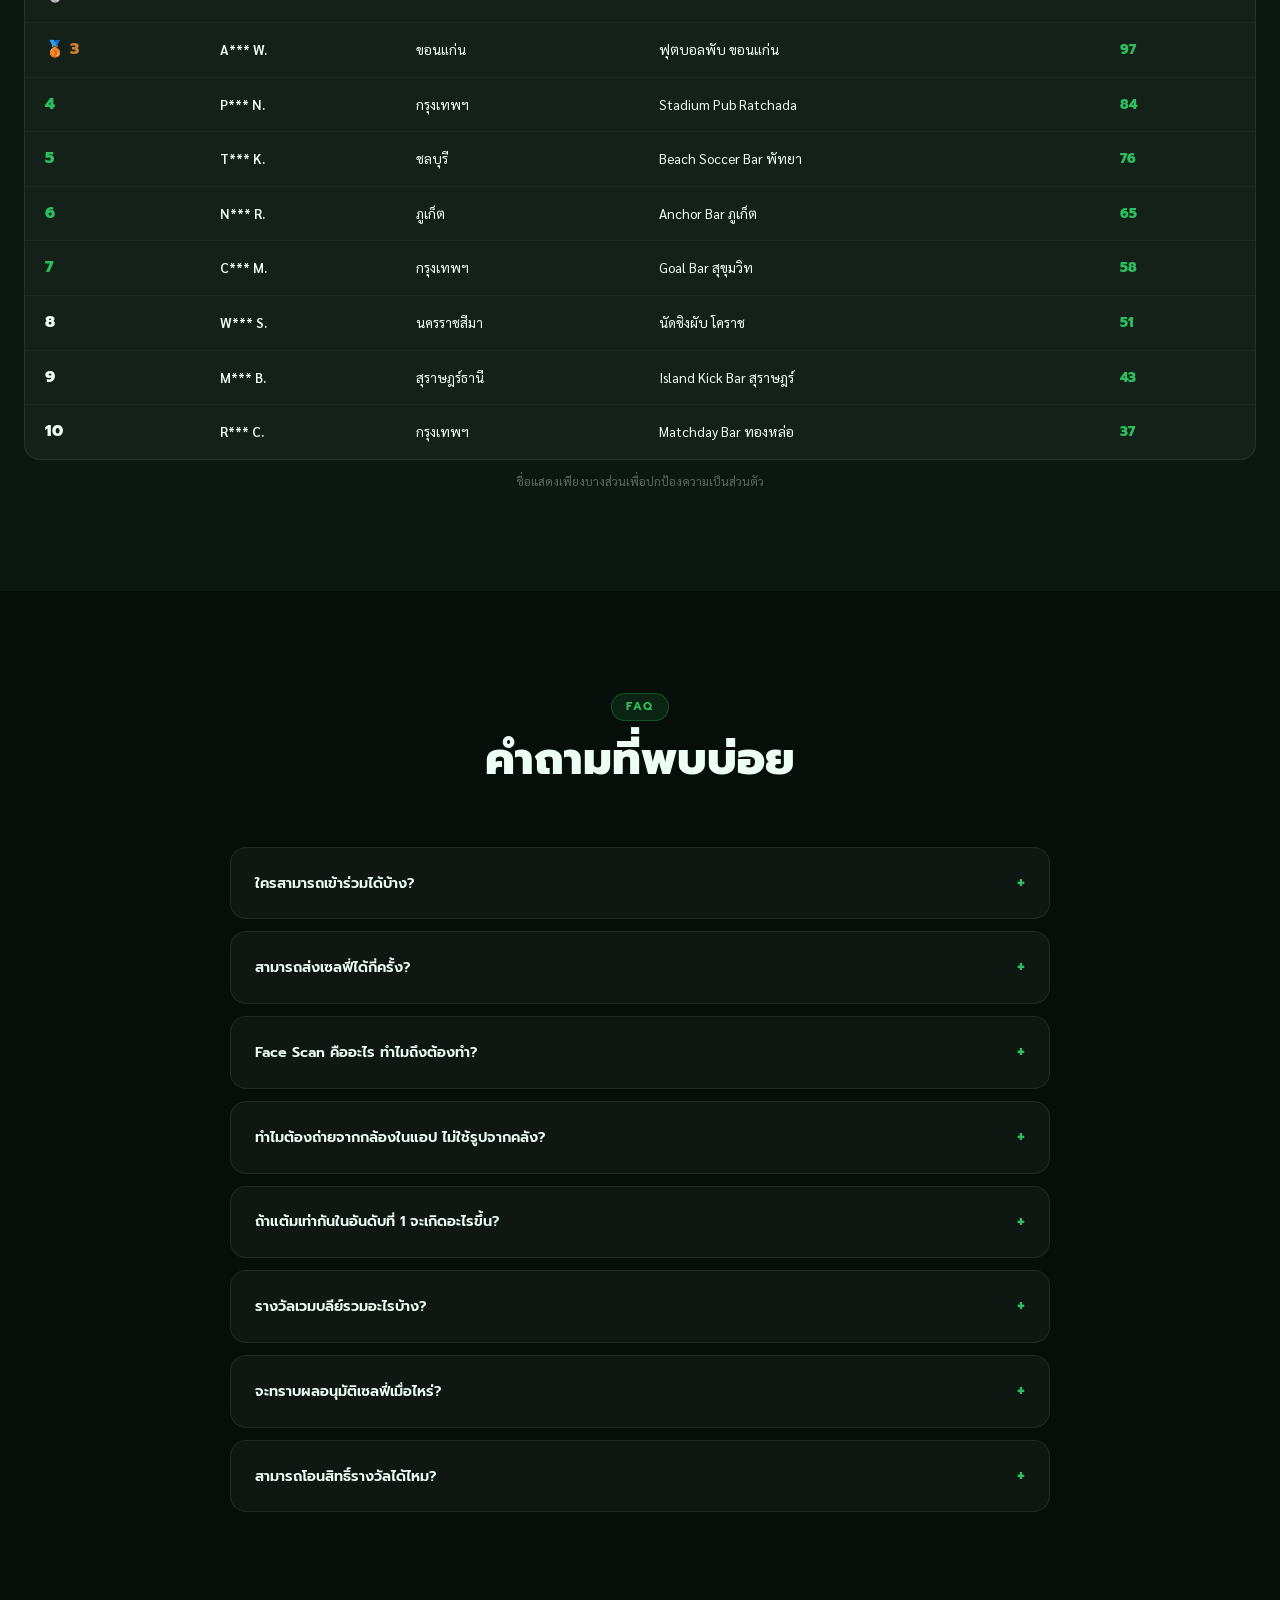
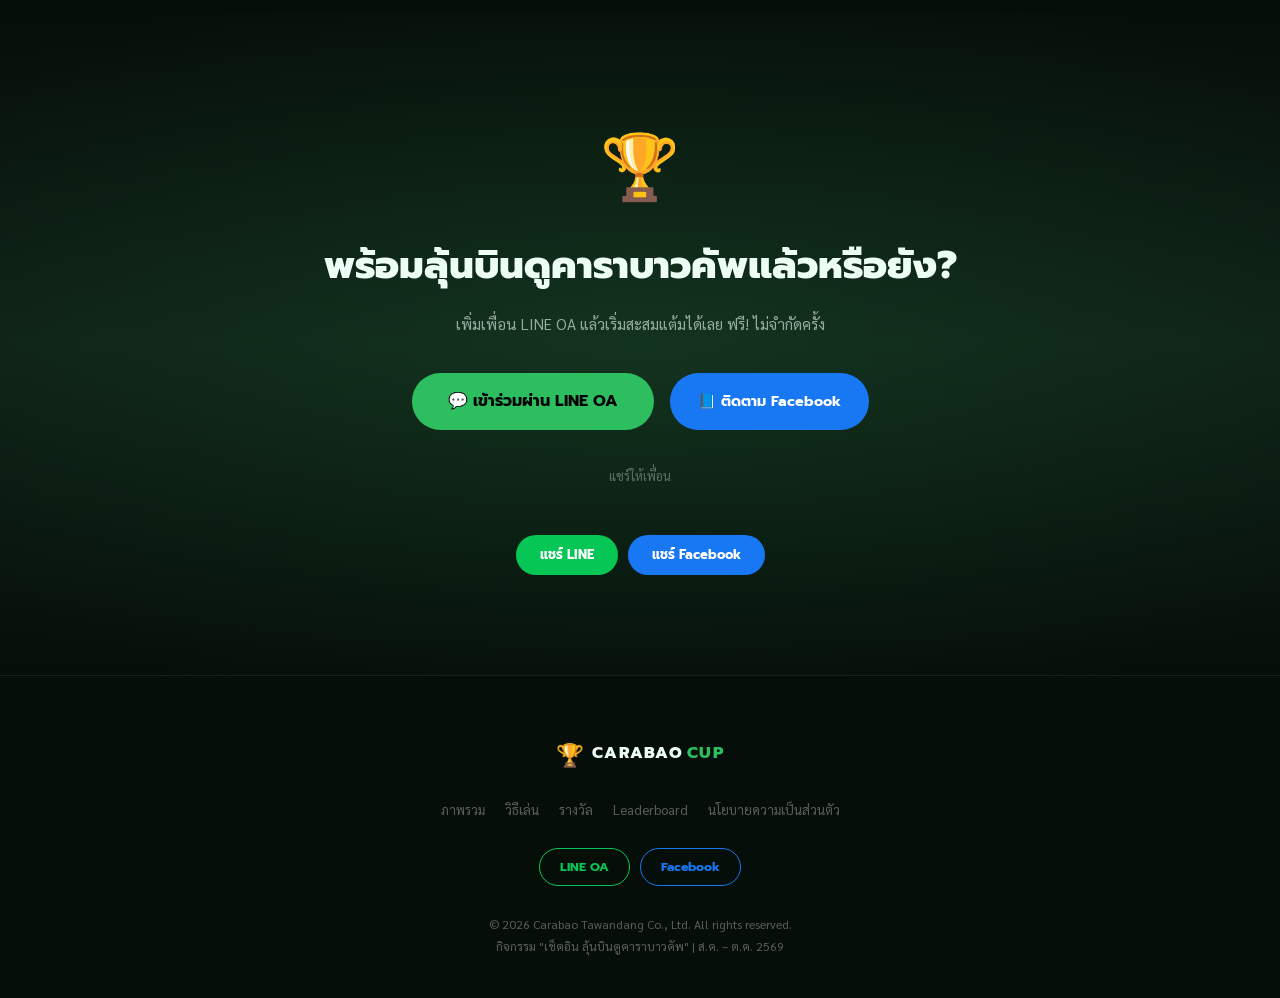
==== commit 9d9e7577: "Update Photo M4" ====
--- a/index.html
+++ b/index.html
@@ -176,7 +176,7 @@
         <div class="guide-item no"><span>❌</span><p>ใช้ฟิลเตอร์หรือ AI แต่งภาพ</p></div>
         <div class="guide-item no"><span>❌</span><p>GPS ปลอมหรืออยู่นอกพื้นที่</p></div>   
       </div>
-       <img src="selfie-guide.png" alt="แนวทางการถ่ายเซลฟี่" style="width:100%;max-width:600px;border-radius:16px;margin:20px auto;display:block;">
+       <img src="selfie-guide-2.png" alt="แนวทางการถ่ายเซลฟี่" style="width:100%;max-width:600px;border-radius:16px;margin:20px auto;display:block;">
     </div>
   </div>
 </section>
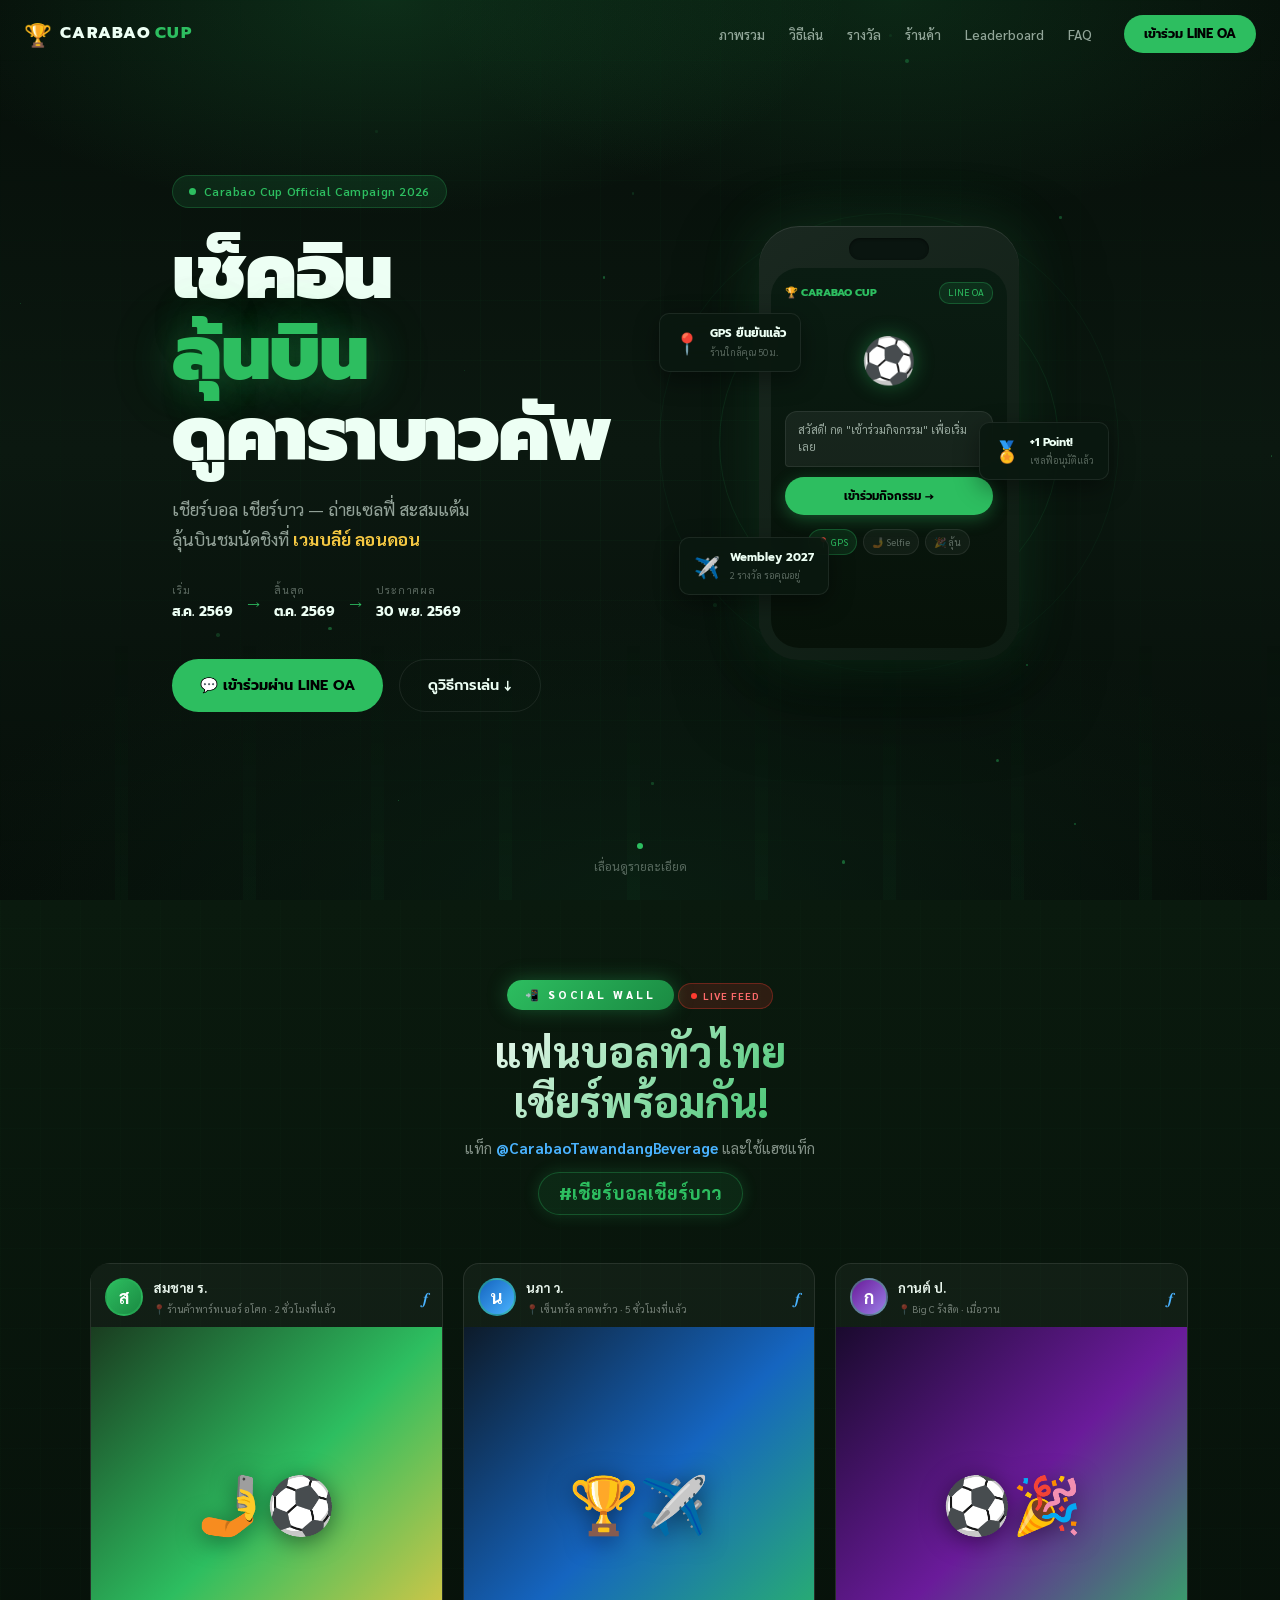
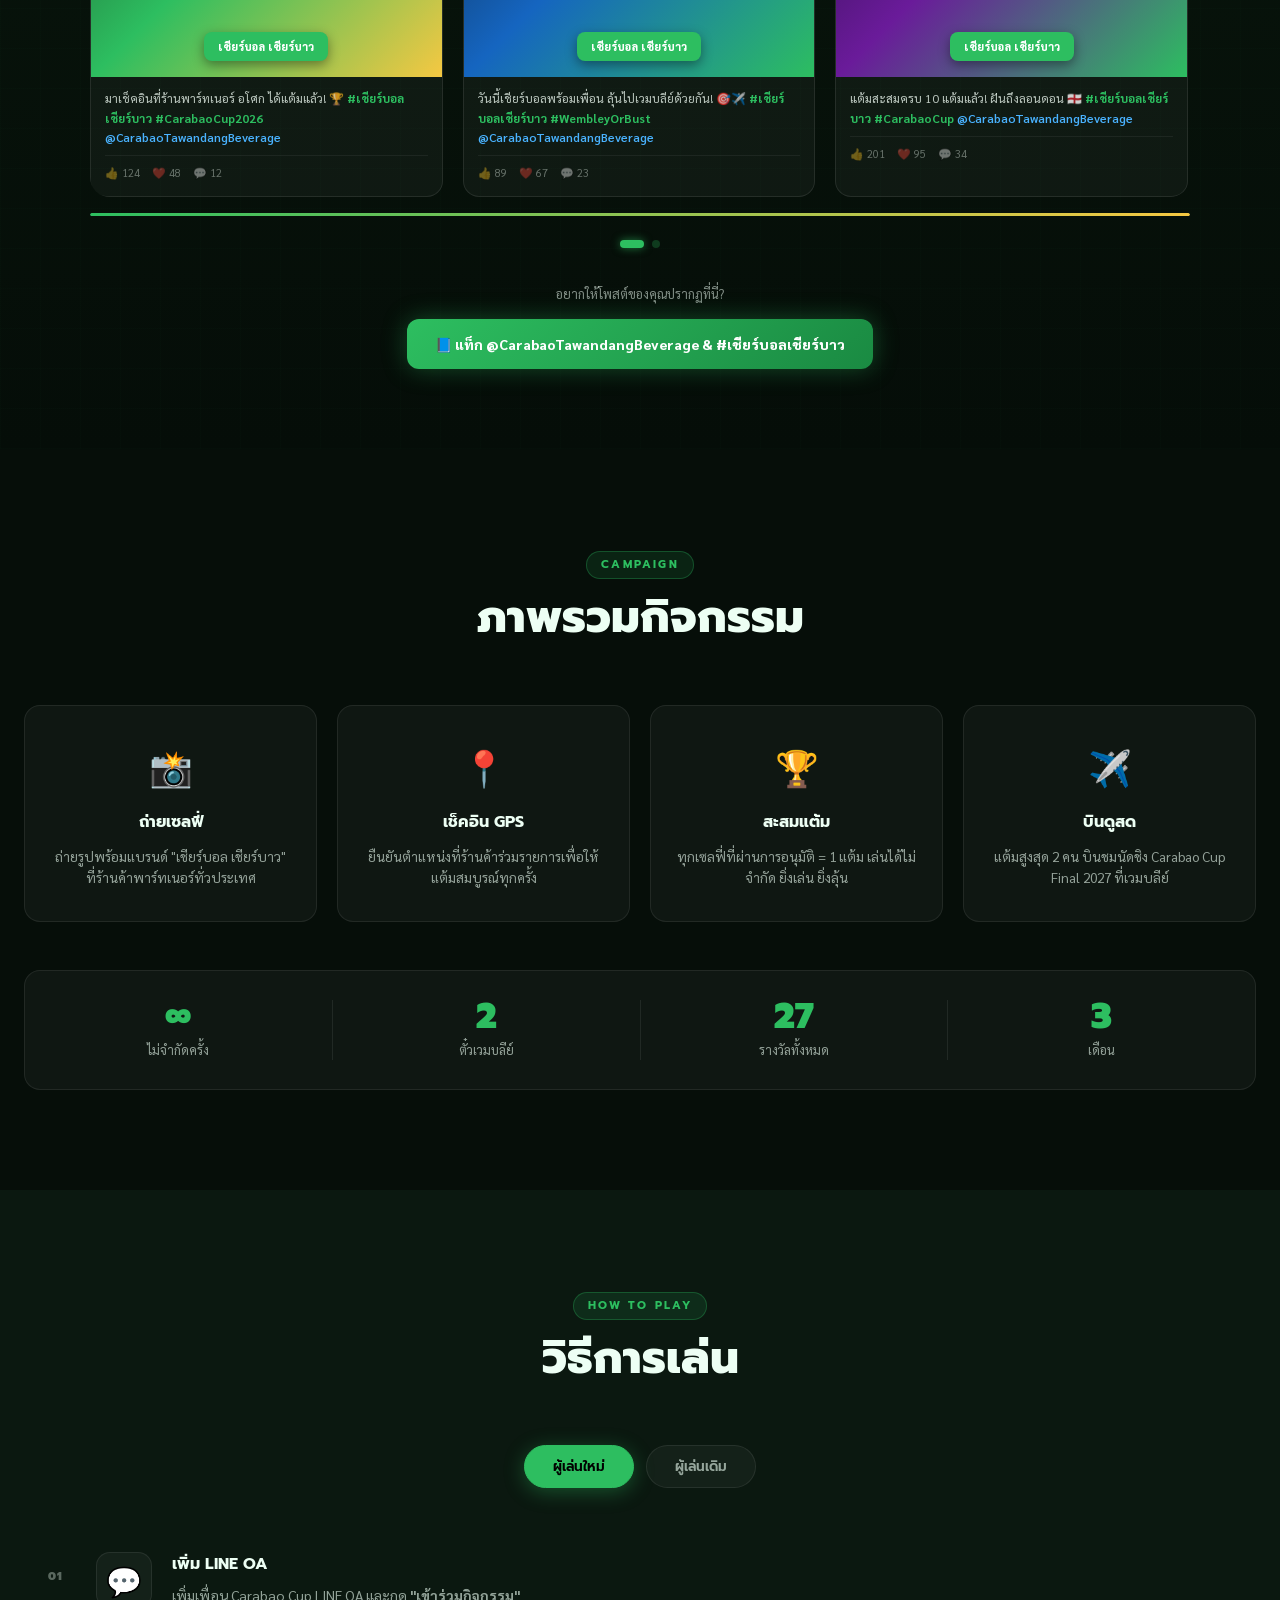
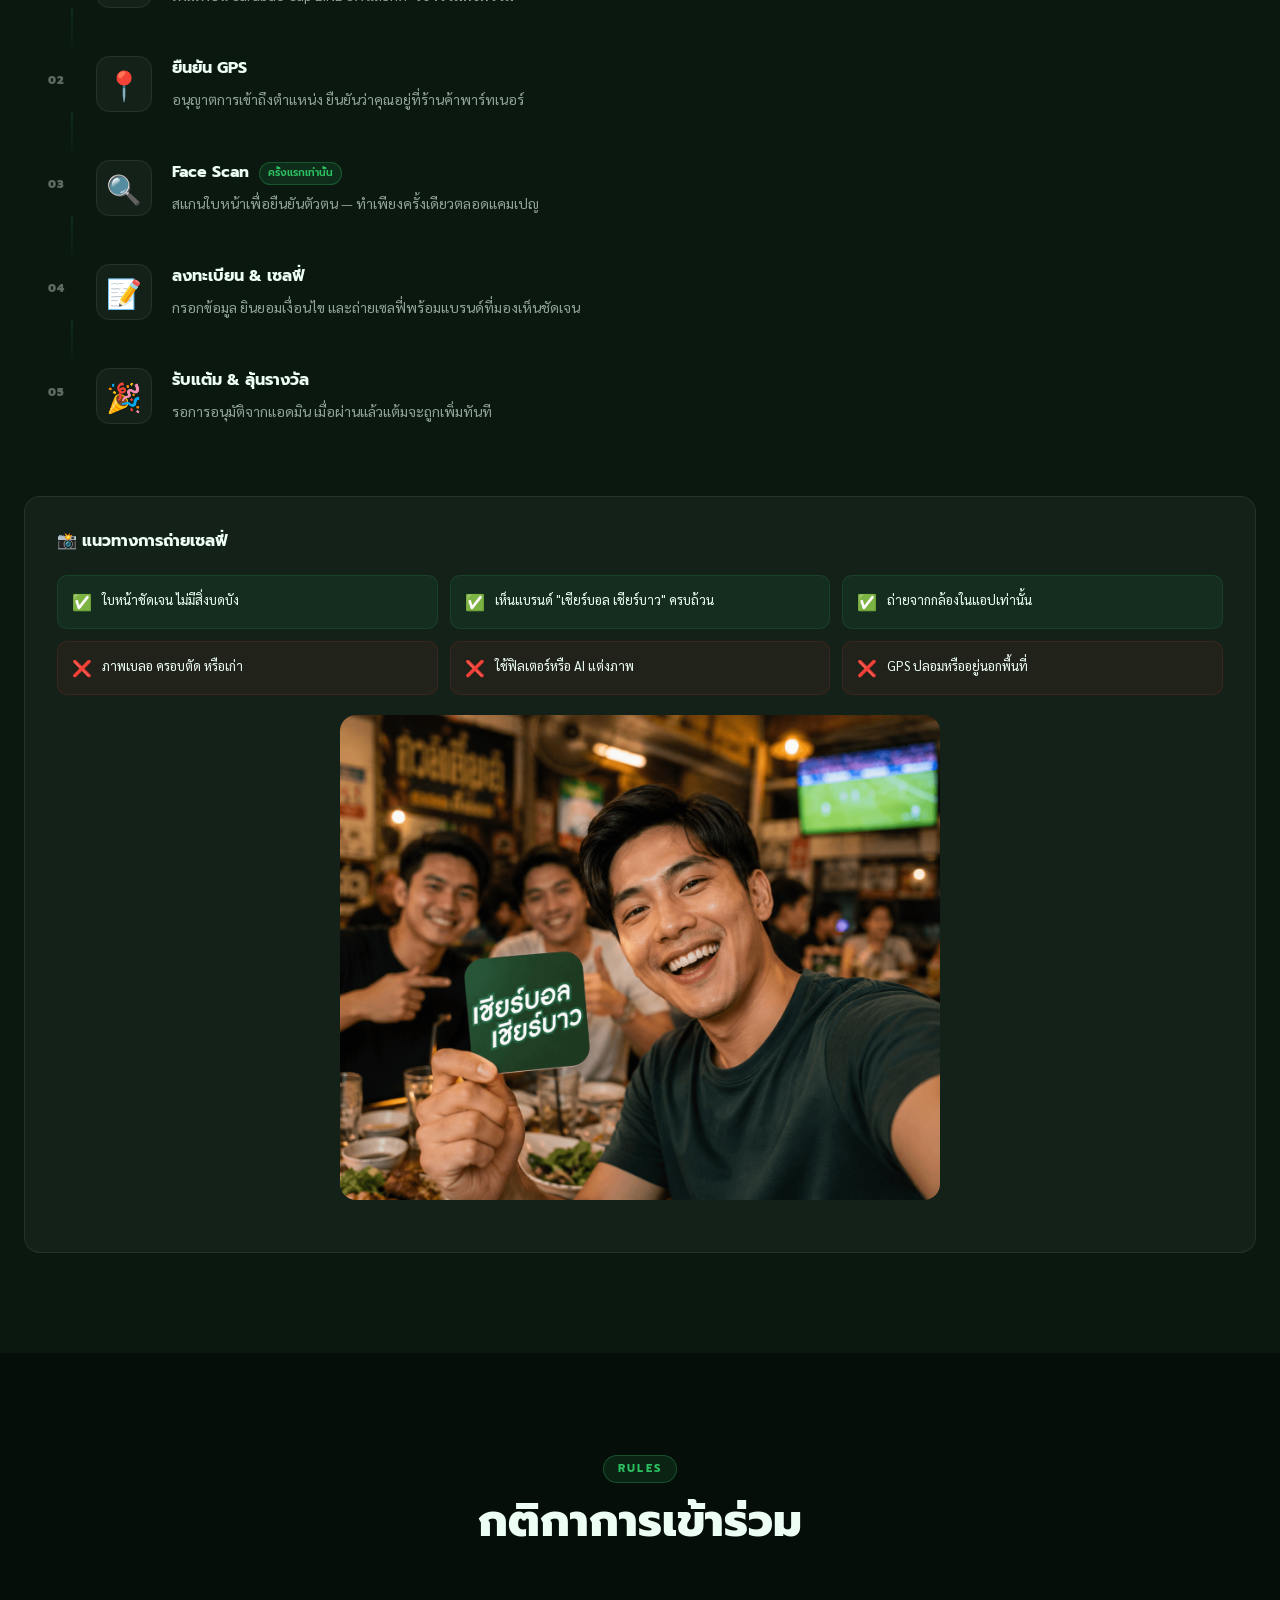
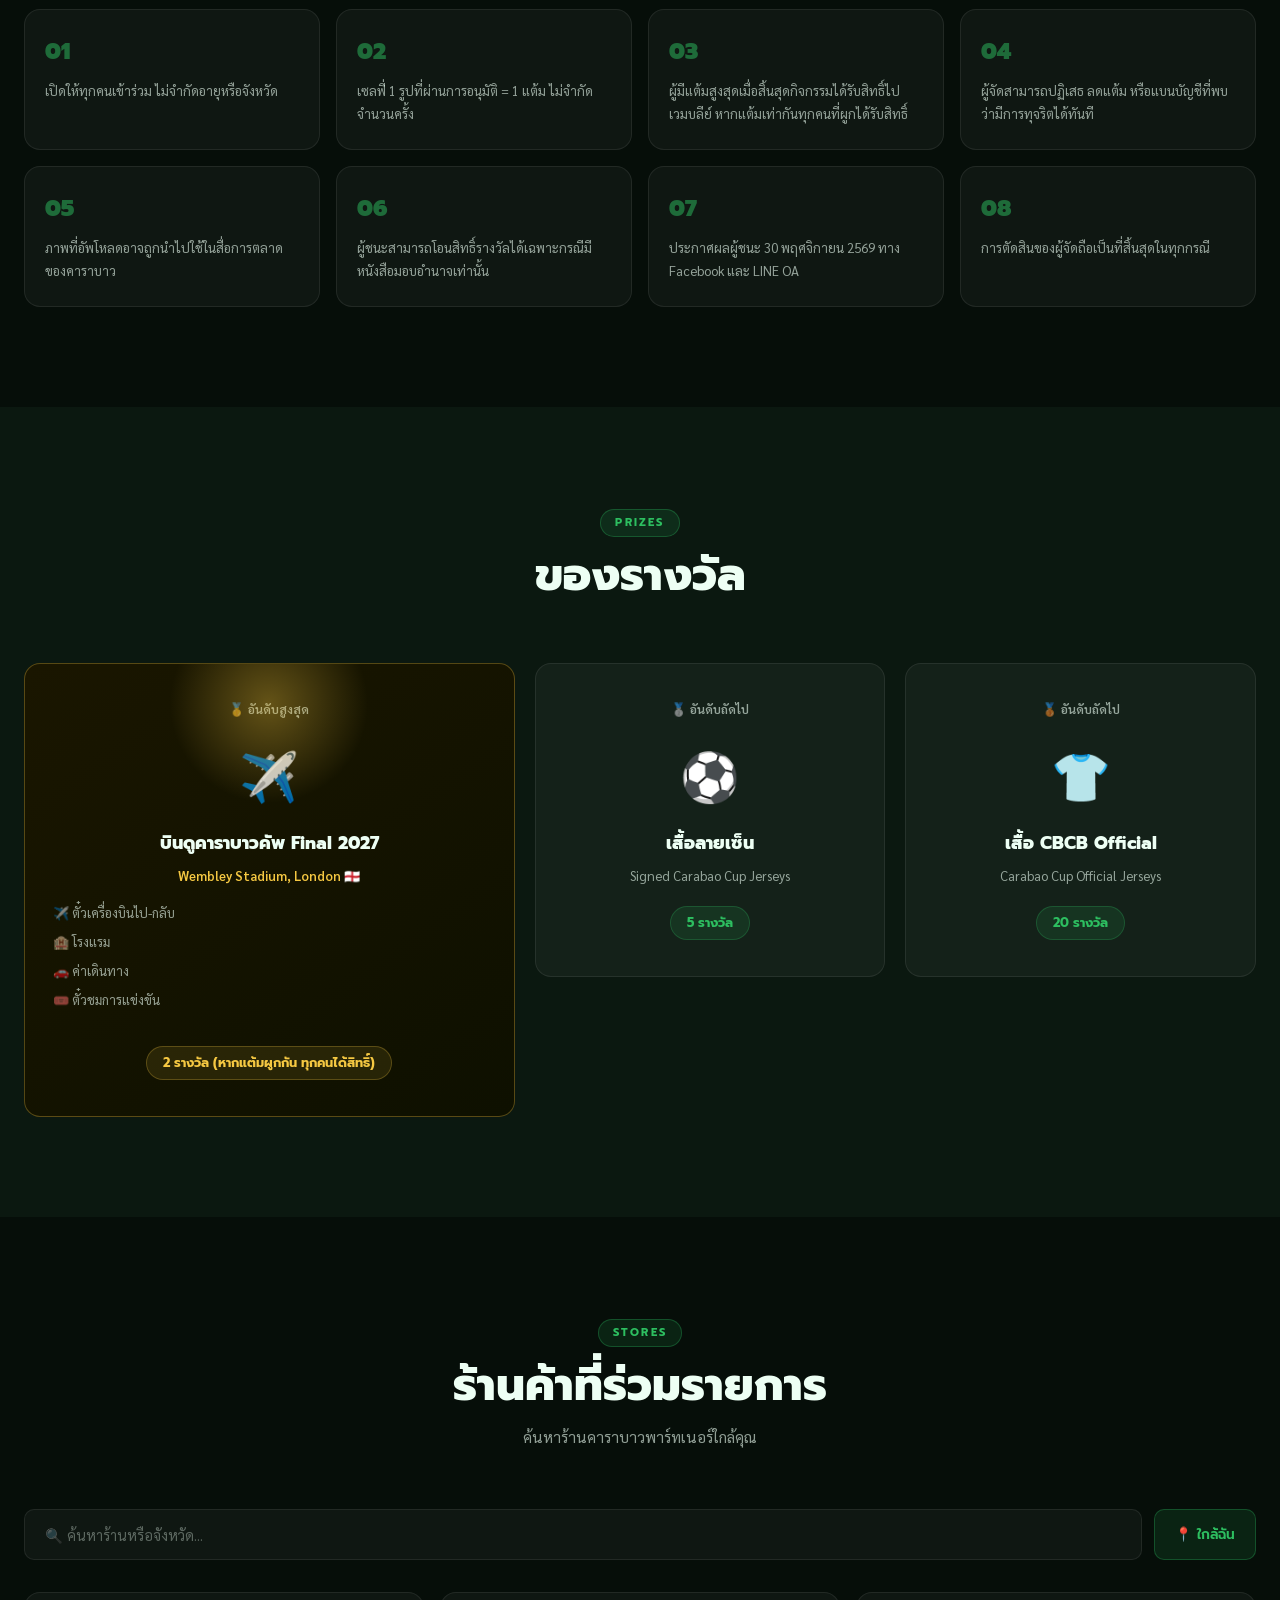
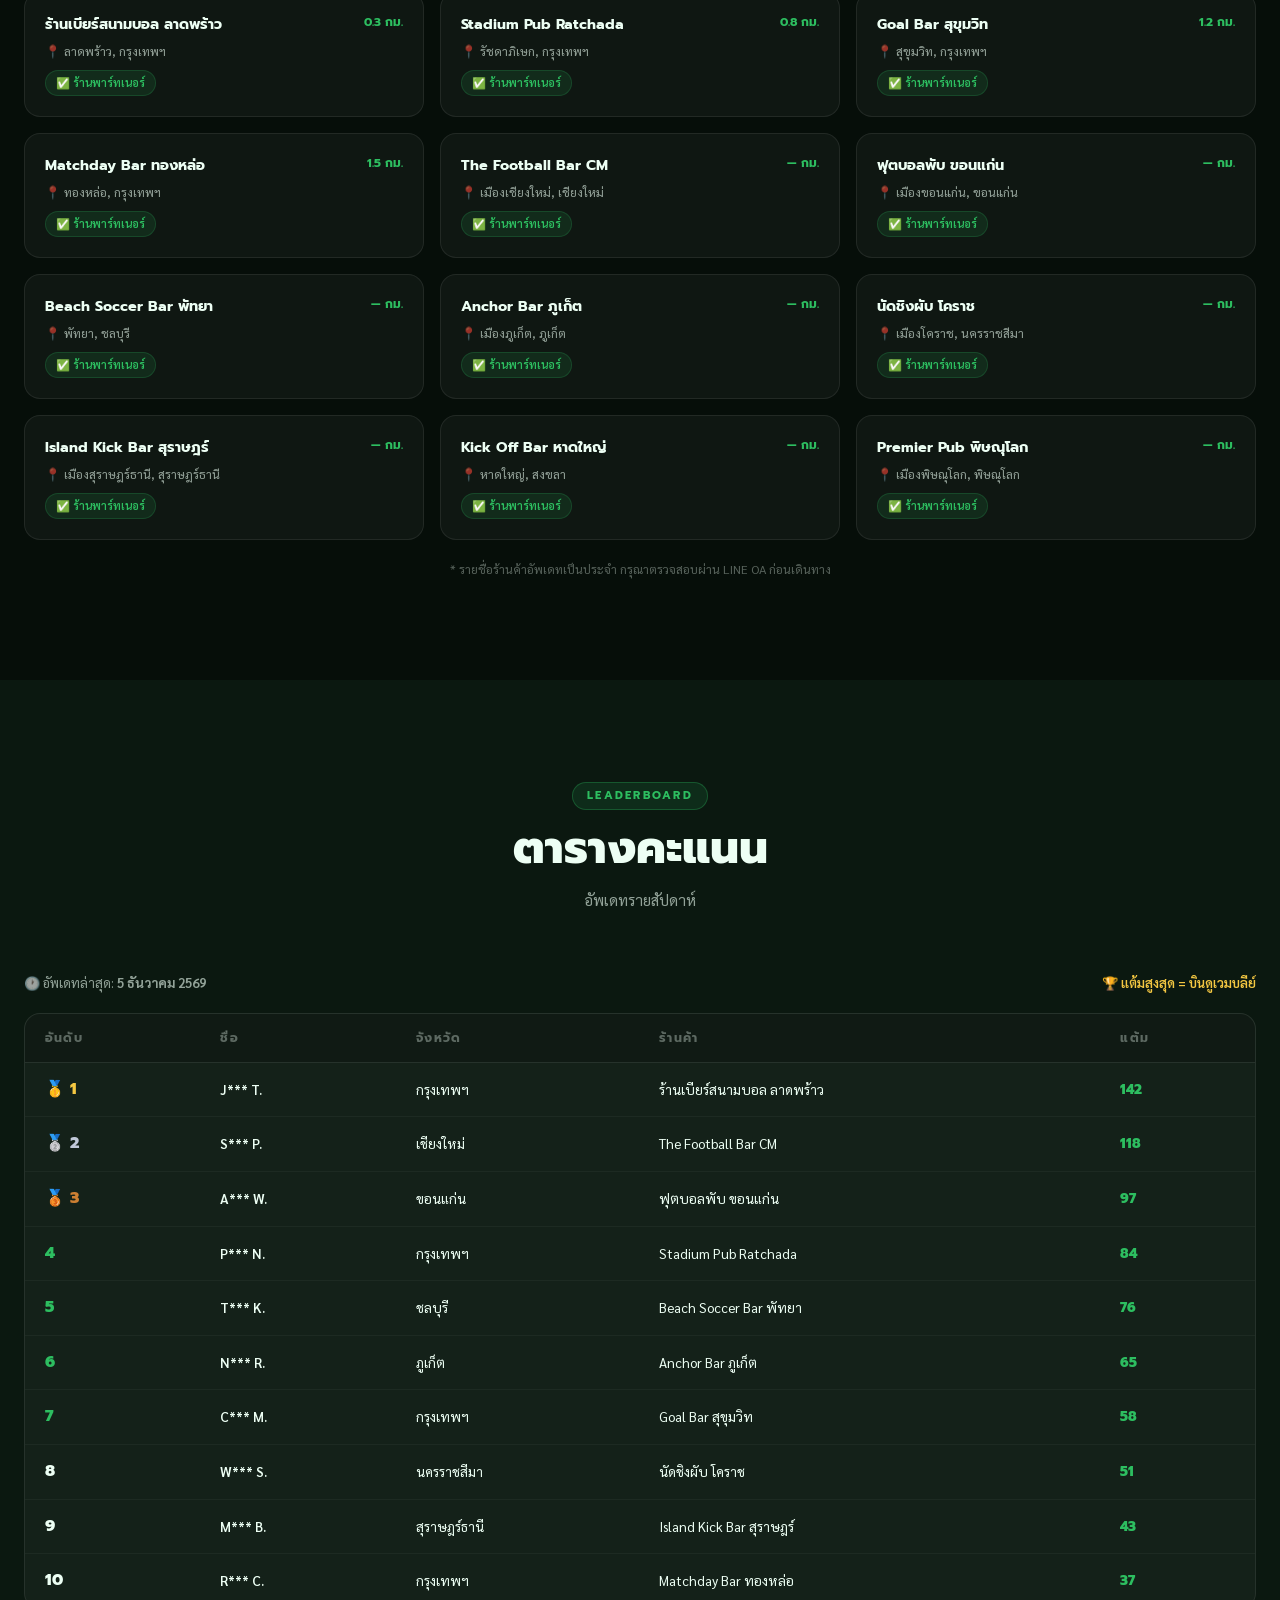
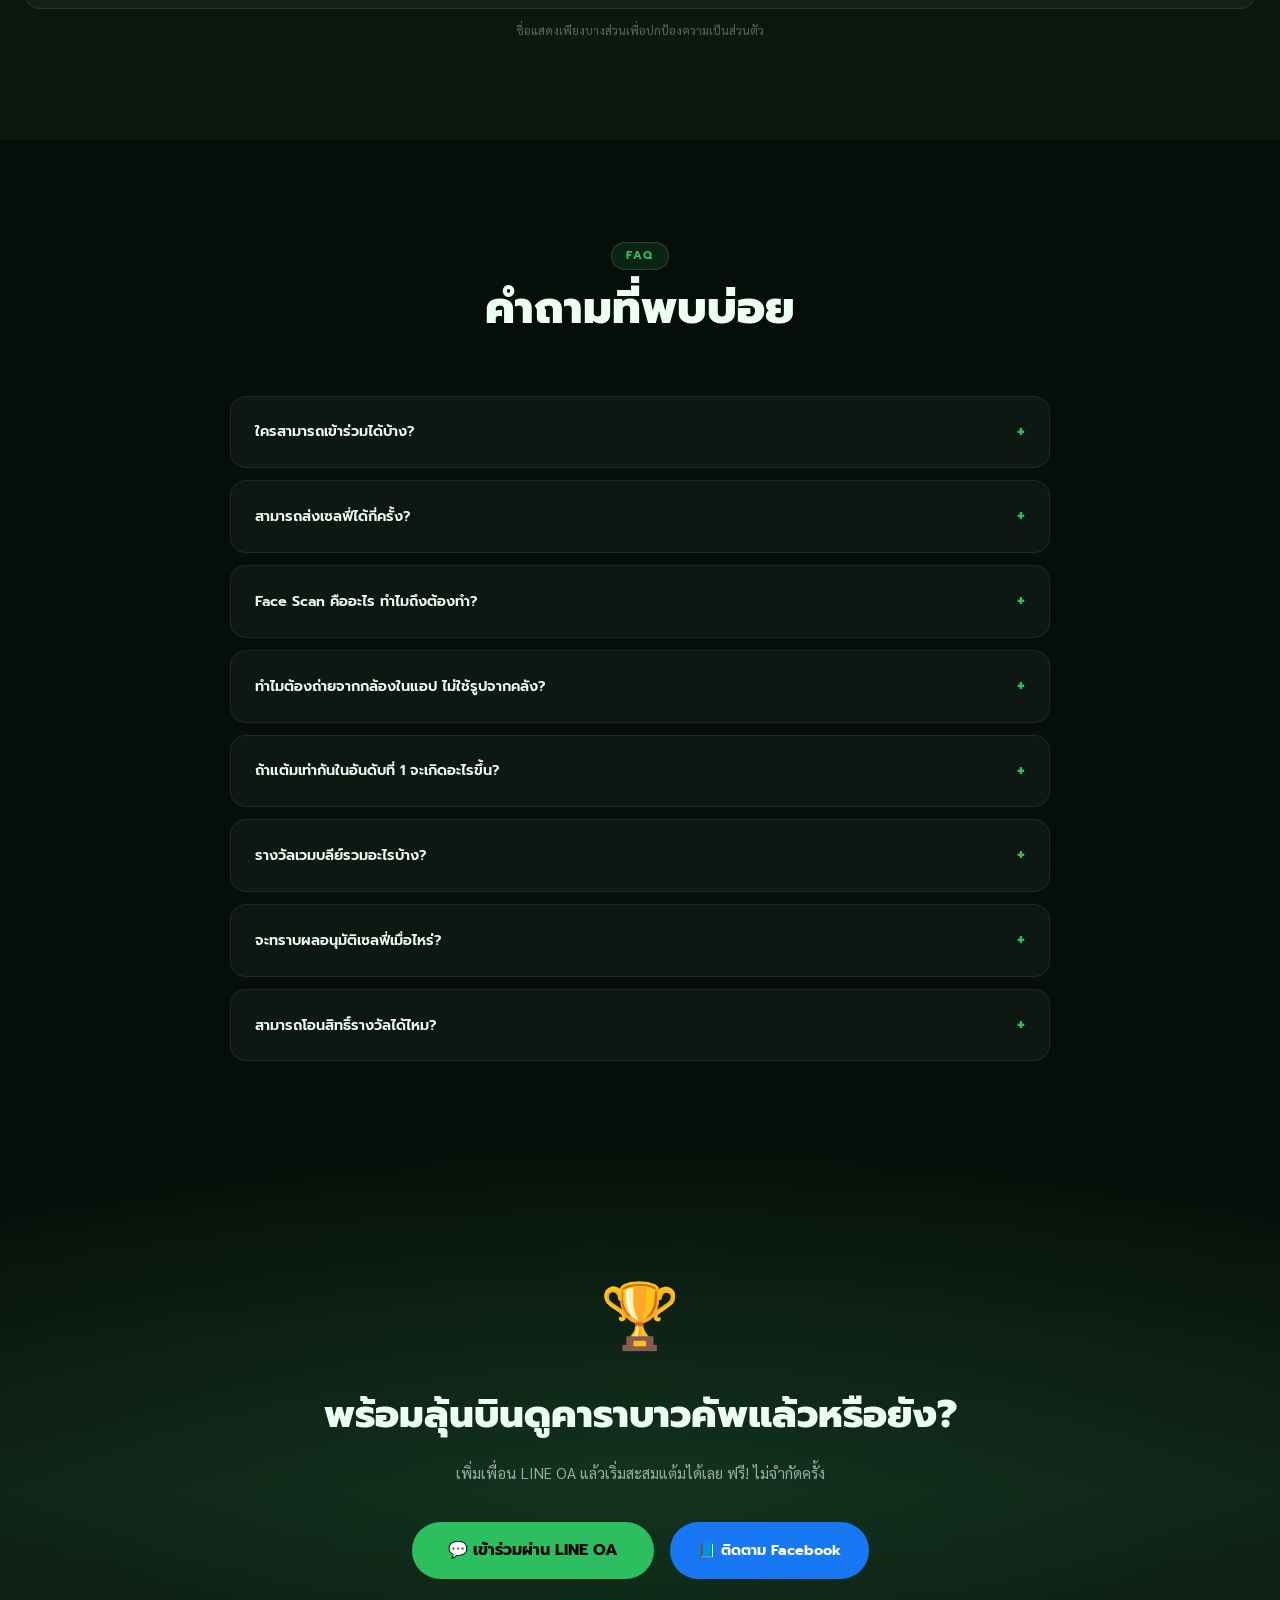
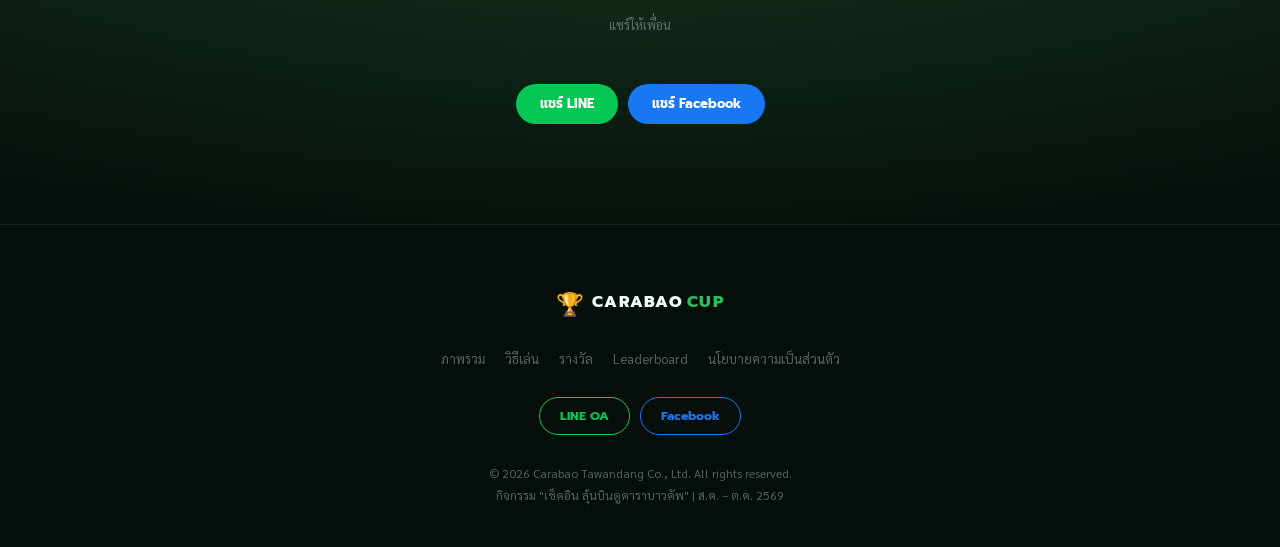
==== commit 811c9bec: "add social wall" ====
--- a/index.html
+++ b/index.html
@@ -6,6 +6,205 @@
 <title>เช็คอิน ลุ้นบินดูคาราบาวคัพ | Carabao Cup 2026</title>
 <link rel="stylesheet" href="style.css">
 <link href="https://fonts.googleapis.com/css2?family=Prompt:ital,wght@0,300;0,400;0,500;0,600;0,700;0,800;0,900;1,700&family=Sarabun:wght@300;400;500;600;700&display=swap" rel="stylesheet">
+<style id="social-wall-styles">
+/* ── SOCIAL WALL ── */
+.social-wall {
+  padding: 80px 20px;
+  background: linear-gradient(180deg, #0a1a0e 0%, #050d08 100%);
+  position: relative;
+  overflow: hidden;
+}
+.social-wall::before {
+  content: '';
+  position: absolute; inset: 0;
+  background-image:
+    repeating-linear-gradient(0deg, rgba(45,190,96,0.03) 0px, transparent 1px, transparent 40px),
+    repeating-linear-gradient(90deg, rgba(45,190,96,0.03) 0px, transparent 1px, transparent 40px);
+  pointer-events: none;
+}
+.social-wall-inner { max-width: 1100px; margin: 0 auto; position: relative; z-index: 1; }
+
+/* Section heading */
+.sw-heading { text-align: center; margin-bottom: 48px; }
+.sw-tag {
+  display: inline-block;
+  background: linear-gradient(135deg, #2dbe60, #1a8a42);
+  color: #fff; font-size: 11px; font-weight: 800;
+  letter-spacing: 3px; text-transform: uppercase;
+  padding: 6px 18px; border-radius: 20px; margin-bottom: 16px;
+  box-shadow: 0 0 20px rgba(45,190,96,0.35);
+}
+.sw-title {
+  font-size: clamp(26px, 4vw, 42px); font-weight: 800; line-height: 1.2;
+  margin-bottom: 10px;
+  background: linear-gradient(135deg, #fff 30%, #2dbe60 70%, #f5c842 100%);
+  -webkit-background-clip: text; -webkit-text-fill-color: transparent; background-clip: text;
+}
+.sw-subtitle { color: rgba(232,245,236,0.55); font-size: 15px; }
+.sw-hashtag {
+  display: inline-block; margin-top: 12px;
+  color: #2dbe60; font-size: 18px; font-weight: 800;
+  background: rgba(45,190,96,0.1); border: 1px solid rgba(45,190,96,0.3);
+  padding: 6px 20px; border-radius: 30px;
+  box-shadow: 0 0 16px rgba(45,190,96,0.2);
+}
+
+/* Slideshow wrapper */
+.sw-slideshow-wrap {
+  position: relative;
+  width: 100%;
+  overflow: hidden;
+  border-radius: 20px;
+}
+
+/* Track */
+.sw-track {
+  display: flex;
+  gap: 20px;
+  transition: transform 0.8s cubic-bezier(0.4, 0, 0.2, 1);
+  will-change: transform;
+}
+
+/* Each card */
+.sw-card {
+  flex: 0 0 calc(33.333% - 14px);
+  min-width: 280px;
+  background: rgba(255,255,255,0.04);
+  border: 1px solid rgba(255,255,255,0.09);
+  border-radius: 16px;
+  overflow: hidden;
+  transition: transform 0.3s, box-shadow 0.3s;
+}
+.sw-card:hover {
+  transform: translateY(-4px);
+  box-shadow: 0 12px 40px rgba(0,0,0,0.5), 0 0 20px rgba(45,190,96,0.1);
+}
+
+/* Card header — Facebook-style */
+.sw-card-header {
+  display: flex; align-items: center; gap:10px;
+  padding: 14px 14px 10px;
+}
+.sw-avatar {
+  width: 38px; height: 38px; border-radius: 50%; flex-shrink: 0;
+  object-fit: cover; border: 2px solid rgba(45,190,96,0.4);
+  display: flex; align-items: center; justify-content: center;
+  font-size: 18px; font-weight: 700;
+  background: linear-gradient(135deg, #2dbe60, #1a8a42);
+  color: #fff;
+}
+.sw-user-info { flex: 1; }
+.sw-username { font-size: 13px; font-weight: 700; color: #e8f5ec; }
+.sw-meta { font-size: 10px; color: rgba(232,245,236,0.45); margin-top: 2px; }
+.sw-fb-icon { color: #4ab3ff; font-size: 16px; }
+
+/* Post image */
+.sw-card-img {
+  width: 100%; aspect-ratio: 1/1; object-fit: cover;
+  background: linear-gradient(135deg, #0f2414, #1a3d20);
+  display: flex; align-items: center; justify-content: center;
+  font-size: 64px; position: relative; overflow: hidden;
+}
+.sw-card-img-placeholder {
+  width: 100%; aspect-ratio: 1/1;
+  display: flex; align-items: center; justify-content: center;
+  position: relative; overflow: hidden;
+}
+/* Fake photo backgrounds */
+.sw-card-img-placeholder::before {
+  content: '';
+  position: absolute; inset: 0;
+  background-size: cover; background-position: center;
+}
+.sw-bg-1::before { background: linear-gradient(135deg, #1a3d20 0%, #2dbe60 50%, #f5c842 100%); }
+.sw-bg-2::before { background: linear-gradient(135deg, #0d1b2a 0%, #1565c0 50%, #2dbe60 100%); }
+.sw-bg-3::before { background: linear-gradient(135deg, #1a0a2e 0%, #6a1b9a 50%, #2dbe60 100%); }
+.sw-bg-4::before { background: linear-gradient(135deg, #1a1a0a 0%, #f57f17 50%, #2dbe60 100%); }
+.sw-bg-5::before { background: linear-gradient(135deg, #0a1a1a 0%, #00695c 50%, #2dbe60 100%); }
+.sw-bg-6::before { background: linear-gradient(135deg, #1a0a0a 0%, #b71c1c 50%, #2dbe60 100%); }
+
+.sw-emoji-overlay {
+  position: relative; z-index: 1;
+  font-size: 56px; text-align: center;
+  filter: drop-shadow(0 4px 12px rgba(0,0,0,0.5));
+}
+.sw-sign-overlay {
+  position: absolute; bottom: 16px; left: 50%; transform: translateX(-50%);
+  background: #2dbe60; color: #fff;
+  font-size: 11px; font-weight: 800;
+  padding: 6px 14px; border-radius: 8px;
+  white-space: nowrap; z-index: 2;
+  box-shadow: 0 4px 12px rgba(0,0,0,0.4);
+}
+
+/* Card body */
+.sw-card-body { padding: 12px 14px 14px; }
+.sw-caption {
+  font-size: 12px; color: rgba(232,245,236,0.8);
+  line-height: 1.6; margin-bottom: 8px;
+}
+.sw-caption .sw-ht { color: #2dbe60; font-weight: 700; }
+.sw-caption .sw-page-tag { color: #4ab3ff; font-weight: 600; }
+.sw-reactions {
+  display: flex; align-items: center; gap: 12px;
+  font-size: 11px; color: rgba(232,245,236,0.4);
+  border-top: 1px solid rgba(255,255,255,0.06);
+  padding-top: 8px; margin-top: 4px;
+}
+.sw-reaction-item { display: flex; align-items: center; gap: 4px; }
+
+/* Dots navigation */
+.sw-dots {
+  display: flex; justify-content: center; gap: 8px; margin-top: 24px;
+}
+.sw-dot {
+  width: 8px; height: 8px; border-radius: 50%;
+  background: rgba(45,190,96,0.25);
+  cursor: pointer; transition: all 0.3s;
+  border: none; padding: 0;
+}
+.sw-dot.active {
+  background: #2dbe60;
+  box-shadow: 0 0 8px rgba(45,190,96,0.6);
+  width: 24px; border-radius: 4px;
+}
+
+/* Progress bar */
+.sw-progress-wrap {
+  width: 100%; height: 3px;
+  background: rgba(255,255,255,0.06);
+  border-radius: 2px; margin-top: 16px; overflow: hidden;
+}
+.sw-progress-bar {
+  height: 100%; width: 0%;
+  background: linear-gradient(90deg, #2dbe60, #f5c842);
+  border-radius: 2px;
+  transition: width linear;
+}
+
+/* Live badge */
+.sw-live-badge {
+  display: inline-flex; align-items: center; gap: 6px;
+  background: rgba(255,59,48,0.15); border: 1px solid rgba(255,59,48,0.3);
+  color: #ff6b6b; font-size: 10px; font-weight: 700;
+  padding: 4px 12px; border-radius: 20px; margin-bottom: 8px;
+  letter-spacing: 1px;
+}
+.sw-live-dot {
+  width: 6px; height: 6px; border-radius: 50%;
+  background: #ff3b30;
+  animation: sw-blink 1s ease-in-out infinite;
+}
+@keyframes sw-blink { 0%,100%{opacity:1} 50%{opacity:0.3} }
+
+/* Responsive */
+@media (max-width: 768px) {
+  .sw-card { flex: 0 0 calc(100% - 0px); min-width: 0; }
+}
+@media (min-width: 769px) and (max-width: 1024px) {
+  .sw-card { flex: 0 0 calc(50% - 10px); }
+}
+</style>
 </head>
 <body>
 
@@ -101,6 +300,226 @@
     <div class="scroll-dot"></div>
     <span>เลื่อนดูรายละเอียด</span>
   </a>
+</section>
+
+<section class="social-wall">
+  <div class="social-wall-inner">
+
+    <!-- Heading -->
+    <div class="sw-heading">
+      <div class="sw-tag">📲 Social Wall</div>
+      <div class="sw-live-badge"><span class="sw-live-dot"></span>LIVE FEED</div>
+      <h2 class="sw-title">แฟนบอลทั่วไทย<br>เชียร์พร้อมกัน!</h2>
+      <p class="sw-subtitle">แท็ก <strong style="color:#4ab3ff">@CarabaoTawandangBeverage</strong> และใช้แฮชแท็ก</p>
+      <div class="sw-hashtag">#เชียร์บอลเชียร์บาว</div>
+    </div>
+
+    <!-- Slideshow -->
+    <div class="sw-slideshow-wrap">
+      <div class="sw-track" id="swTrack">
+
+        <!-- CARD 1 -->
+        <div class="sw-card">
+          <div class="sw-card-header">
+            <div class="sw-avatar">ส</div>
+            <div class="sw-user-info">
+              <div class="sw-username">สมชาย ร.</div>
+              <div class="sw-meta">📍 ร้านค้าพาร์ทเนอร์ อโศก · 2 ชั่วโมงที่แล้ว</div>
+            </div>
+            <span class="sw-fb-icon">𝒇</span>
+          </div>
+          <div class="sw-card-img-placeholder sw-bg-1">
+            <div class="sw-emoji-overlay">🤳⚽</div>
+            <div class="sw-sign-overlay">เชียร์บอล เชียร์บาว</div>
+          </div>
+          <div class="sw-card-body">
+            <div class="sw-caption">
+              มาเช็คอินที่ร้านพาร์ทเนอร์ อโศก ได้แต้มแล้ว! 🏆
+              <span class="sw-ht">#เชียร์บอลเชียร์บาว</span>
+              <span class="sw-ht">#CarabaoCup2026</span>
+              <span class="sw-page-tag">@CarabaoTawandangBeverage</span>
+            </div>
+            <div class="sw-reactions">
+              <span class="sw-reaction-item">👍 124</span>
+              <span class="sw-reaction-item">❤️ 48</span>
+              <span class="sw-reaction-item">💬 12</span>
+            </div>
+          </div>
+        </div>
+
+        <!-- CARD 2 -->
+        <div class="sw-card">
+          <div class="sw-card-header">
+            <div class="sw-avatar" style="background:linear-gradient(135deg,#1565c0,#4ab3ff)">น</div>
+            <div class="sw-user-info">
+              <div class="sw-username">นภา ว.</div>
+              <div class="sw-meta">📍 เซ็นทรัล ลาดพร้าว · 5 ชั่วโมงที่แล้ว</div>
+            </div>
+            <span class="sw-fb-icon">𝒇</span>
+          </div>
+          <div class="sw-card-img-placeholder sw-bg-2">
+            <div class="sw-emoji-overlay">🏆✈️</div>
+            <div class="sw-sign-overlay">เชียร์บอล เชียร์บาว</div>
+          </div>
+          <div class="sw-card-body">
+            <div class="sw-caption">
+              วันนี้เชียร์บอลพร้อมเพื่อน ลุ้นไปเวมบลีย์ด้วยกัน! 🎯✈️
+              <span class="sw-ht">#เชียร์บอลเชียร์บาว</span>
+              <span class="sw-ht">#WembleyOrBust</span>
+              <span class="sw-page-tag">@CarabaoTawandangBeverage</span>
+            </div>
+            <div class="sw-reactions">
+              <span class="sw-reaction-item">👍 89</span>
+              <span class="sw-reaction-item">❤️ 67</span>
+              <span class="sw-reaction-item">💬 23</span>
+            </div>
+          </div>
+        </div>
+
+        <!-- CARD 3 -->
+        <div class="sw-card">
+          <div class="sw-card-header">
+            <div class="sw-avatar" style="background:linear-gradient(135deg,#6a1b9a,#9b7fe8)">ก</div>
+            <div class="sw-user-info">
+              <div class="sw-username">กานต์ ป.</div>
+              <div class="sw-meta">📍 Big C รังสิต · เมื่อวาน</div>
+            </div>
+            <span class="sw-fb-icon">𝒇</span>
+          </div>
+          <div class="sw-card-img-placeholder sw-bg-3">
+            <div class="sw-emoji-overlay">⚽🎉</div>
+            <div class="sw-sign-overlay">เชียร์บอล เชียร์บาว</div>
+          </div>
+          <div class="sw-card-body">
+            <div class="sw-caption">
+              แต้มสะสมครบ 10 แต้มแล้ว! ฝันถึงลอนดอน 🏴󠁧󠁢󠁥󠁮󠁧󠁿
+              <span class="sw-ht">#เชียร์บอลเชียร์บาว</span>
+              <span class="sw-ht">#CarabaoCup</span>
+              <span class="sw-page-tag">@CarabaoTawandangBeverage</span>
+            </div>
+            <div class="sw-reactions">
+              <span class="sw-reaction-item">👍 201</span>
+              <span class="sw-reaction-item">❤️ 95</span>
+              <span class="sw-reaction-item">💬 34</span>
+            </div>
+          </div>
+        </div>
+
+        <!-- CARD 4 -->
+        <div class="sw-card">
+          <div class="sw-card-header">
+            <div class="sw-avatar" style="background:linear-gradient(135deg,#f57f17,#ffd740)">ม</div>
+            <div class="sw-user-info">
+              <div class="sw-username">มานะ ส.</div>
+              <div class="sw-meta">📍 Makro ชลบุรี · 2 วันที่แล้ว</div>
+            </div>
+            <span class="sw-fb-icon">𝒇</span>
+          </div>
+          <div class="sw-card-img-placeholder sw-bg-4">
+            <div class="sw-emoji-overlay">🤳🏅</div>
+            <div class="sw-sign-overlay">เชียร์บอล เชียร์บาว</div>
+          </div>
+          <div class="sw-card-body">
+            <div class="sw-caption">
+              มาจากชลบุรีไม่ยอมแพ้! เช็คอินทุกวัน 💪
+              <span class="sw-ht">#เชียร์บอลเชียร์บาว</span>
+              <span class="sw-ht">#ลุ้นเวมบลีย์</span>
+              <span class="sw-page-tag">@CarabaoTawandangBeverage</span>
+            </div>
+            <div class="sw-reactions">
+              <span class="sw-reaction-item">👍 156</span>
+              <span class="sw-reaction-item">❤️ 72</span>
+              <span class="sw-reaction-item">💬 18</span>
+            </div>
+          </div>
+        </div>
+
+        <!-- CARD 5 -->
+        <div class="sw-card">
+          <div class="sw-card-header">
+            <div class="sw-avatar" style="background:linear-gradient(135deg,#00695c,#2dbe60)">พ</div>
+            <div class="sw-user-info">
+              <div class="sw-username">พิม ท.</div>
+              <div class="sw-meta">📍 Tops Supermarket · 3 วันที่แล้ว</div>
+            </div>
+            <span class="sw-fb-icon">𝒇</span>
+          </div>
+          <div class="sw-card-img-placeholder sw-bg-5">
+            <div class="sw-emoji-overlay">👭⚽</div>
+            <div class="sw-sign-overlay">เชียร์บอล เชียร์บาว</div>
+          </div>
+          <div class="sw-card-body">
+            <div class="sw-caption">
+              มากับแก๊งสาว เช็คอินพร้อมกัน 4 แต้ม! 🎊
+              <span class="sw-ht">#เชียร์บอลเชียร์บาว</span>
+              <span class="sw-ht">#GirlsWhoPlay</span>
+              <span class="sw-page-tag">@CarabaoTawandangBeverage</span>
+            </div>
+            <div class="sw-reactions">
+              <span class="sw-reaction-item">👍 312</span>
+              <span class="sw-reaction-item">❤️ 143</span>
+              <span class="sw-reaction-item">💬 56</span>
+            </div>
+          </div>
+        </div>
+
+        <!-- CARD 6 -->
+        <div class="sw-card">
+          <div class="sw-card-header">
+            <div class="sw-avatar" style="background:linear-gradient(135deg,#b71c1c,#ff6b4a)">ต</div>
+            <div class="sw-user-info">
+              <div class="sw-username">ตั้ม อ.</div>
+              <div class="sw-meta">📍 Family Mart สีลม · 4 วันที่แล้ว</div>
+            </div>
+            <span class="sw-fb-icon">𝒇</span>
+          </div>
+          <div class="sw-card-img-placeholder sw-bg-6">
+            <div class="sw-emoji-overlay">🏆🔥</div>
+            <div class="sw-sign-overlay">เชียร์บอล เชียร์บาว</div>
+          </div>
+          <div class="sw-card-body">
+            <div class="sw-caption">
+              ทำงานใกล้ร้าน เช็คอินทุกวันไม่มีหยุด 🔥
+              <span class="sw-ht">#เชียร์บอลเชียร์บาว</span>
+              <span class="sw-ht">#EverydayCheckin</span>
+              <span class="sw-page-tag">@CarabaoTawandangBeverage</span>
+            </div>
+            <div class="sw-reactions">
+              <span class="sw-reaction-item">👍 98</span>
+              <span class="sw-reaction-item">❤️ 41</span>
+              <span class="sw-reaction-item">💬 9</span>
+            </div>
+          </div>
+        </div>
+
+      </div><!-- end sw-track -->
+    </div><!-- end sw-slideshow-wrap -->
+
+    <!-- Progress bar -->
+    <div class="sw-progress-wrap">
+      <div class="sw-progress-bar" id="swProgress"></div>
+    </div>
+
+    <!-- Dots -->
+    <div class="sw-dots" id="swDots"></div>
+
+    <!-- CTA -->
+    <div style="text-align:center;margin-top:36px;">
+      <p style="color:rgba(232,245,236,0.55);font-size:13px;margin-bottom:14px;">
+        อยากให้โพสต์ของคุณปรากฏที่นี่?
+      </p>
+      <a href="https://www.facebook.com/CarabaoTawandangBeverage/"
+         target="_blank"
+         style="display:inline-flex;align-items:center;gap:8px;
+                background:linear-gradient(135deg,#2dbe60,#1a8a42);
+                color:#fff;font-weight:800;font-size:14px;
+                padding:14px 28px;border-radius:12px;text-decoration:none;
+                box-shadow:0 0 24px rgba(45,190,96,0.35);">
+        📘 แท็ก @CarabaoTawandangBeverage &amp; #เชียร์บอลเชียร์บาว
+      </a>
+    </div>
+
+  </div>
 </section>
 
 <section class="section" id="overview">
@@ -349,5 +768,88 @@
 </div>
 
 <script src="script.js"></script>
+<script id="social-wall-js">
+(function() {
+  const SLIDE_DURATION = 30000; // 30 seconds
+  const track    = document.getElementById('swTrack');
+  const dotsWrap = document.getElementById('swDots');
+  const progress = document.getElementById('swProgress');
+  if (!track) return;
+
+  const cards       = track.querySelectorAll('.sw-card');
+  const cardWidth   = () => cards[0].offsetWidth + 20; // 20px gap
+  let visibleCount  = () => window.innerWidth >= 1025 ? 3 : window.innerWidth >= 769 ? 2 : 1;
+  let total         = Math.ceil(cards.length / visibleCount());
+  let current       = 0;
+  let timer, progressTimer;
+
+  // Build dots
+  function buildDots() {
+    dotsWrap.innerHTML = '';
+    total = Math.ceil(cards.length / visibleCount());
+    for (let i = 0; i < total; i++) {
+      const d = document.createElement('button');
+      d.className = 'sw-dot' + (i === current ? ' active' : '');
+      d.setAttribute('aria-label', 'Slide ' + (i+1));
+      d.onclick = () => goTo(i);
+      dotsWrap.appendChild(d);
+    }
+  }
+
+  function updateDots() {
+    dotsWrap.querySelectorAll('.sw-dot').forEach((d,i) => {
+      d.classList.toggle('active', i === current);
+    });
+  }
+
+  function goTo(index) {
+    current = (index + total) % total;
+    const offset = current * visibleCount() * cardWidth();
+    track.style.transform = `translateX(-${offset}px)`;
+    updateDots();
+    resetProgress();
+  }
+
+  function next() { goTo(current + 1); }
+
+  function resetProgress() {
+    clearInterval(progressTimer);
+    progress.style.transition = 'none';
+    progress.style.width = '0%';
+    setTimeout(() => {
+      progress.style.transition = `width ${SLIDE_DURATION}ms linear`;
+      progress.style.width = '100%';
+    }, 50);
+  }
+
+  function startAuto() {
+    clearInterval(timer);
+    timer = setInterval(next, SLIDE_DURATION);
+    resetProgress();
+  }
+
+  // Pause on hover
+  track.addEventListener('mouseenter', () => {
+    clearInterval(timer);
+    clearInterval(progressTimer);
+  });
+  track.addEventListener('mouseleave', startAuto);
+
+  // Touch swipe support
+  let touchStartX = 0;
+  track.addEventListener('touchstart', e => { touchStartX = e.touches[0].clientX; }, {passive:true});
+  track.addEventListener('touchend', e => {
+    const diff = touchStartX - e.changedTouches[0].clientX;
+    if (Math.abs(diff) > 50) diff > 0 ? next() : goTo(current - 1);
+  });
+
+  // Resize
+  window.addEventListener('resize', () => { buildDots(); goTo(0); });
+
+  // Init
+  buildDots();
+  startAuto();
+})();
+</script>
 </body>
 </html>
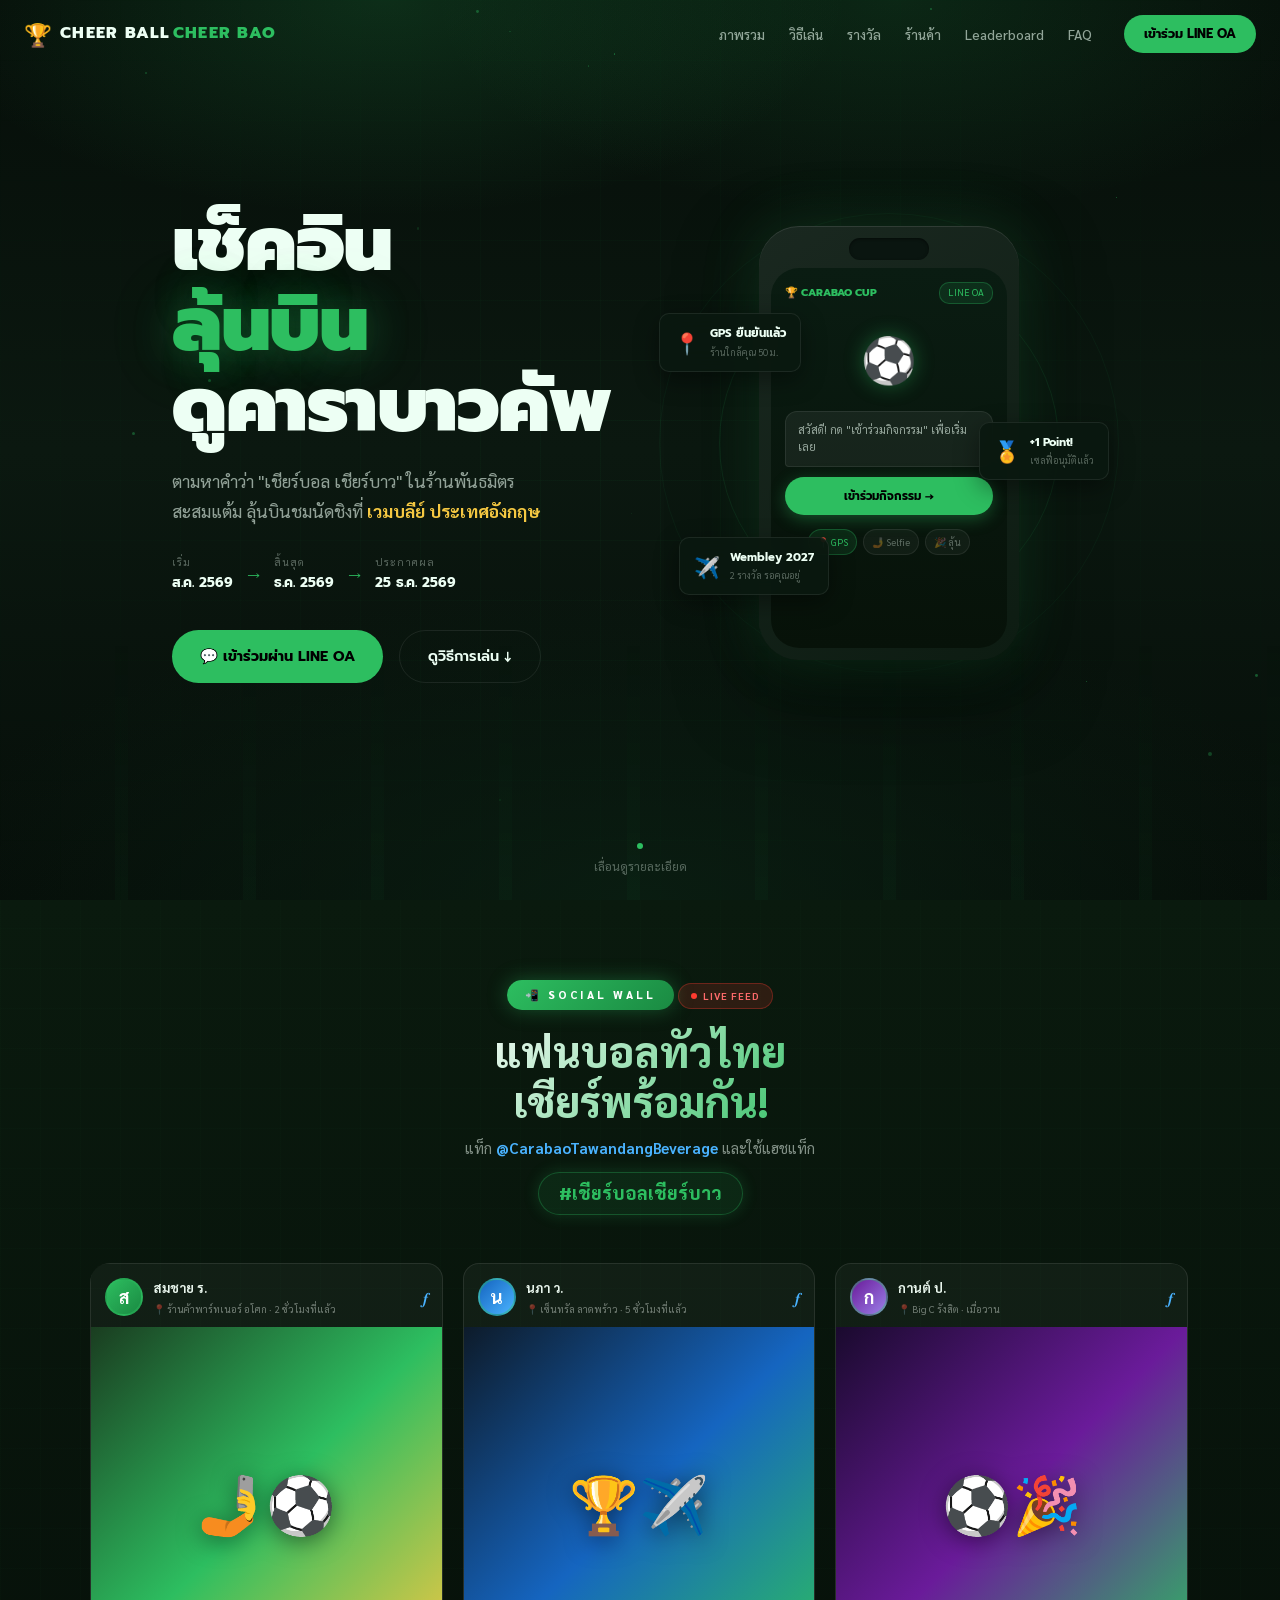
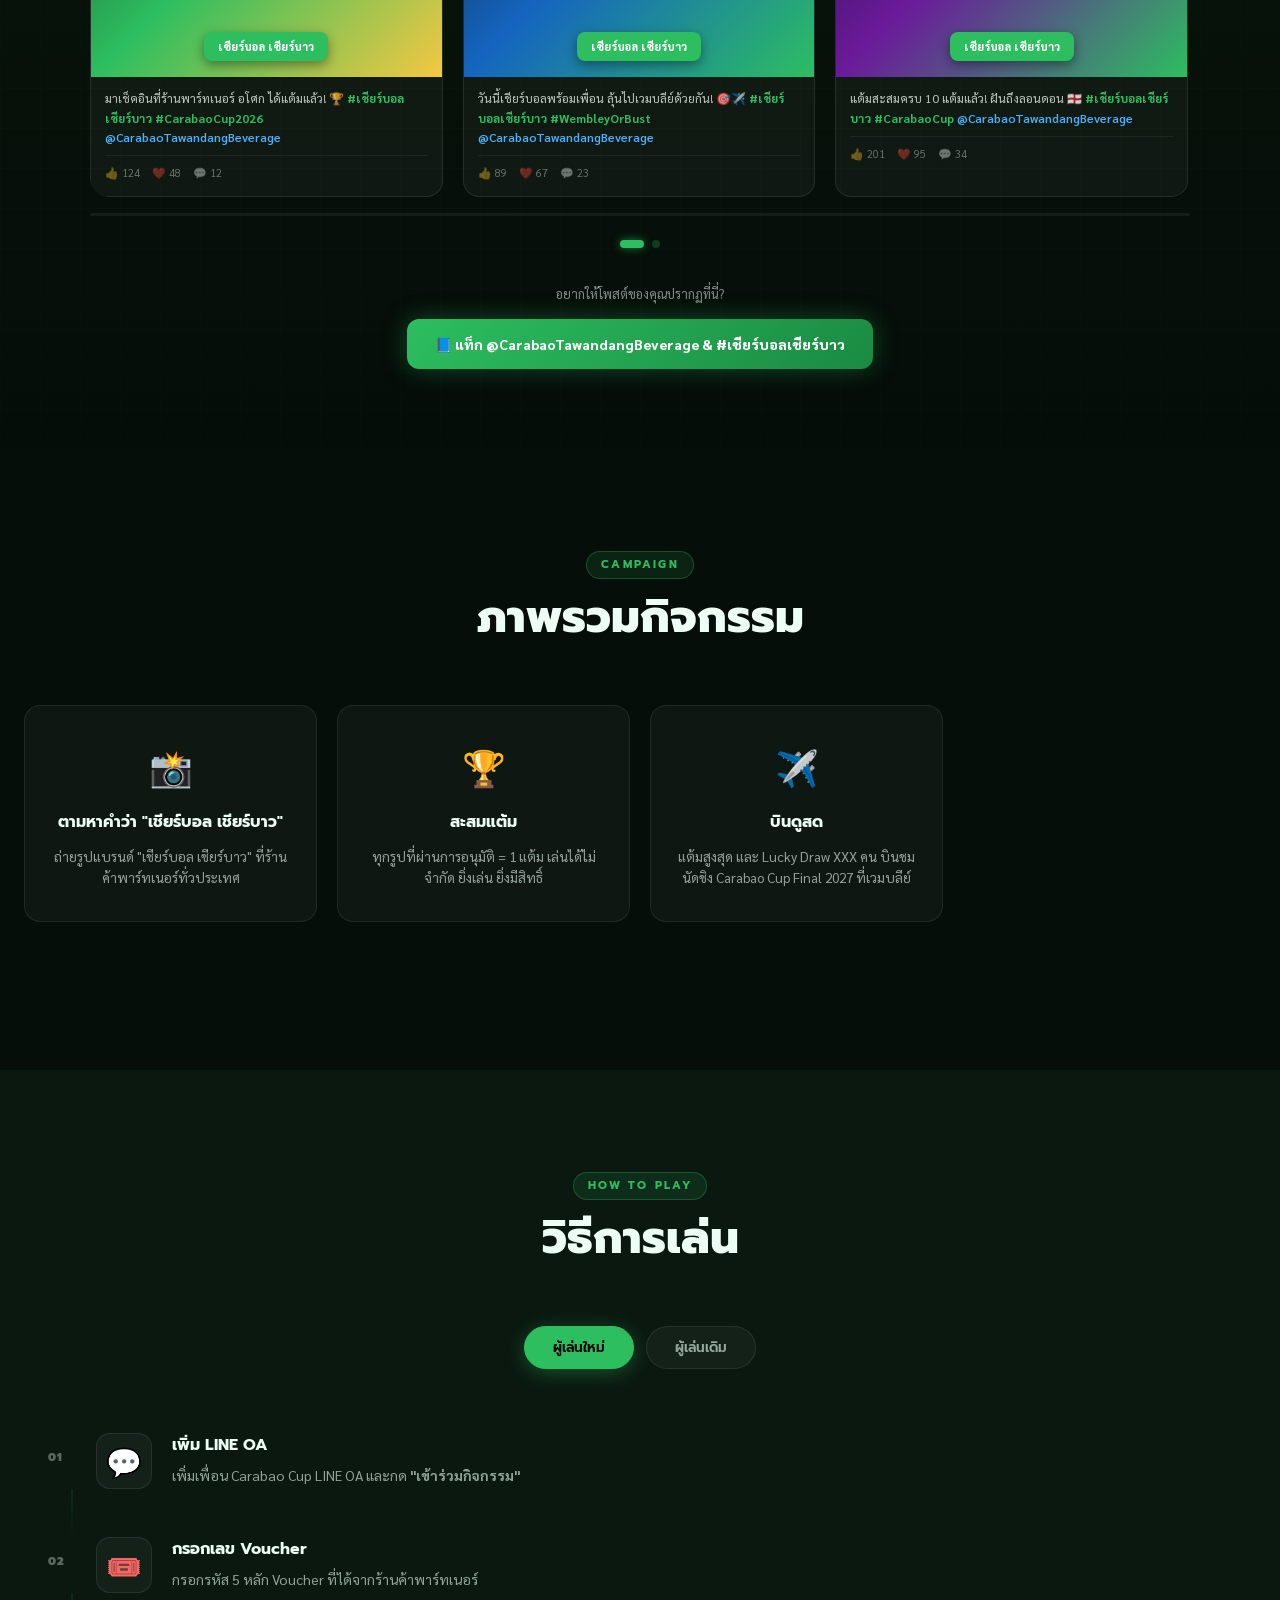
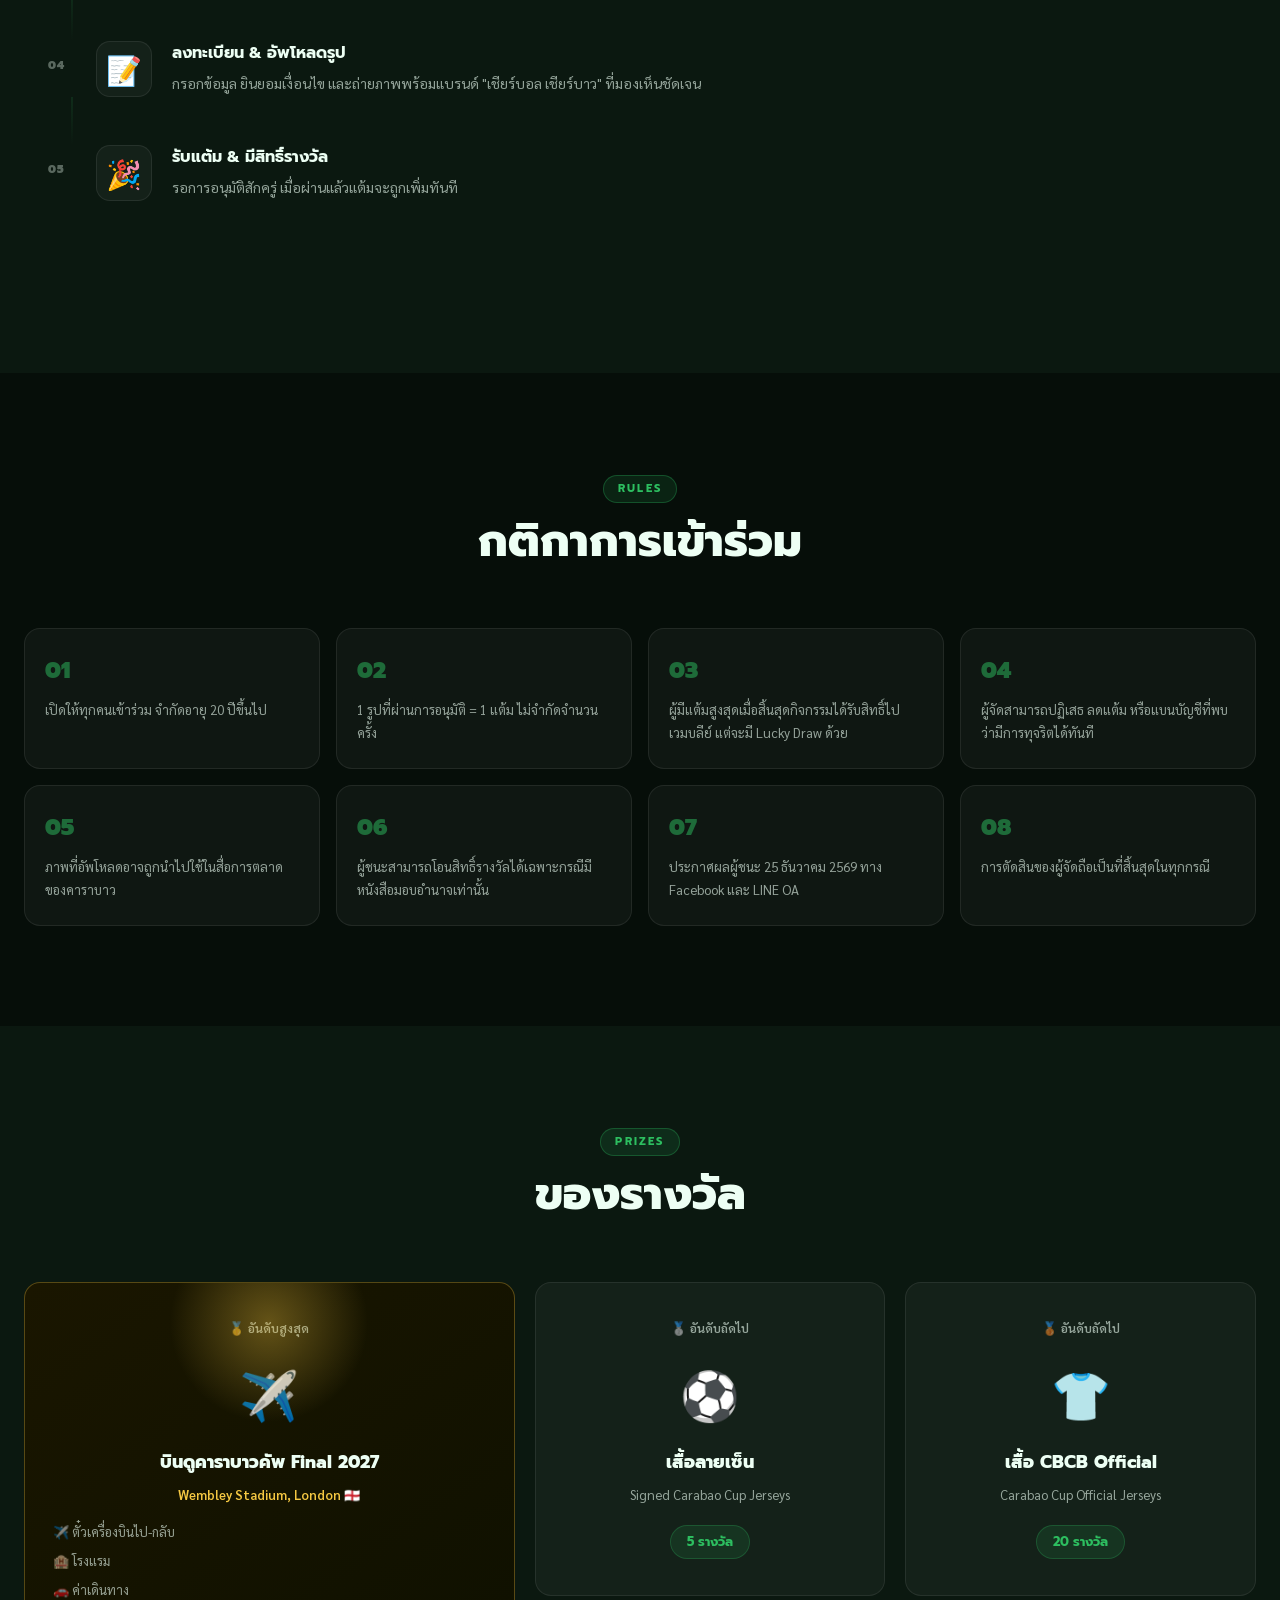
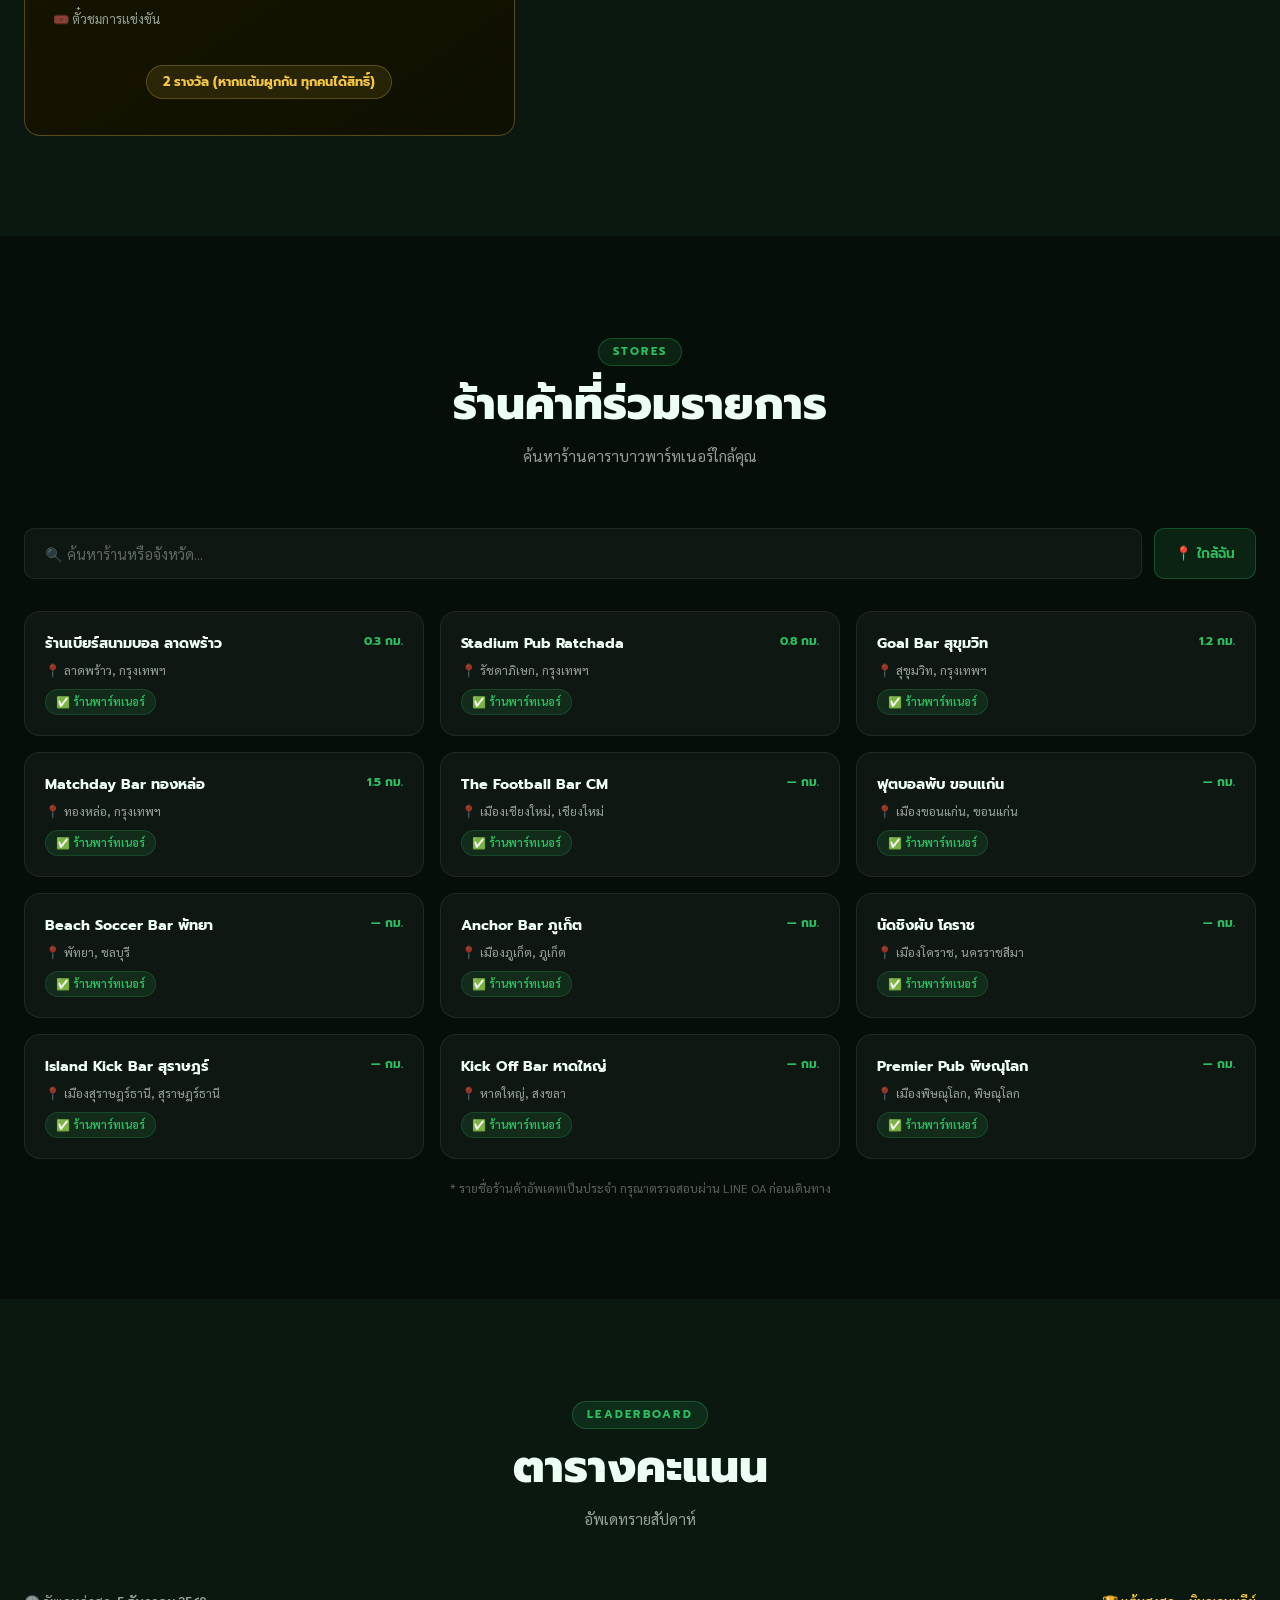
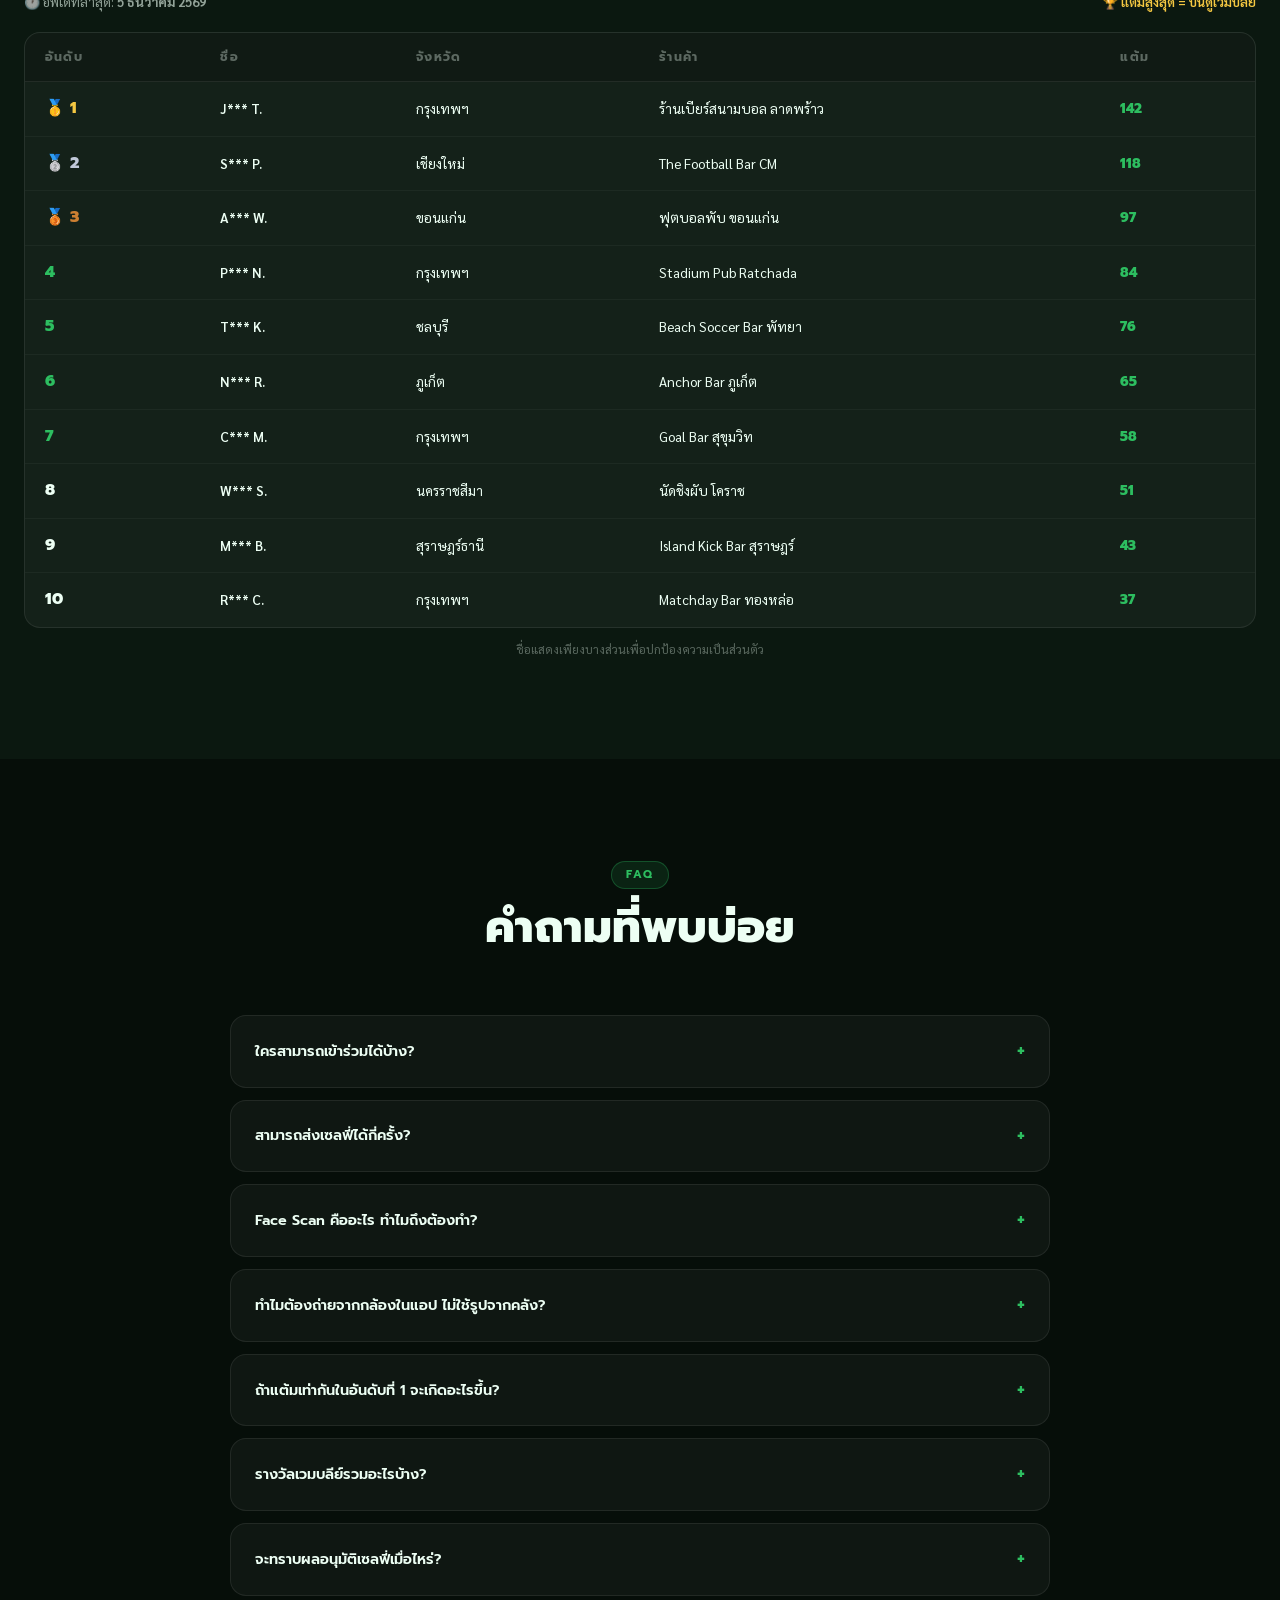
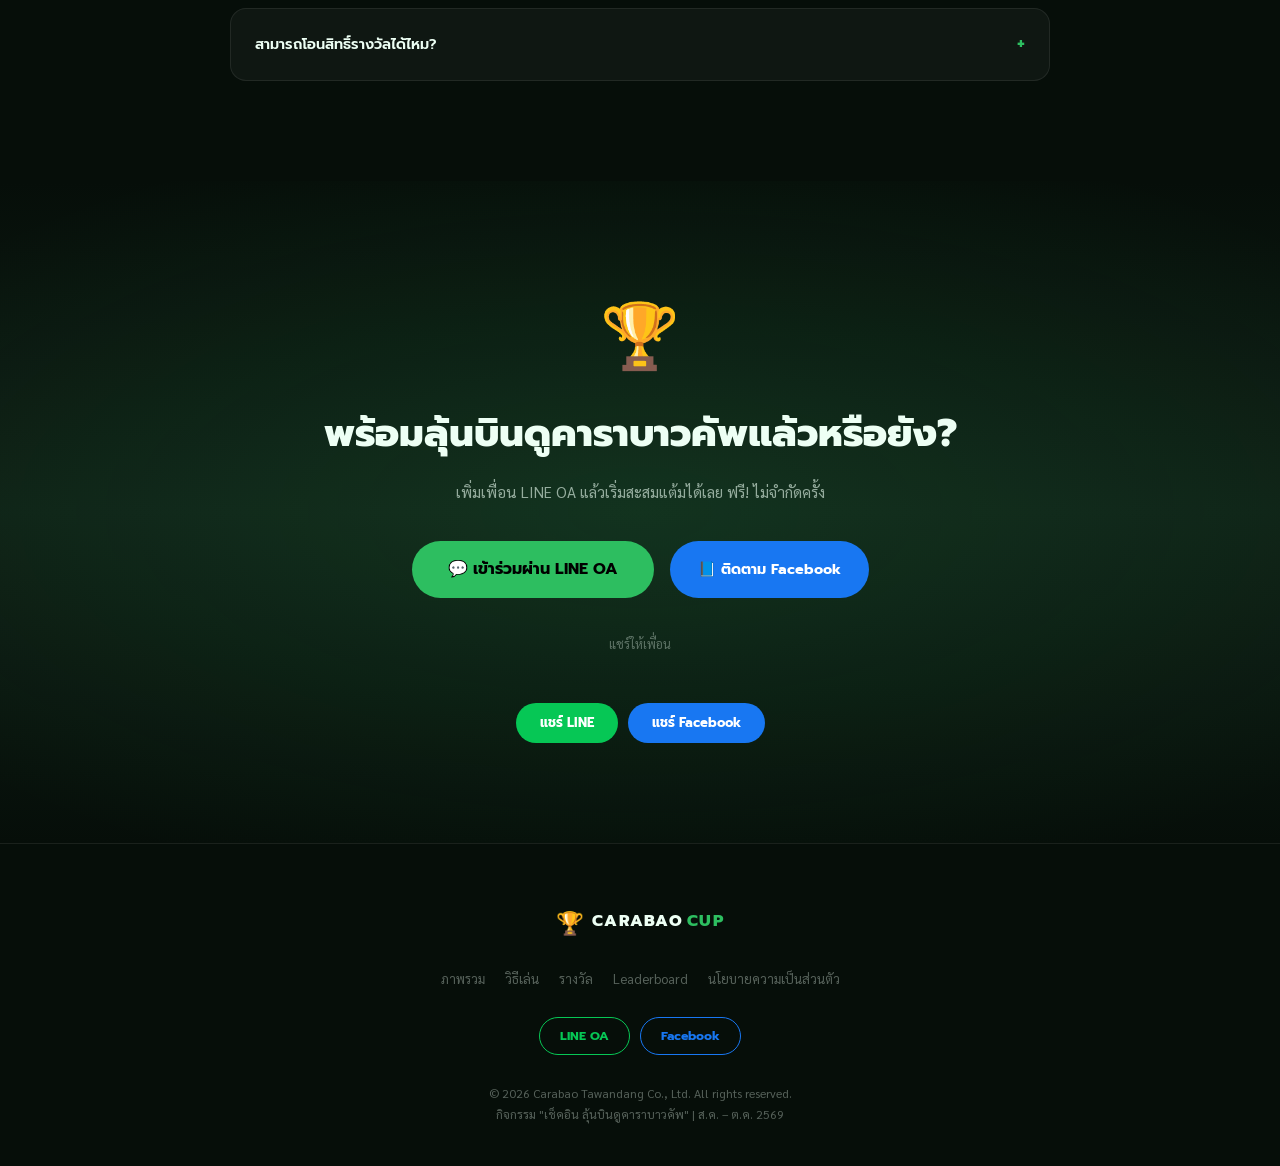
==== commit 6eedb1a7: "Update index.html" ====
--- a/index.html
+++ b/index.html
@@ -3,7 +3,7 @@
 <head>
 <meta charset="UTF-8">
 <meta name="viewport" content="width=device-width, initial-scale=1.0">
-<title>เช็คอิน ลุ้นบินดูคาราบาวคัพ | Carabao Cup 2026</title>
+<title>เช็คอิน ลุ้นบินดูคาราบาวคัพ | Carabao Cup 2026/7</title>
 <link rel="stylesheet" href="style.css">
 <link href="https://fonts.googleapis.com/css2?family=Prompt:ital,wght@0,300;0,400;0,500;0,600;0,700;0,800;0,900;1,700&family=Sarabun:wght@300;400;500;600;700&display=swap" rel="stylesheet">
 <style id="social-wall-styles">
@@ -212,7 +212,7 @@
   <div class="nav-inner">
     <div class="nav-logo">
       <span class="logo-icon">🏆</span>
-      <span class="logo-text">CARABAO<span class="logo-cup">CUP</span></span>
+      <span class="logo-text">CHEER BALL<span class="logo-cup">CHEER BAO</span></span>
     </div>
     <ul class="nav-links">
       <li><a href="#overview">ภาพรวม</a></li>
@@ -245,15 +245,14 @@
   </div>
   <div class="hero-inner">
     <div class="hero-content">
-      <div class="hero-badge"><span class="badge-dot"></span>Carabao Cup Official Campaign 2026</div>
       <h1 class="hero-title">เช็คอิน<br><span class="title-accent">ลุ้นบิน</span><br>ดูคาราบาวคัพ</h1>
-      <p class="hero-sub">เชียร์บอล เชียร์บาว — ถ่ายเซลฟี่ สะสมแต้ม<br>ลุ้นบินชมนัดชิงที่ <strong>เวมบลีย์ ลอนดอน</strong></p>
+      <p class="hero-sub">ตามหาคำว่า "เชียร์บอล เชียร์บาว" ในร้านพันธมิตร<br>สะสมแต้ม ลุ้นบินชมนัดชิงที่ <strong>เวมบลีย์ ประเทศอังกฤษ</strong></p>
       <div class="hero-period">
         <div class="period-item"><span class="period-label">เริ่ม</span><span class="period-val">ส.ค. 2569</span></div>
         <div class="period-sep">→</div>
-        <div class="period-item"><span class="period-label">สิ้นสุด</span><span class="period-val">ต.ค. 2569</span></div>
+        <div class="period-item"><span class="period-label">สิ้นสุด</span><span class="period-val">ธ.ค. 2569</span></div>
         <div class="period-sep">→</div>
-        <div class="period-item"><span class="period-label">ประกาศผล</span><span class="period-val">30 พ.ย. 2569</span></div>
+        <div class="period-item"><span class="period-label">ประกาศผล</span><span class="period-val">25 ธ.ค. 2569</span></div>
       </div>
       <div class="hero-ctas">
         <a href="https://line.me/ti/p/@carabaobao" target="_blank" class="btn-primary">💬 เข้าร่วมผ่าน LINE OA</a>
@@ -531,33 +530,19 @@
     <div class="ov-grid">
       <div class="ov-card" data-reveal>
         <div class="ov-icon">📸</div>
-        <h3>ถ่ายเซลฟี่</h3>
-        <p>ถ่ายรูปพร้อมแบรนด์ "เชียร์บอล เชียร์บาว" ที่ร้านค้าพาร์ทเนอร์ทั่วประเทศ</p>
-      </div>
-      <div class="ov-card" data-reveal>
-        <div class="ov-icon">📍</div>
-        <h3>เช็คอิน GPS</h3>
-        <p>ยืนยันตำแหน่งที่ร้านค้าร่วมรายการเพื่อให้แต้มสมบูรณ์ทุกครั้ง</p>
+        <h3>ตามหาคำว่า "เชียร์บอล เชียร์บาว"</h3>
+        <p>ถ่ายรูปแบรนด์ "เชียร์บอล เชียร์บาว" ที่ร้านค้าพาร์ทเนอร์ทั่วประเทศ</p>
       </div>
       <div class="ov-card" data-reveal>
         <div class="ov-icon">🏆</div>
         <h3>สะสมแต้ม</h3>
-        <p>ทุกเซลฟี่ที่ผ่านการอนุมัติ = 1 แต้ม เล่นได้ไม่จำกัด ยิ่งเล่น ยิ่งลุ้น</p>
+        <p>ทุกรูปที่ผ่านการอนุมัติ = 1 แต้ม เล่นได้ไม่จำกัด ยิ่งเล่น ยิ่งมีสิทธิ์</p>
       </div>
       <div class="ov-card" data-reveal>
         <div class="ov-icon">✈️</div>
         <h3>บินดูสด</h3>
-        <p>แต้มสูงสุด 2 คน บินชมนัดชิง Carabao Cup Final 2027 ที่เวมบลีย์</p>
-      </div>
-    </div>
-    <div class="stats-bar">
-      <div class="stat"><div class="stat-n">∞</div><div class="stat-l">ไม่จำกัดครั้ง</div></div>
-      <div class="stat-div"></div>
-      <div class="stat"><div class="stat-n">2</div><div class="stat-l">ตั๋วเวมบลีย์</div></div>
-      <div class="stat-div"></div>
-      <div class="stat"><div class="stat-n">27</div><div class="stat-l">รางวัลทั้งหมด</div></div>
-      <div class="stat-div"></div>
-      <div class="stat"><div class="stat-n">3</div><div class="stat-l">เดือน</div></div>
+        <p>แต้มสูงสุด และ Lucky Draw XXX คน บินชมนัดชิง Carabao Cup Final 2027 ที่เวมบลีย์</p>
+      </div>
     </div>
   </div>
 </section>
@@ -574,30 +559,16 @@
     </div>
     <div class="flow" id="tab-first">
       <div class="flow-step" data-reveal><div class="fs-num">01</div><div class="fs-icon">💬</div><div class="fs-body"><h3>เพิ่ม LINE OA</h3><p>เพิ่มเพื่อน Carabao Cup LINE OA และกด <strong>"เข้าร่วมกิจกรรม"</strong></p></div></div>
-      <div class="flow-step" data-reveal><div class="fs-num">02</div><div class="fs-icon">📍</div><div class="fs-body"><h3>ยืนยัน GPS</h3><p>อนุญาตการเข้าถึงตำแหน่ง ยืนยันว่าคุณอยู่ที่ร้านค้าพาร์ทเนอร์</p></div></div>
-      <div class="flow-step" data-reveal><div class="fs-num">03</div><div class="fs-icon">🔍</div><div class="fs-body"><h3>Face Scan <span class="badge-new">ครั้งแรกเท่านั้น</span></h3><p>สแกนใบหน้าเพื่อยืนยันตัวตน — ทำเพียงครั้งเดียวตลอดแคมเปญ</p></div></div>
-      <div class="flow-step" data-reveal><div class="fs-num">04</div><div class="fs-icon">📝</div><div class="fs-body"><h3>ลงทะเบียน & เซลฟี่</h3><p>กรอกข้อมูล ยินยอมเงื่อนไข และถ่ายเซลฟี่พร้อมแบรนด์ที่มองเห็นชัดเจน</p></div></div>
-      <div class="flow-step" data-reveal><div class="fs-num">05</div><div class="fs-icon">🎉</div><div class="fs-body"><h3>รับแต้ม & ลุ้นรางวัล</h3><p>รอการอนุมัติจากแอดมิน เมื่อผ่านแล้วแต้มจะถูกเพิ่มทันที</p></div></div>
+      <div class="flow-step" data-reveal><div class="fs-num">02</div><div class="fs-icon">🎟️</div><div class="fs-body"><h3>กรอกเลข Voucher</h3></h3><p>กรอกรหัส 5 หลัก Voucher ที่ได้จากร้านค้าพาร์ทเนอร์</p></div></div>
+      <div class="flow-step" data-reveal><div class="fs-num">04</div><div class="fs-icon">📝</div><div class="fs-body"><h3>ลงทะเบียน & อัพโหลดรูป</h3><p>กรอกข้อมูล ยินยอมเงื่อนไข และถ่ายภาพพร้อมแบรนด์ "เชียร์บอล เชียร์บาว" ที่มองเห็นชัดเจน</p></div></div>
+      <div class="flow-step" data-reveal><div class="fs-num">05</div><div class="fs-icon">🎉</div><div class="fs-body"><h3>รับแต้ม & มีสิทธิ์รางวัล</h3><p>รอการอนุมัติสักครู่ เมื่อผ่านแล้วแต้มจะถูกเพิ่มทันที</p></div></div>
     </div>
     <div class="flow hidden" id="tab-returning">
       <div class="flow-step" data-reveal><div class="fs-num">01</div><div class="fs-icon">💬</div><div class="fs-body"><h3>เปิด LINE OA</h3><p>กด <strong>"เข้าร่วมกิจกรรม"</strong> ในแชท — ข้ามขั้นตอน Face Scan และลงทะเบียนได้เลย</p></div></div>
-      <div class="flow-step" data-reveal><div class="fs-num">02</div><div class="fs-icon">📍</div><div class="fs-body"><h3>ยืนยัน GPS</h3><p>ยืนยันตำแหน่งที่ร้านค้าพาร์ทเนอร์ ระบบจะจำคุณจากครั้งก่อน</p></div></div>
-      <div class="flow-step" data-reveal><div class="fs-num">03</div><div class="fs-icon">🤳</div><div class="fs-body"><h3>อัพโหลดเซลฟี่</h3><p>ถ่ายรูปใหม่พร้อมแบรนด์ "เชียร์บอล เชียร์บาว" ที่มองเห็นชัดเจน</p></div></div>
-      <div class="flow-step" data-reveal><div class="fs-num">04</div><div class="fs-icon">🎉</div><div class="fs-body"><h3>รับแต้ม</h3><p>แต้มสะสมอัตโนมัติเมื่อเซลฟี่ผ่านการอนุมัติ</p></div></div>
-    </div>
-    <div class="selfie-guide">
-      <h3>📸 แนวทางการถ่ายเซลฟี่</h3>
-      <div class="guide-grid">
-        <div class="guide-item ok"><span>✅</span><p>ใบหน้าชัดเจน ไม่มีสิ่งบดบัง</p></div>
-        <div class="guide-item ok"><span>✅</span><p>เห็นแบรนด์ "เชียร์บอล เชียร์บาว" ครบถ้วน</p></div>
-        <div class="guide-item ok"><span>✅</span><p>ถ่ายจากกล้องในแอปเท่านั้น</p></div>
-        <div class="guide-item no"><span>❌</span><p>ภาพเบลอ ครอบตัด หรือเก่า</p></div>
-        <div class="guide-item no"><span>❌</span><p>ใช้ฟิลเตอร์หรือ AI แต่งภาพ</p></div>
-        <div class="guide-item no"><span>❌</span><p>GPS ปลอมหรืออยู่นอกพื้นที่</p></div>   
-      </div>
-       <img src="selfie-guide-2.png" alt="แนวทางการถ่ายเซลฟี่" style="width:100%;max-width:600px;border-radius:16px;margin:20px auto;display:block;">
-    </div>
-  </div>
+ <div class="flow-step" data-reveal><div class="fs-num">02</div><div class="fs-icon">🎟️</div><div class="fs-body"><h3>กรอกเลข Voucher</h3></h3><p>กรอกรหัส 5 หลัก Voucher ที่ได้จากร้านค้าพาร์ทเนอร์</p></div></div>
+          <div class="flow-step" data-reveal><div class="fs-num">04</div><div class="fs-icon">📝</div><div class="fs-body"><h3>ลงทะเบียน & อัพโหลดรูป</h3><p>กรอกข้อมูล ยินยอมเงื่อนไข และถ่ายภาพพร้อมแบรนด์ "เชียร์บอล เชียร์บาว" ที่มองเห็นชัดเจน</p></div></div>
+      <div class="flow-step" data-reveal><div class="fs-num">05</div><div class="fs-icon">🎉</div><div class="fs-body"><h3>รับแต้ม & มีสิทธิ์รางวัล</h3><p>รอการอนุมัติสักครู่ เมื่อผ่านแล้วแต้มจะถูกเพิ่มทันที</p></div></div>
+    </div>
 </section>
 
 <section class="section" id="rules">
@@ -607,13 +578,13 @@
       <h2 class="section-title">กติกาการเข้าร่วม</h2>
     </div>
     <div class="rules-grid">
-      <div class="rule-card" data-reveal><span class="rule-n">01</span><p>เปิดให้ทุกคนเข้าร่วม ไม่จำกัดอายุหรือจังหวัด</p></div>
-      <div class="rule-card" data-reveal><span class="rule-n">02</span><p>เซลฟี่ 1 รูปที่ผ่านการอนุมัติ = 1 แต้ม ไม่จำกัดจำนวนครั้ง</p></div>
-      <div class="rule-card" data-reveal><span class="rule-n">03</span><p>ผู้มีแต้มสูงสุดเมื่อสิ้นสุดกิจกรรมได้รับสิทธิ์ไปเวมบลีย์ หากแต้มเท่ากันทุกคนที่ผูกได้รับสิทธิ์</p></div>
+      <div class="rule-card" data-reveal><span class="rule-n">01</span><p>เปิดให้ทุกคนเข้าร่วม จำกัดอายุ 20 ปีขึ้นไป</p></div>
+      <div class="rule-card" data-reveal><span class="rule-n">02</span><p>1 รูปที่ผ่านการอนุมัติ = 1 แต้ม ไม่จำกัดจำนวนครั้ง</p></div>
+      <div class="rule-card" data-reveal><span class="rule-n">03</span><p>ผู้มีแต้มสูงสุดเมื่อสิ้นสุดกิจกรรมได้รับสิทธิ์ไปเวมบลีย์ แต่จะมี Lucky Draw ด้วย</p></div>
       <div class="rule-card" data-reveal><span class="rule-n">04</span><p>ผู้จัดสามารถปฏิเสธ ลดแต้ม หรือแบนบัญชีที่พบว่ามีการทุจริตได้ทันที</p></div>
       <div class="rule-card" data-reveal><span class="rule-n">05</span><p>ภาพที่อัพโหลดอาจถูกนำไปใช้ในสื่อการตลาดของคาราบาว</p></div>
       <div class="rule-card" data-reveal><span class="rule-n">06</span><p>ผู้ชนะสามารถโอนสิทธิ์รางวัลได้เฉพาะกรณีมีหนังสือมอบอำนาจเท่านั้น</p></div>
-      <div class="rule-card" data-reveal><span class="rule-n">07</span><p>ประกาศผลผู้ชนะ 30 พฤศจิกายน 2569 ทาง Facebook และ LINE OA</p></div>
+      <div class="rule-card" data-reveal><span class="rule-n">07</span><p>ประกาศผลผู้ชนะ 25 ธันวาคม 2569 ทาง Facebook และ LINE OA</p></div>
       <div class="rule-card" data-reveal><span class="rule-n">08</span><p>การตัดสินของผู้จัดถือเป็นที่สิ้นสุดในทุกกรณี</p></div>
     </div>
   </div>
@@ -759,7 +730,7 @@
     <div class="ended-icon">🏆</div>
     <h2>กิจกรรมสิ้นสุดแล้ว</h2>
     <p>ขอบคุณทุกการมีส่วนร่วม! ติดตามประกาศผลผู้ชนะทาง Facebook และ LINE OA</p>
-    <div class="ended-date">ประกาศผล: 30 พฤศจิกายน 2569</div>
+    <div class="ended-date">ประกาศผล: 25 ธันวาคม 2569</div>
     <div class="ended-btns">
       <a href="https://facebook.com/CarabaoBeer" target="_blank" class="btn-primary">📘 Facebook</a>
       <a href="https://line.me/ti/p/@carabaobao" target="_blank" class="btn-secondary">💬 LINE OA</a>
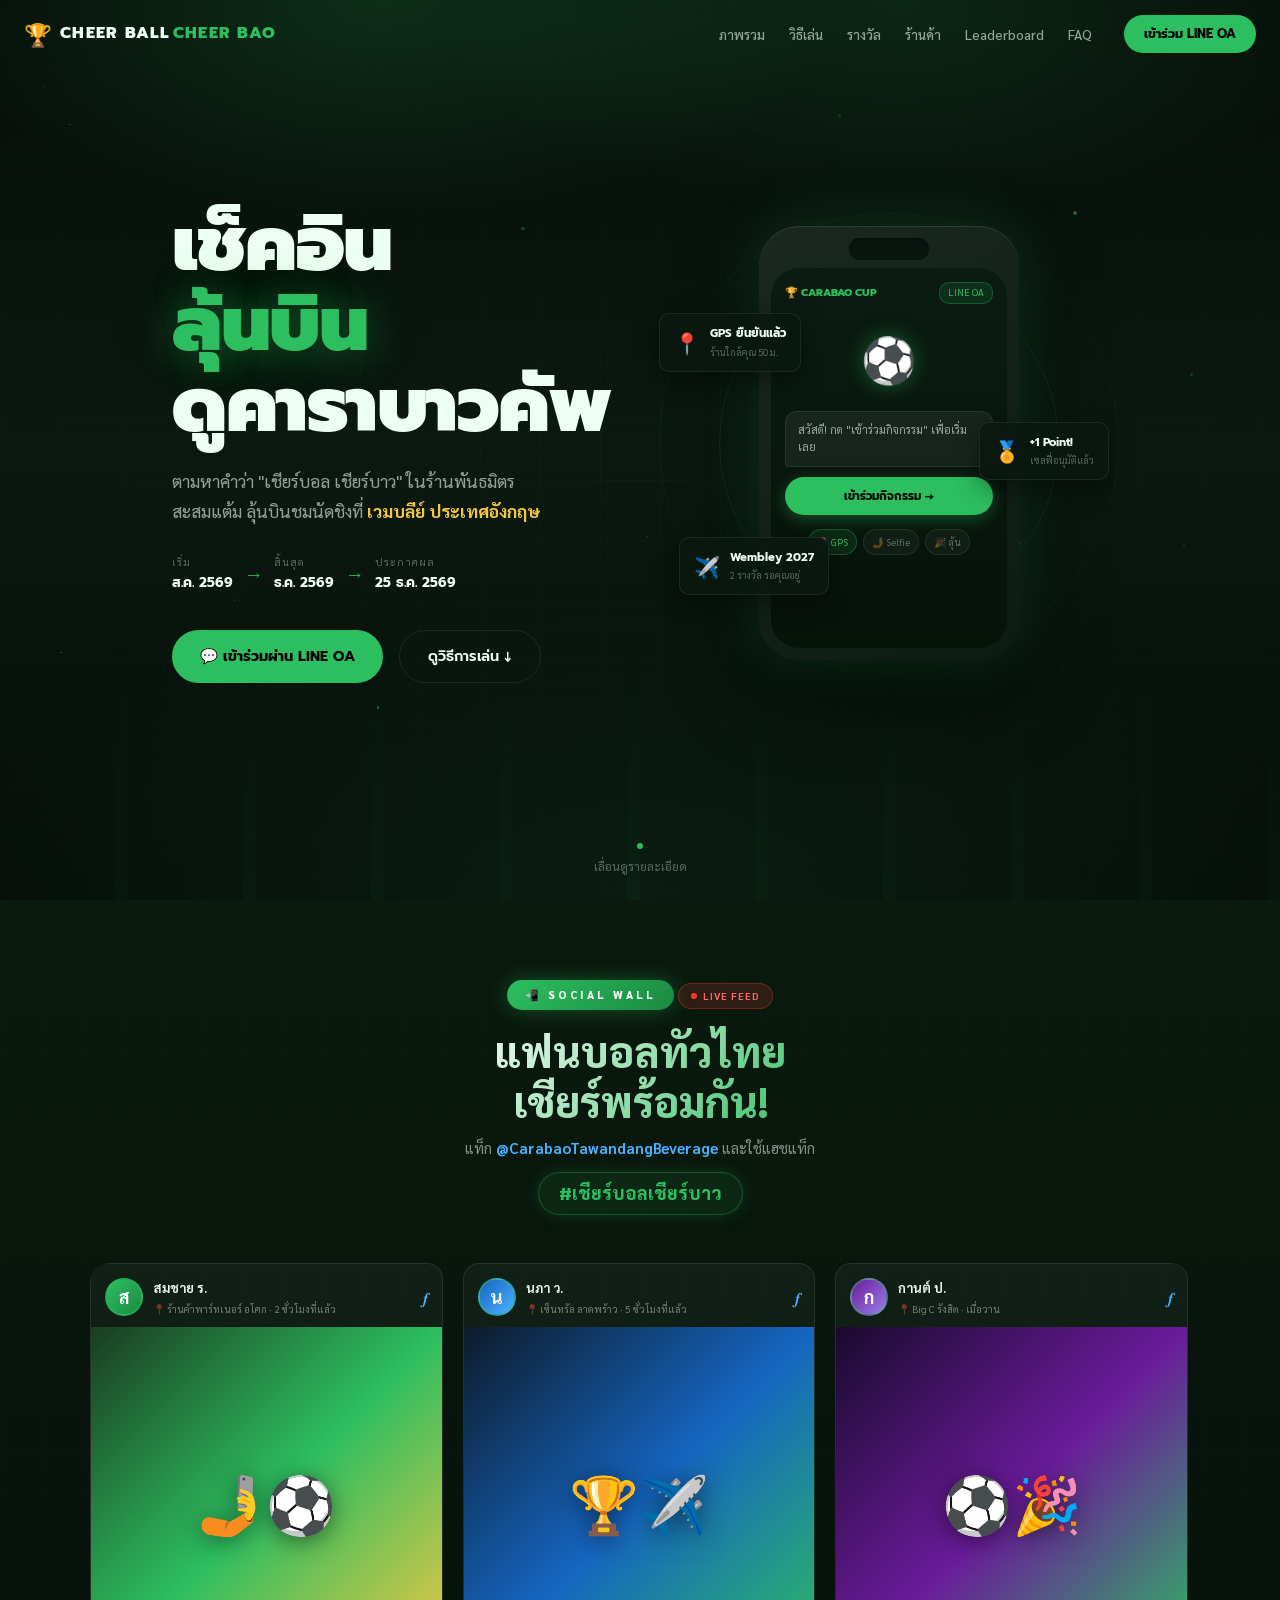
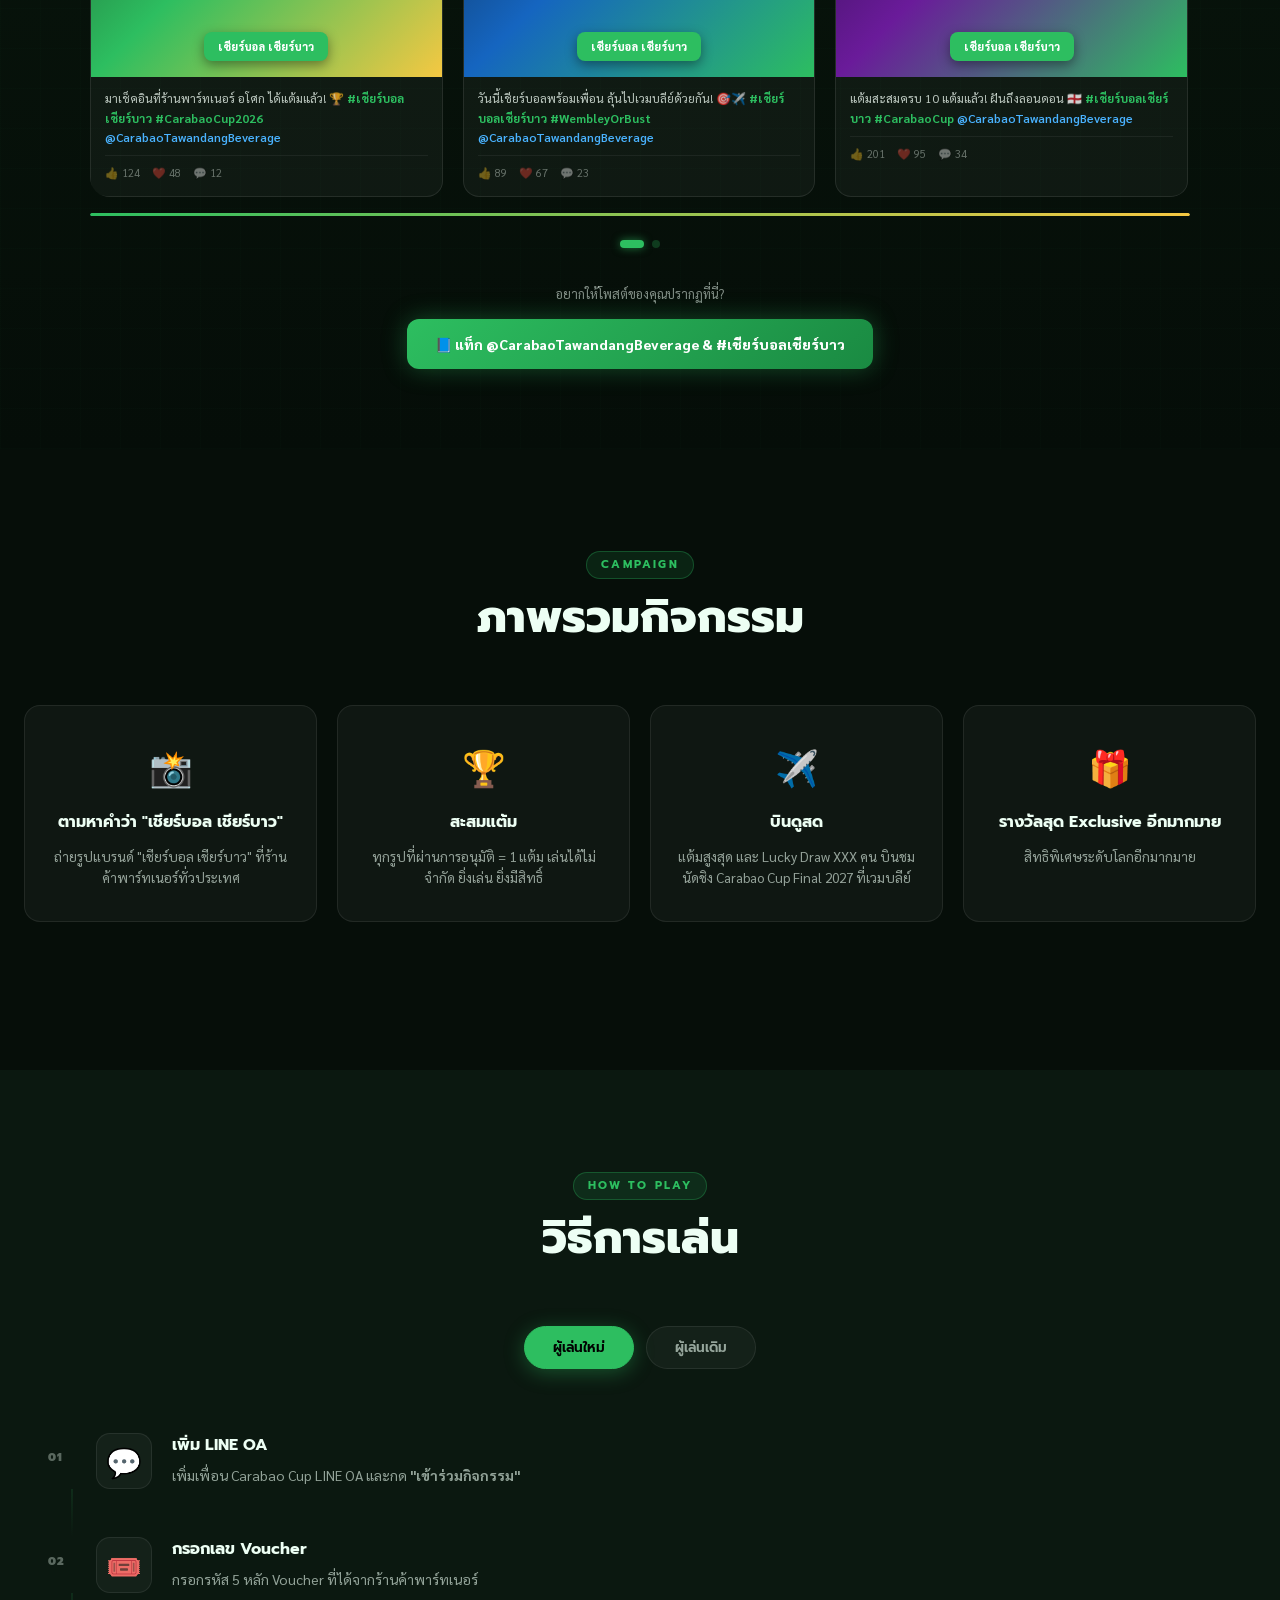
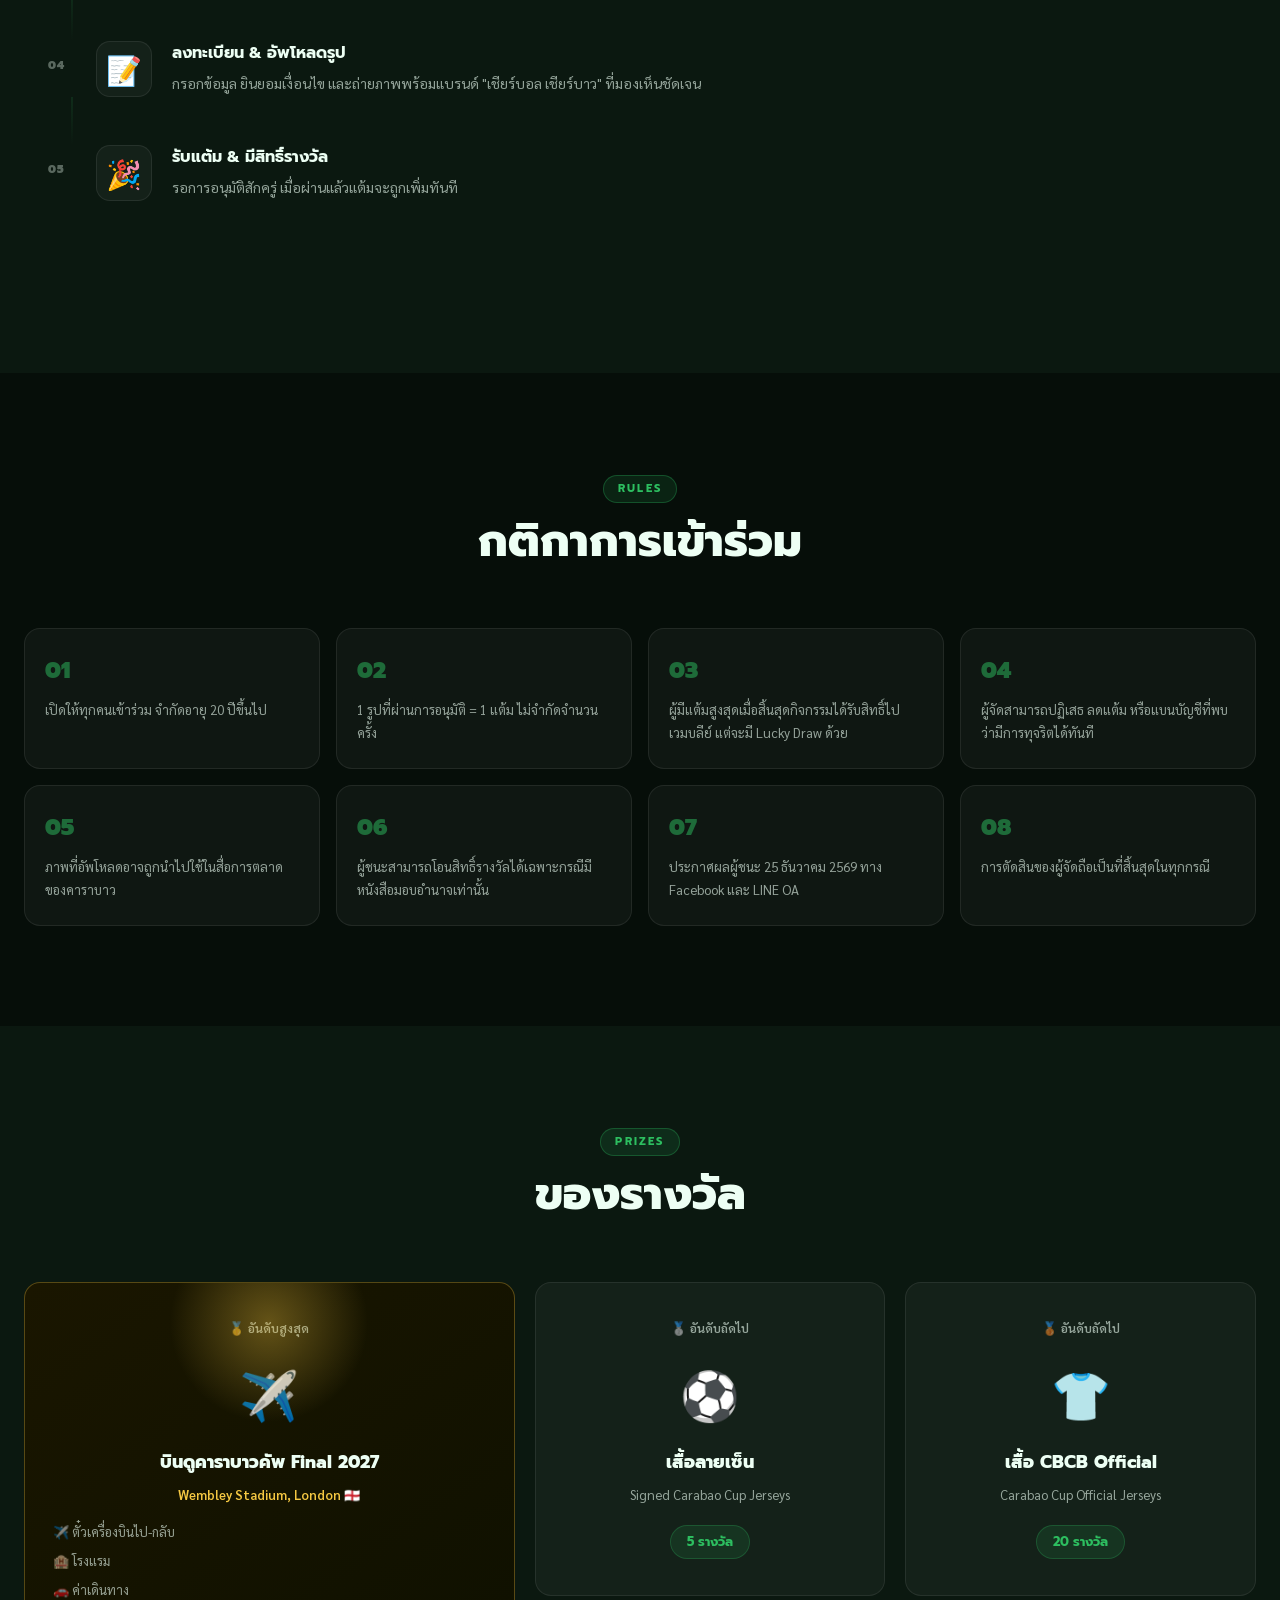
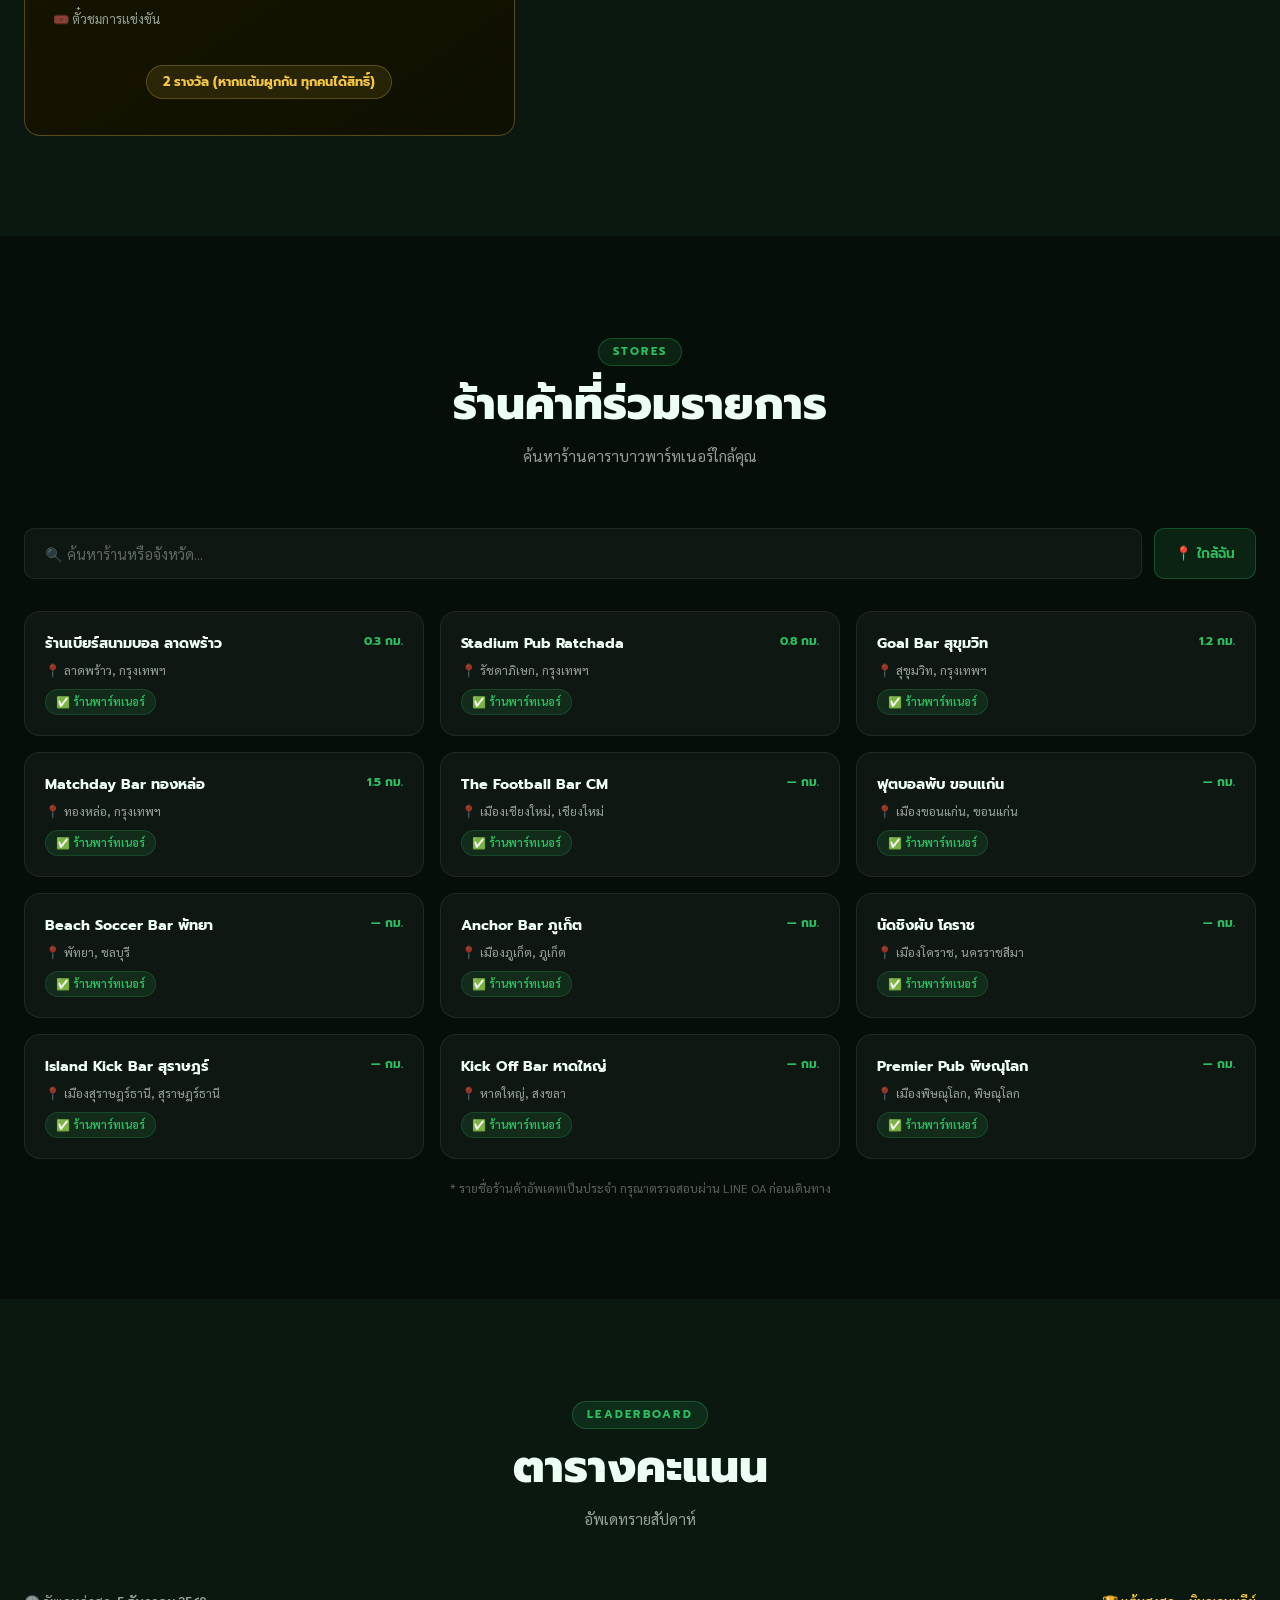
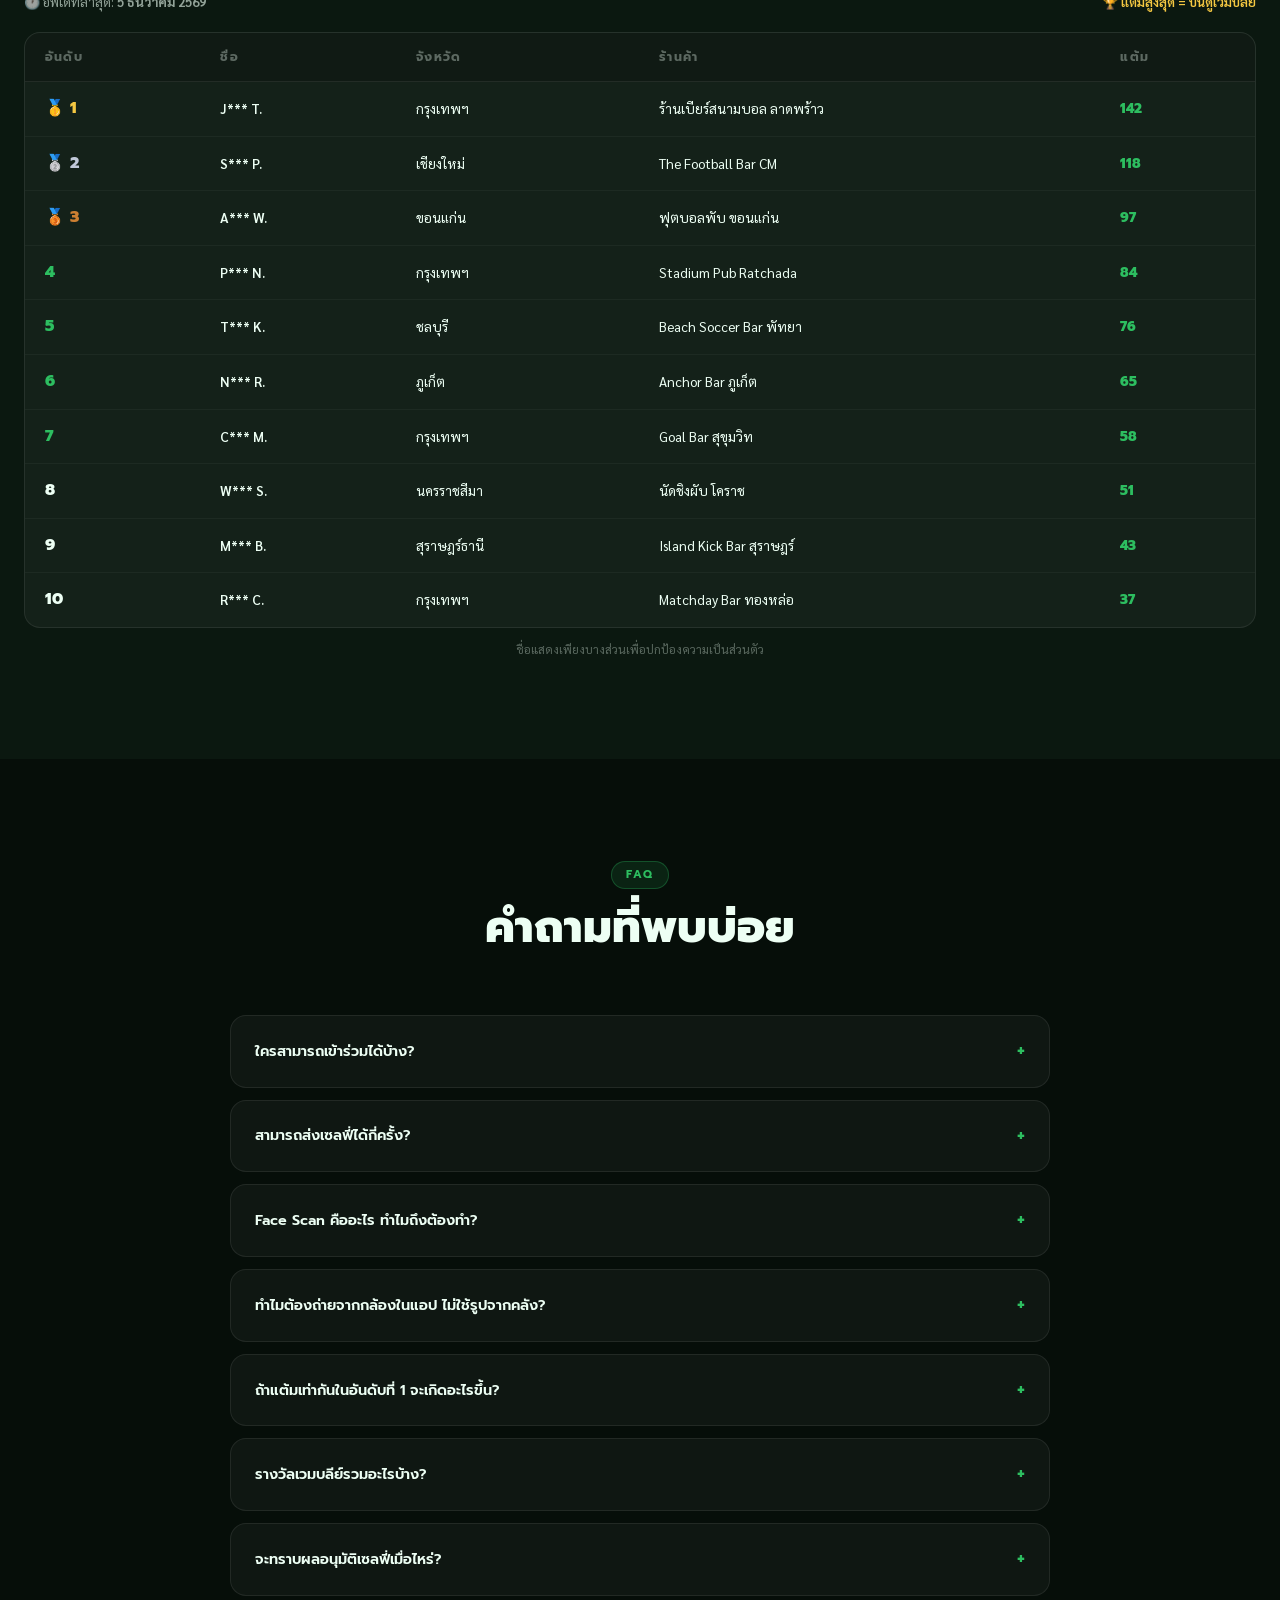
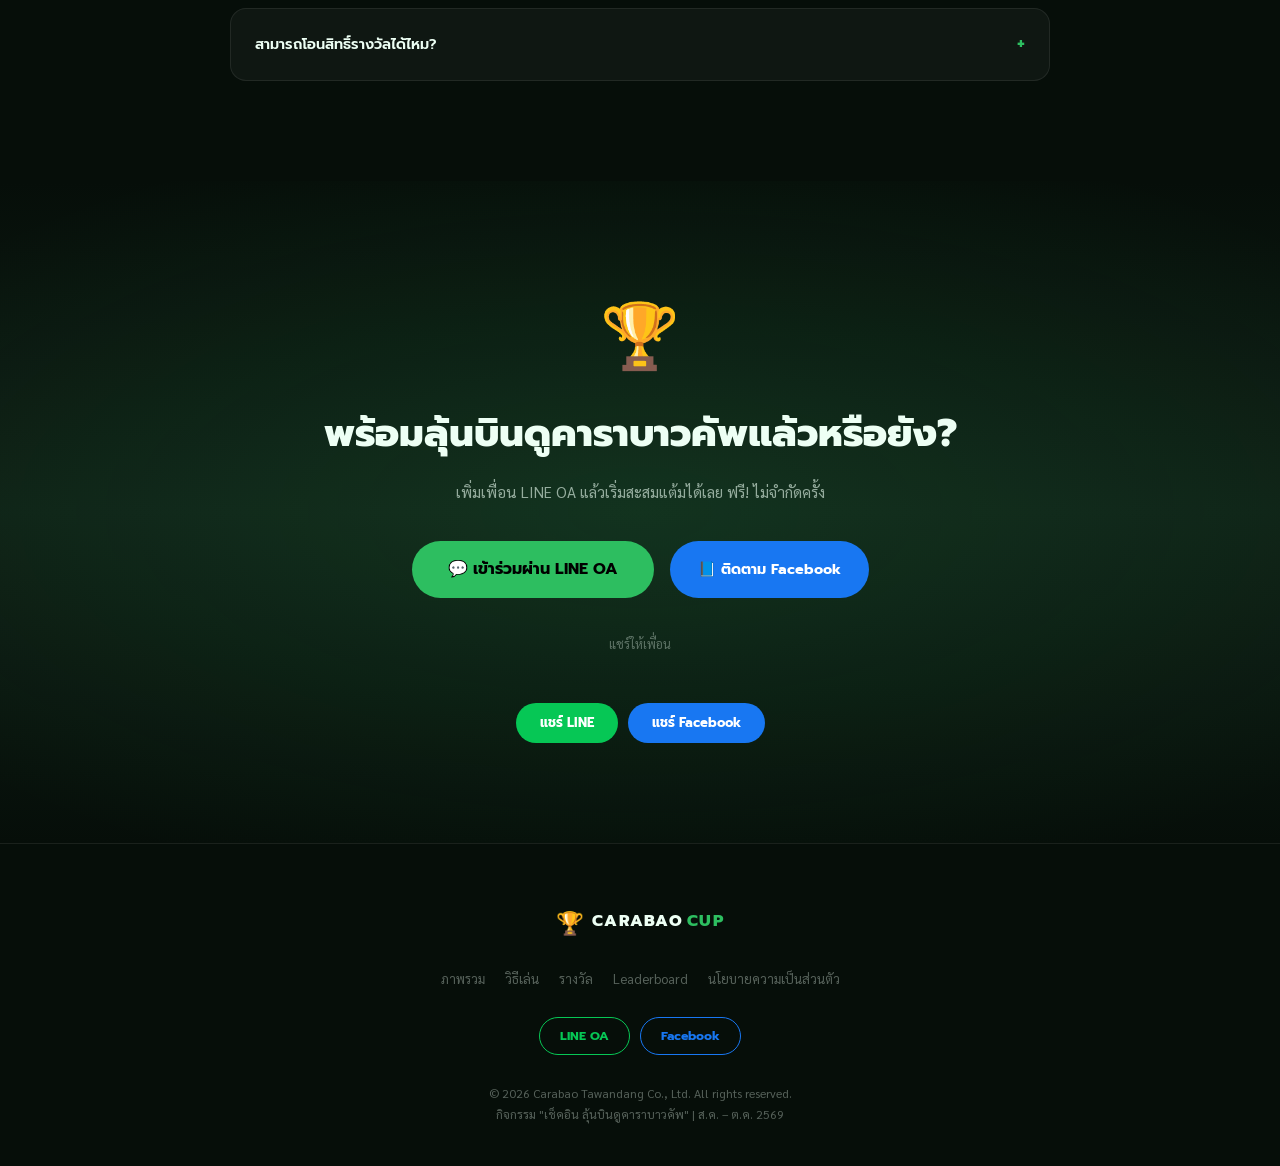
==== commit 765b6b68: "Update index.html" ====
--- a/index.html
+++ b/index.html
@@ -543,6 +543,10 @@
         <h3>บินดูสด</h3>
         <p>แต้มสูงสุด และ Lucky Draw XXX คน บินชมนัดชิง Carabao Cup Final 2027 ที่เวมบลีย์</p>
       </div>
+      <div class="ov-card" data-reveal>
+        <div class="ov-icon">🎁</div>
+        <h3>รางวัลสุด Exclusive อีกมากมาย</h3>
+        <p>สิทธิพิเศษระดับโลกอีกมากมาย</p>
     </div>
   </div>
 </section>
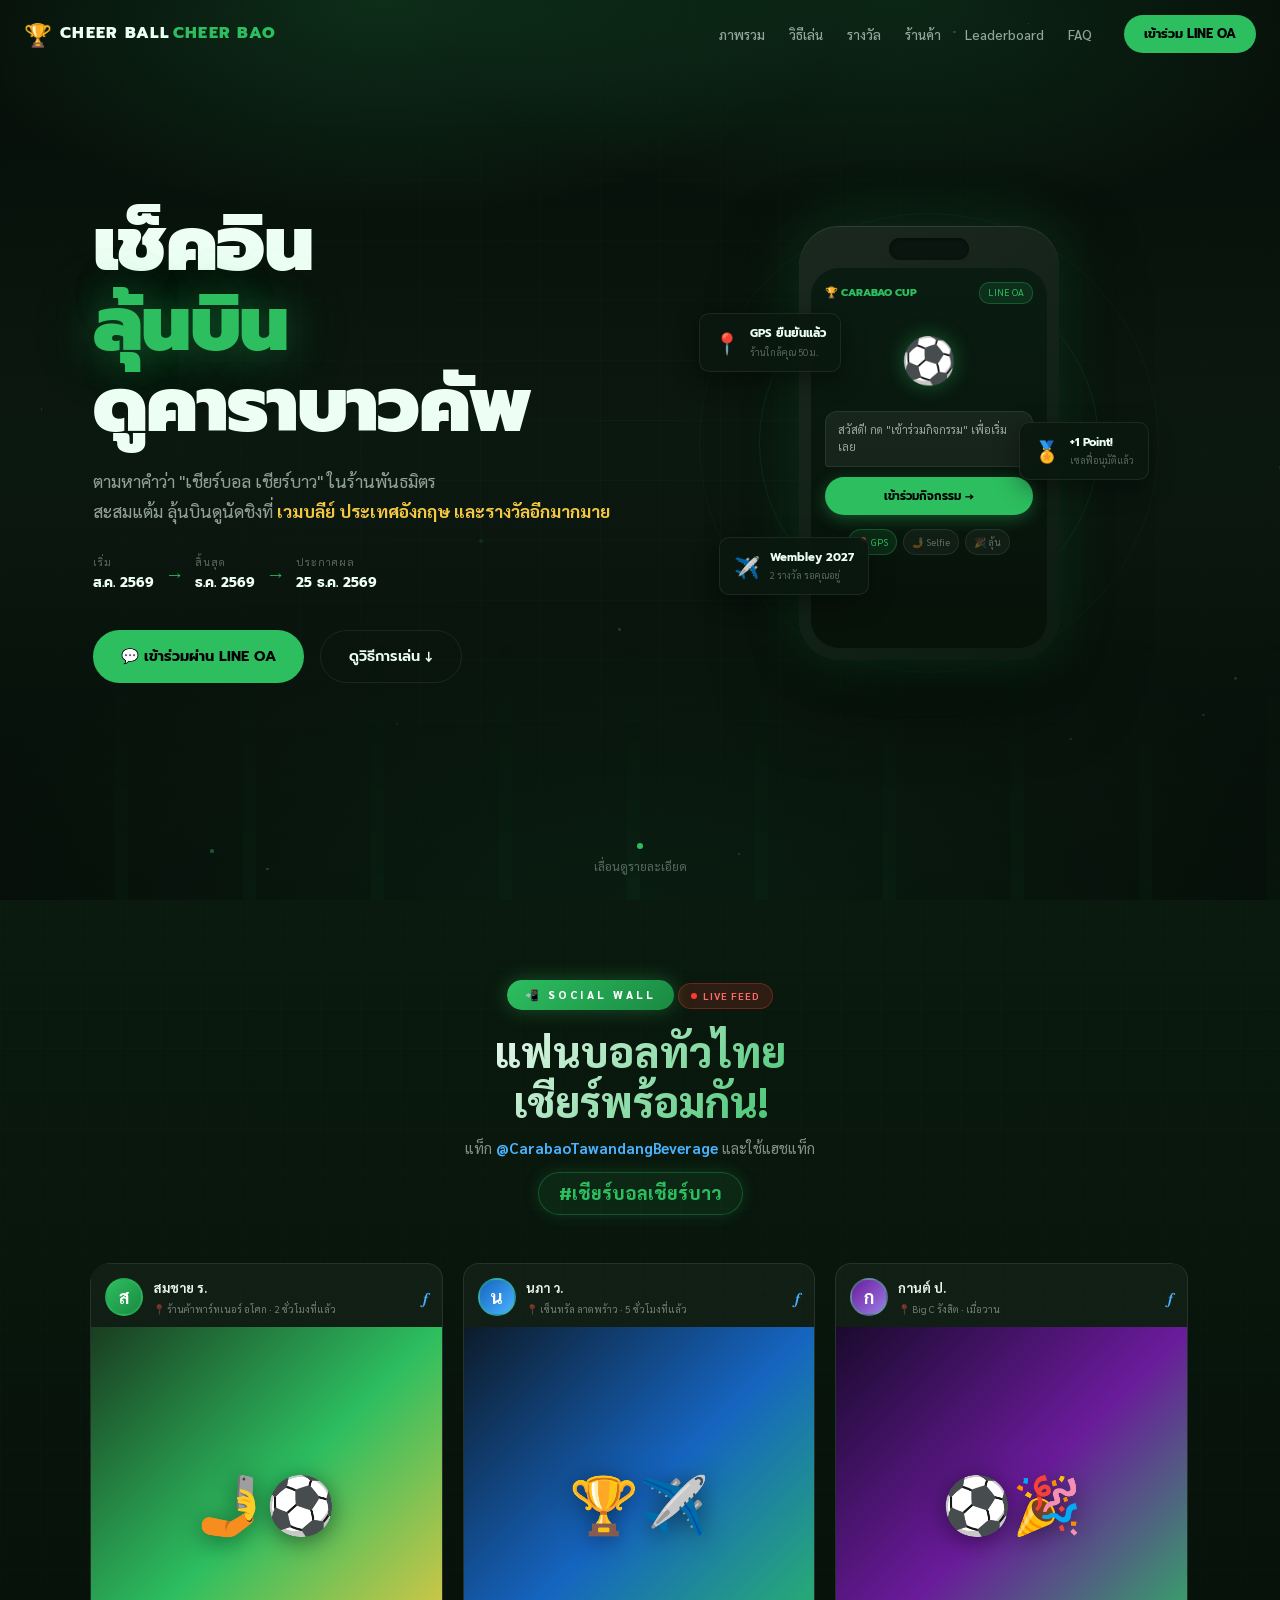
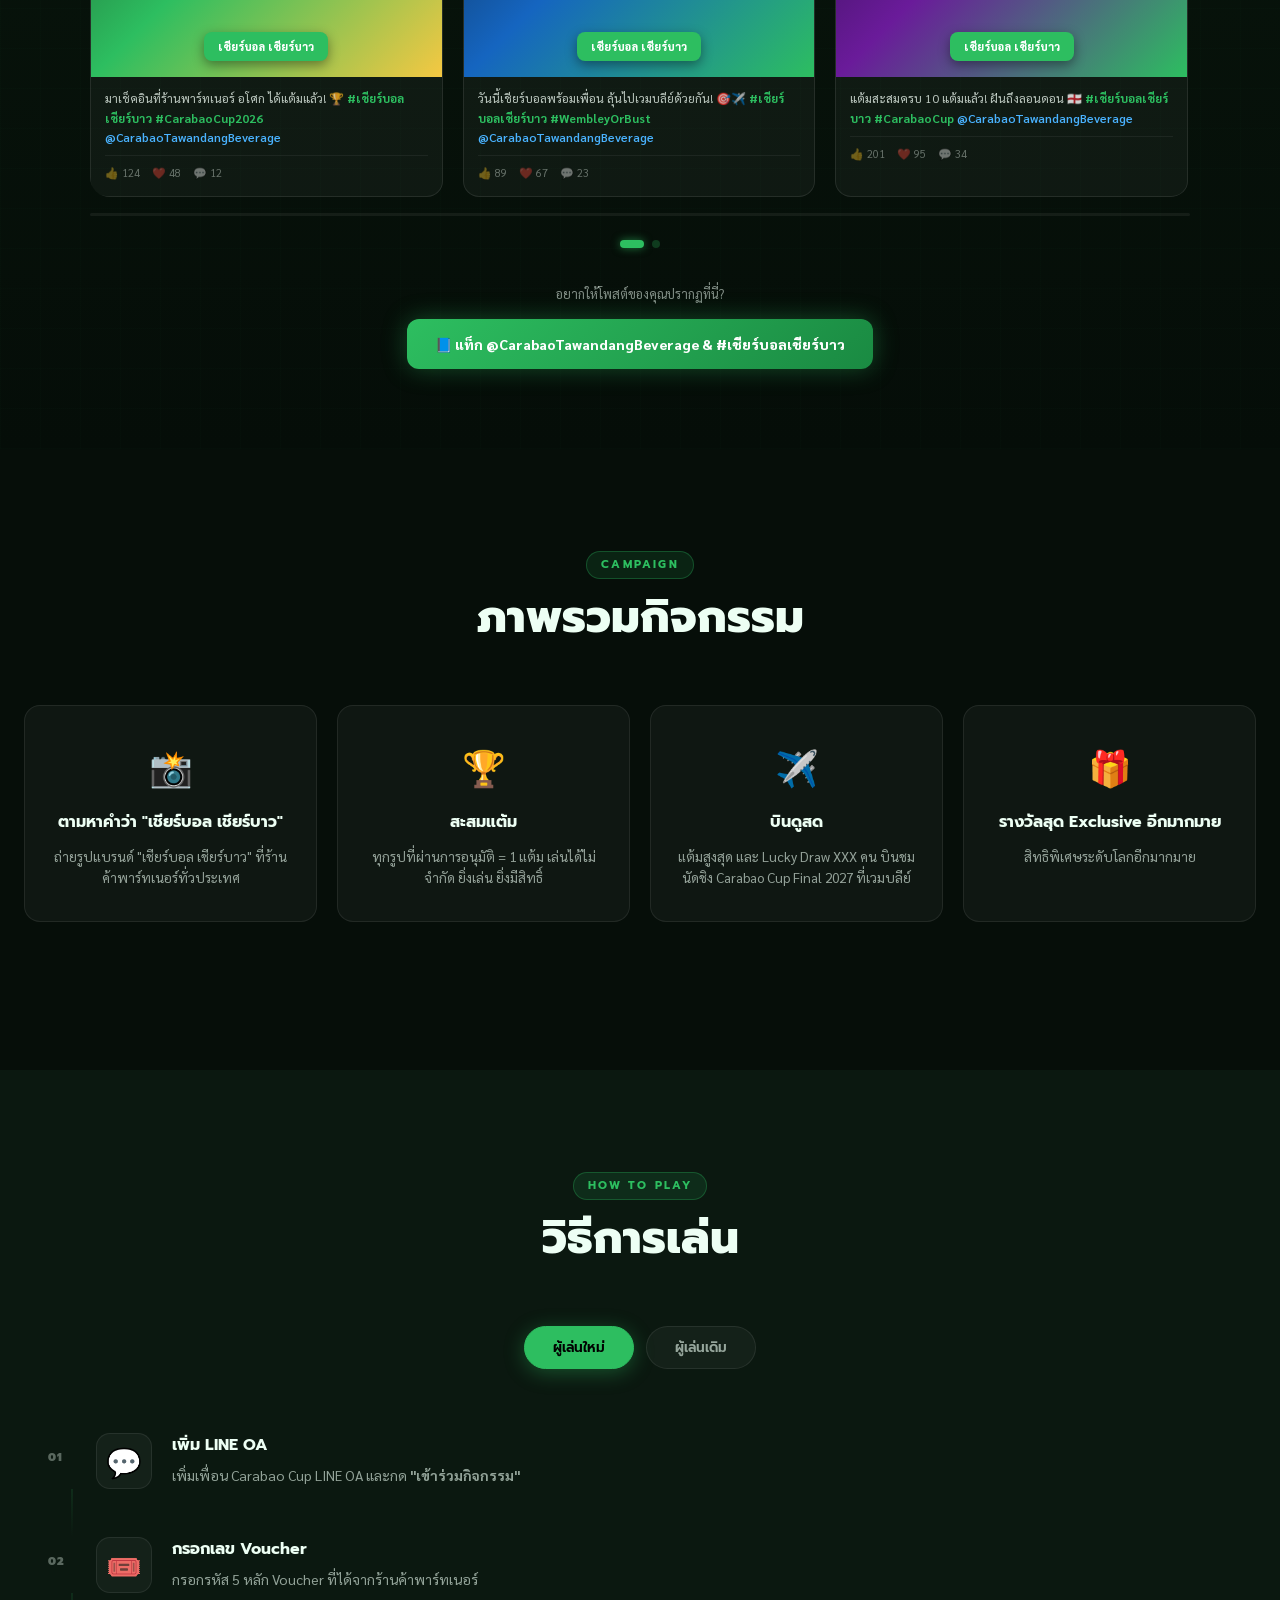
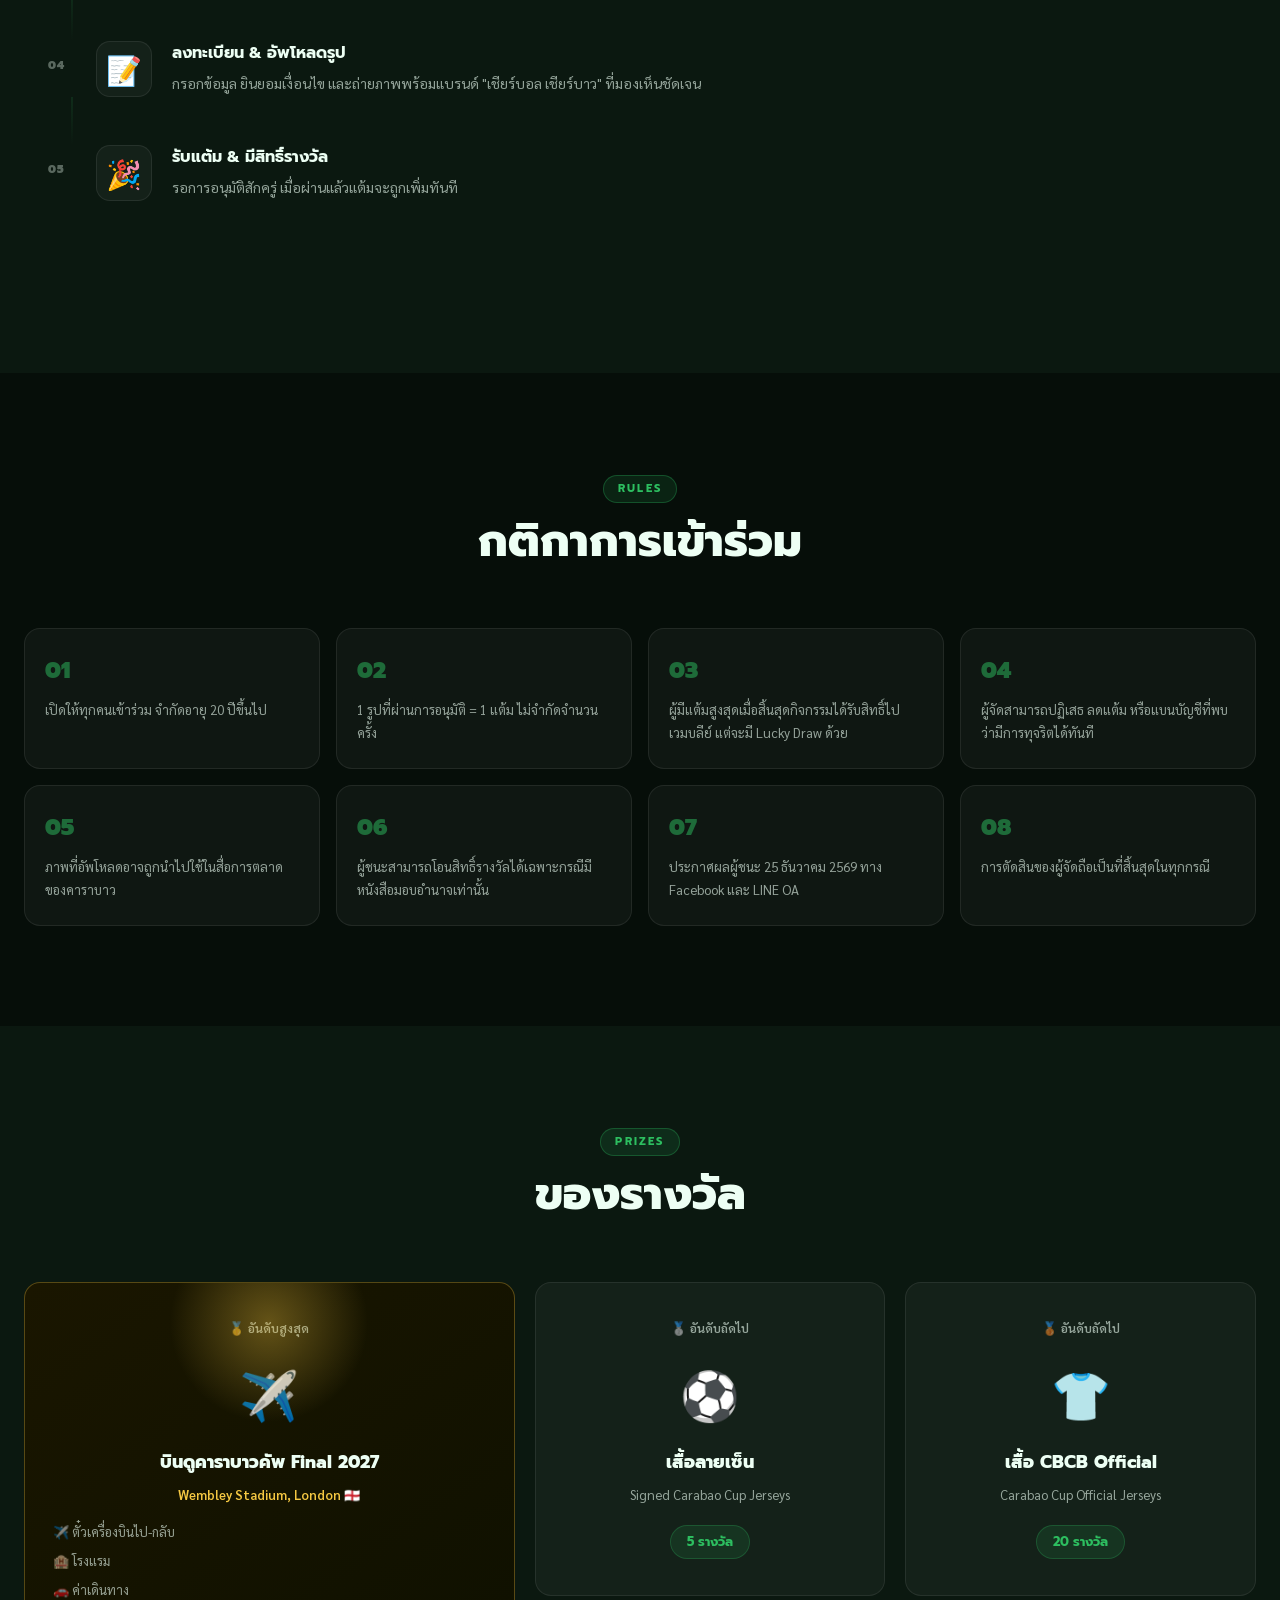
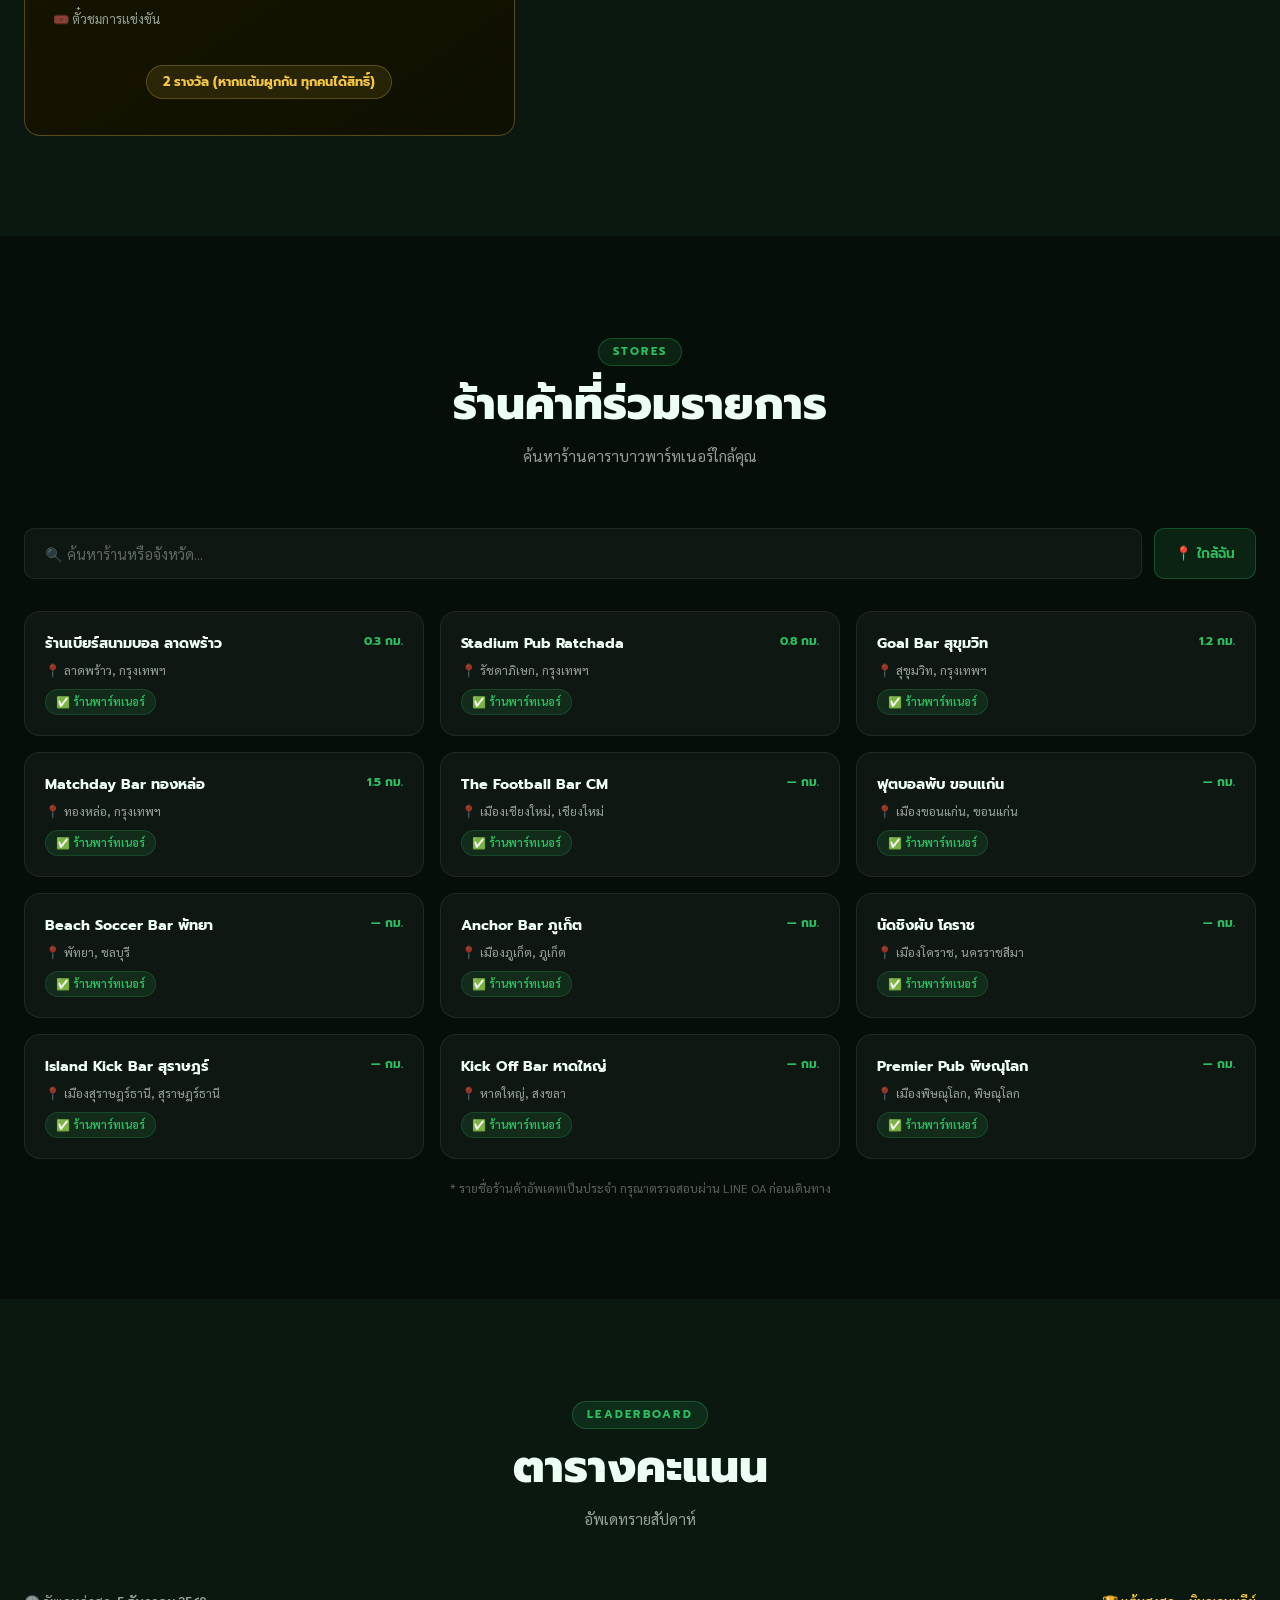
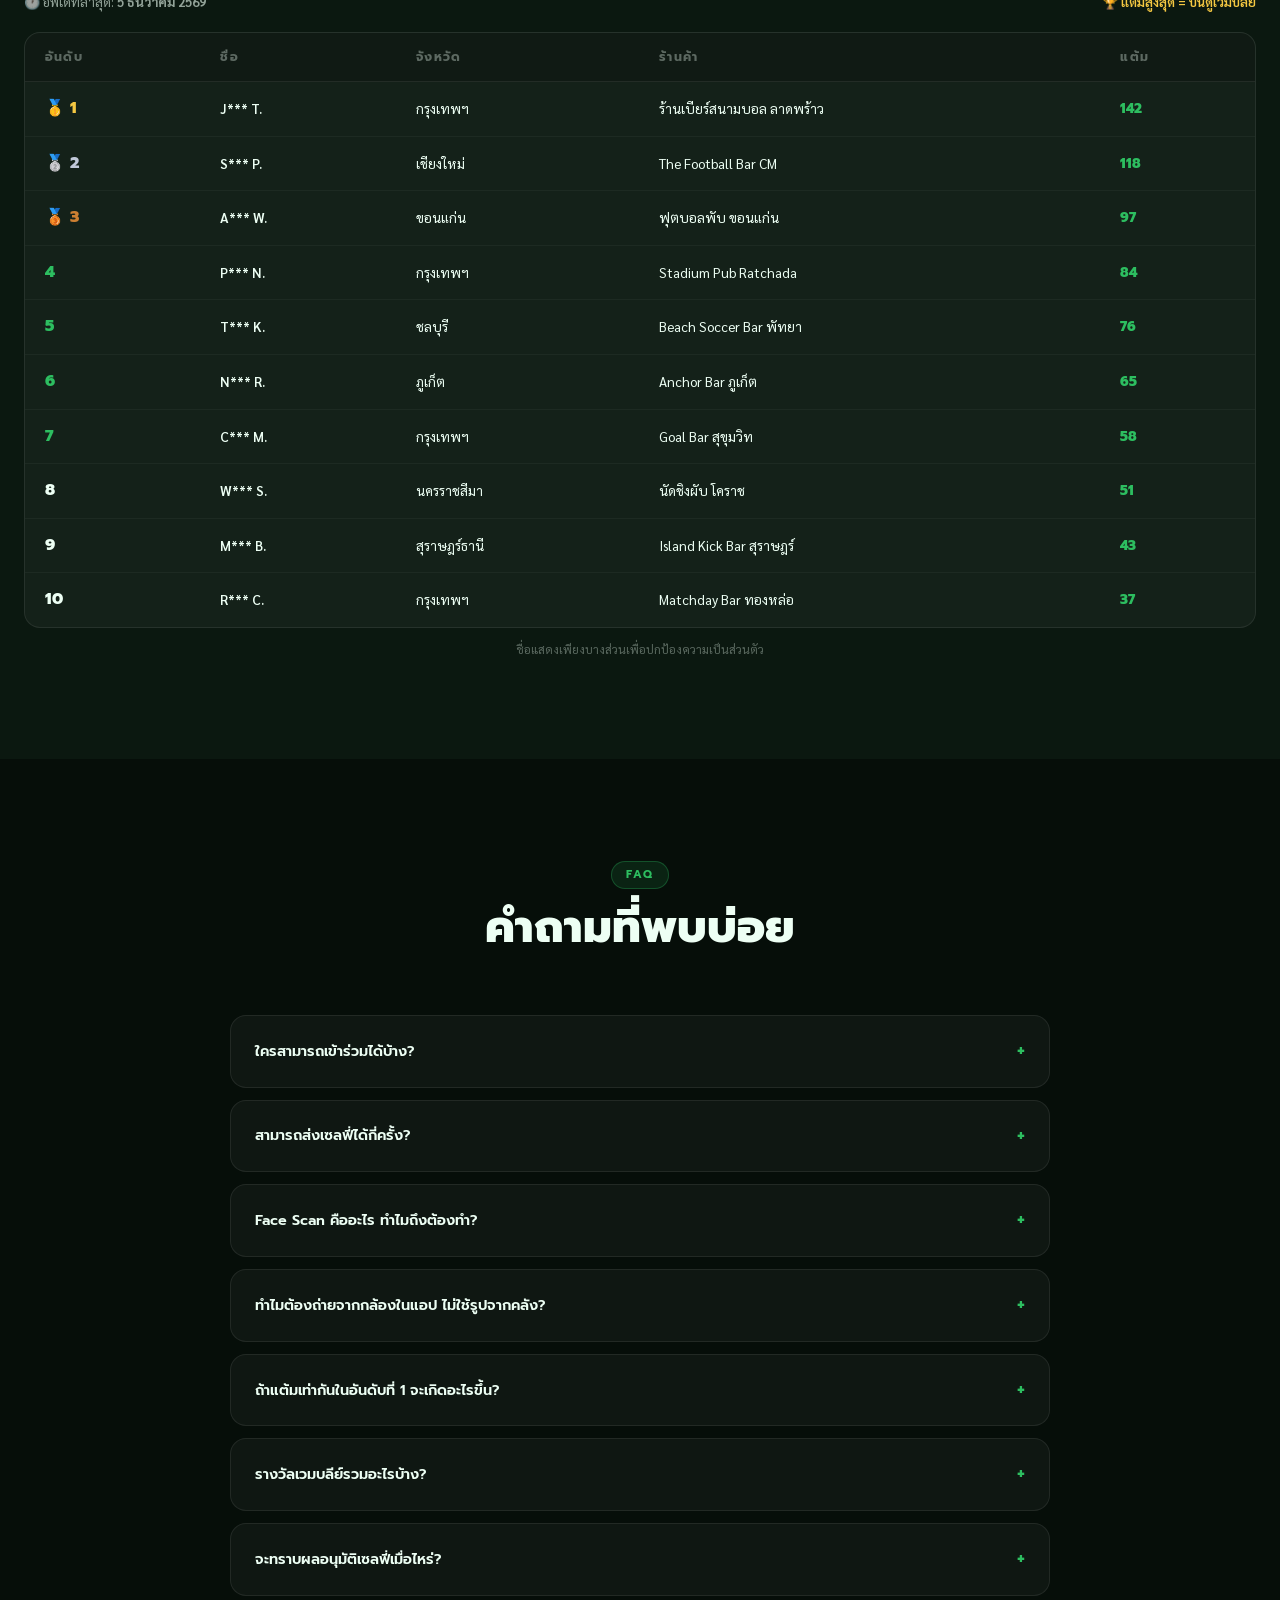
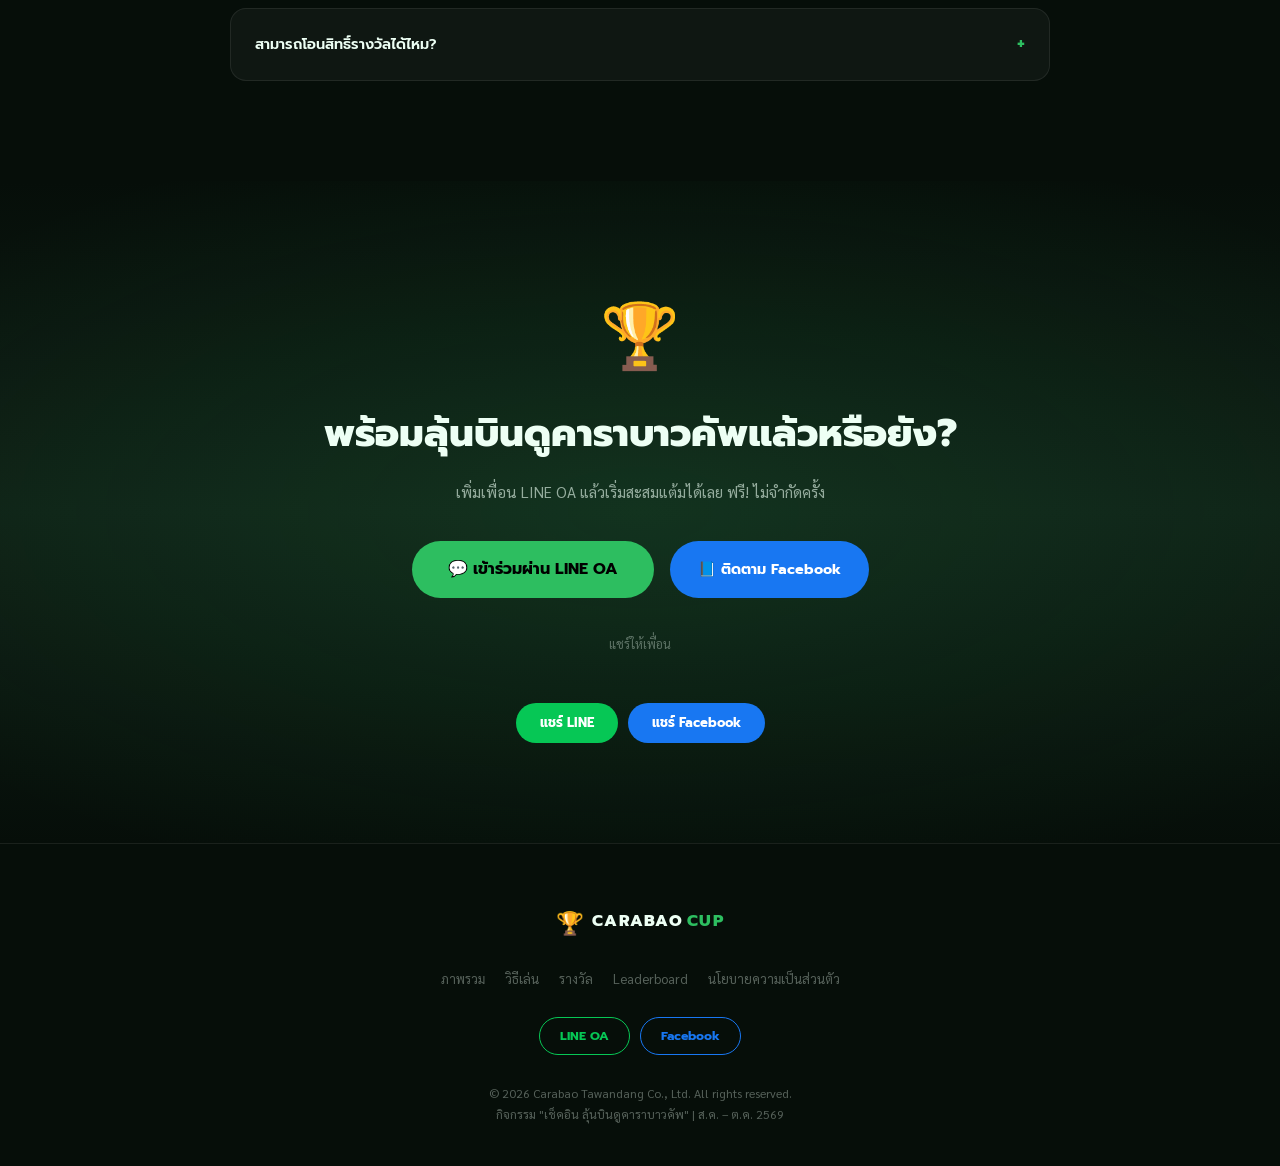
==== commit d81265f7: "Update index.html" ====
--- a/index.html
+++ b/index.html
@@ -246,7 +246,7 @@
   <div class="hero-inner">
     <div class="hero-content">
       <h1 class="hero-title">เช็คอิน<br><span class="title-accent">ลุ้นบิน</span><br>ดูคาราบาวคัพ</h1>
-      <p class="hero-sub">ตามหาคำว่า "เชียร์บอล เชียร์บาว" ในร้านพันธมิตร<br>สะสมแต้ม ลุ้นบินชมนัดชิงที่ <strong>เวมบลีย์ ประเทศอังกฤษ</strong></p>
+      <p class="hero-sub">ตามหาคำว่า "เชียร์บอล เชียร์บาว" ในร้านพันธมิตร<br>สะสมแต้ม ลุ้นบินดูนัดชิงที่ <strong>เวมบลีย์ ประเทศอังกฤษ และรางวัลอีกมากมาย</strong></p>
       <div class="hero-period">
         <div class="period-item"><span class="period-label">เริ่ม</span><span class="period-val">ส.ค. 2569</span></div>
         <div class="period-sep">→</div>
